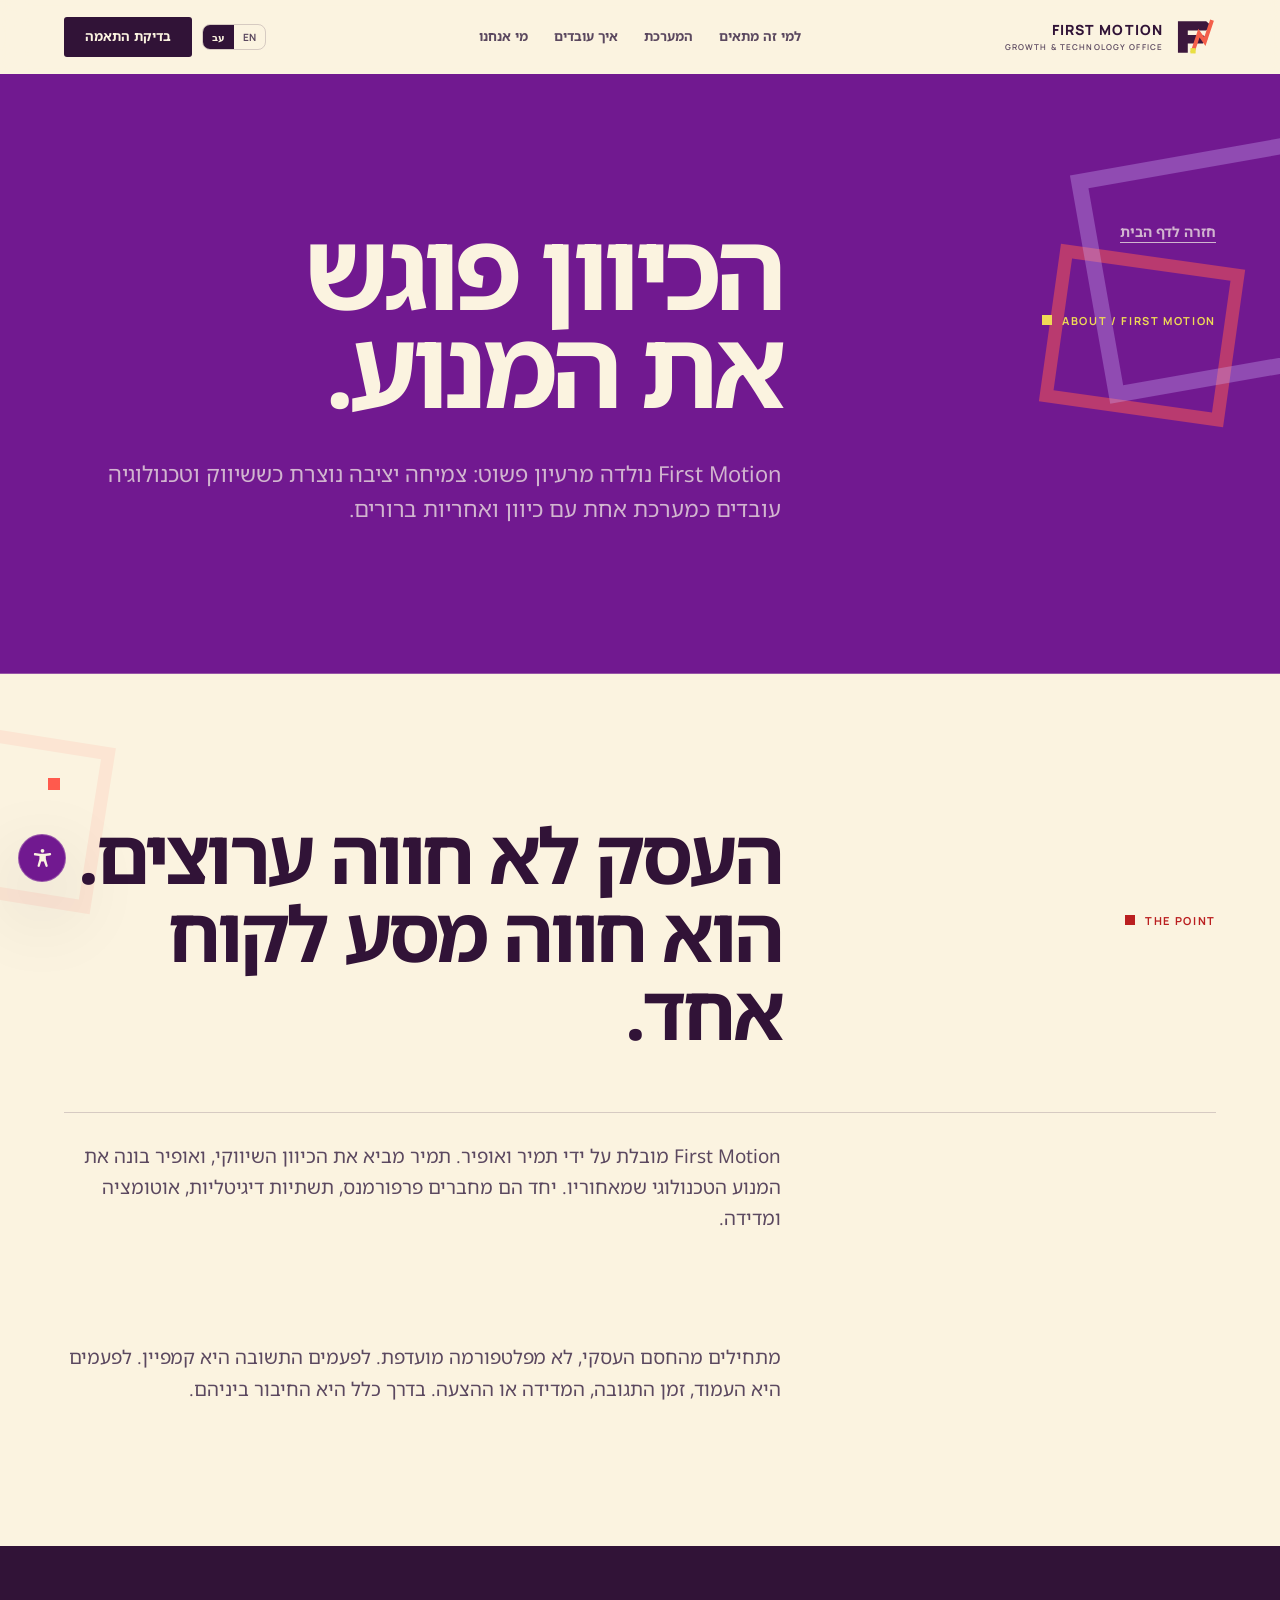
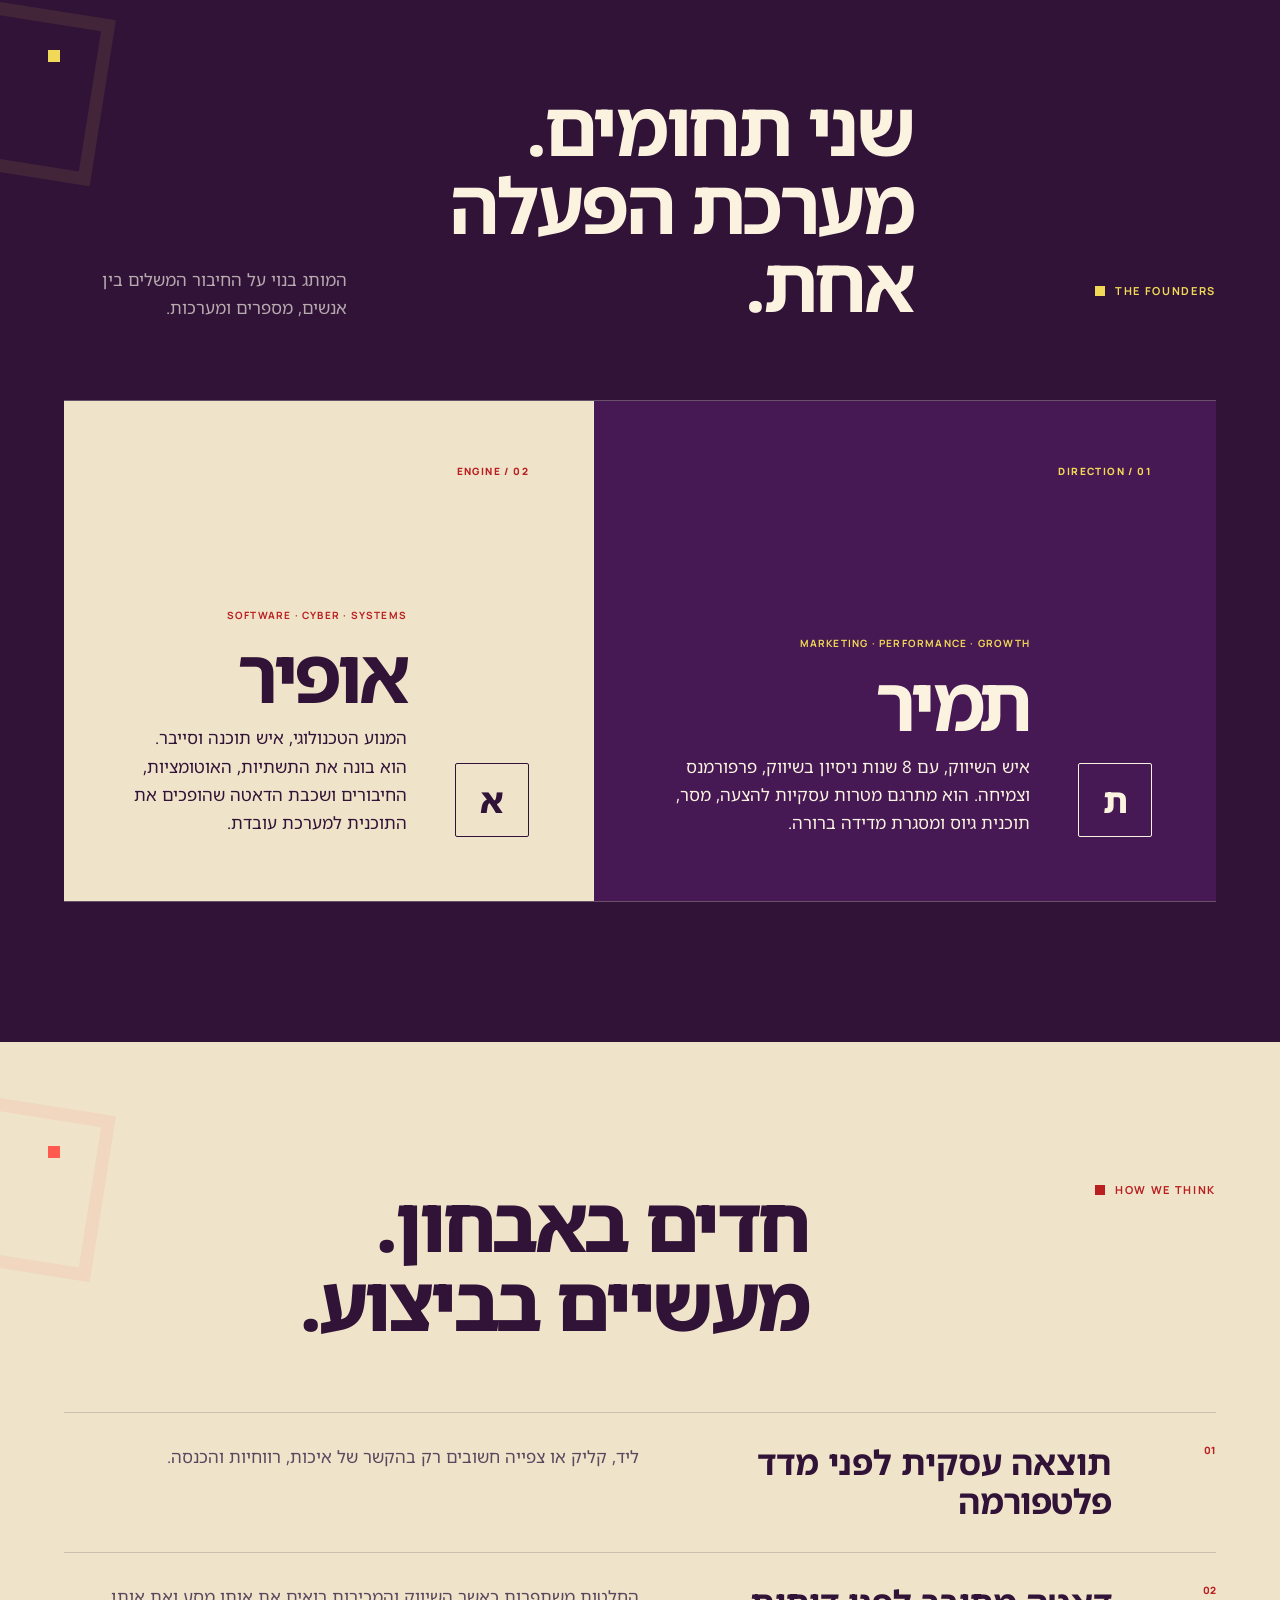
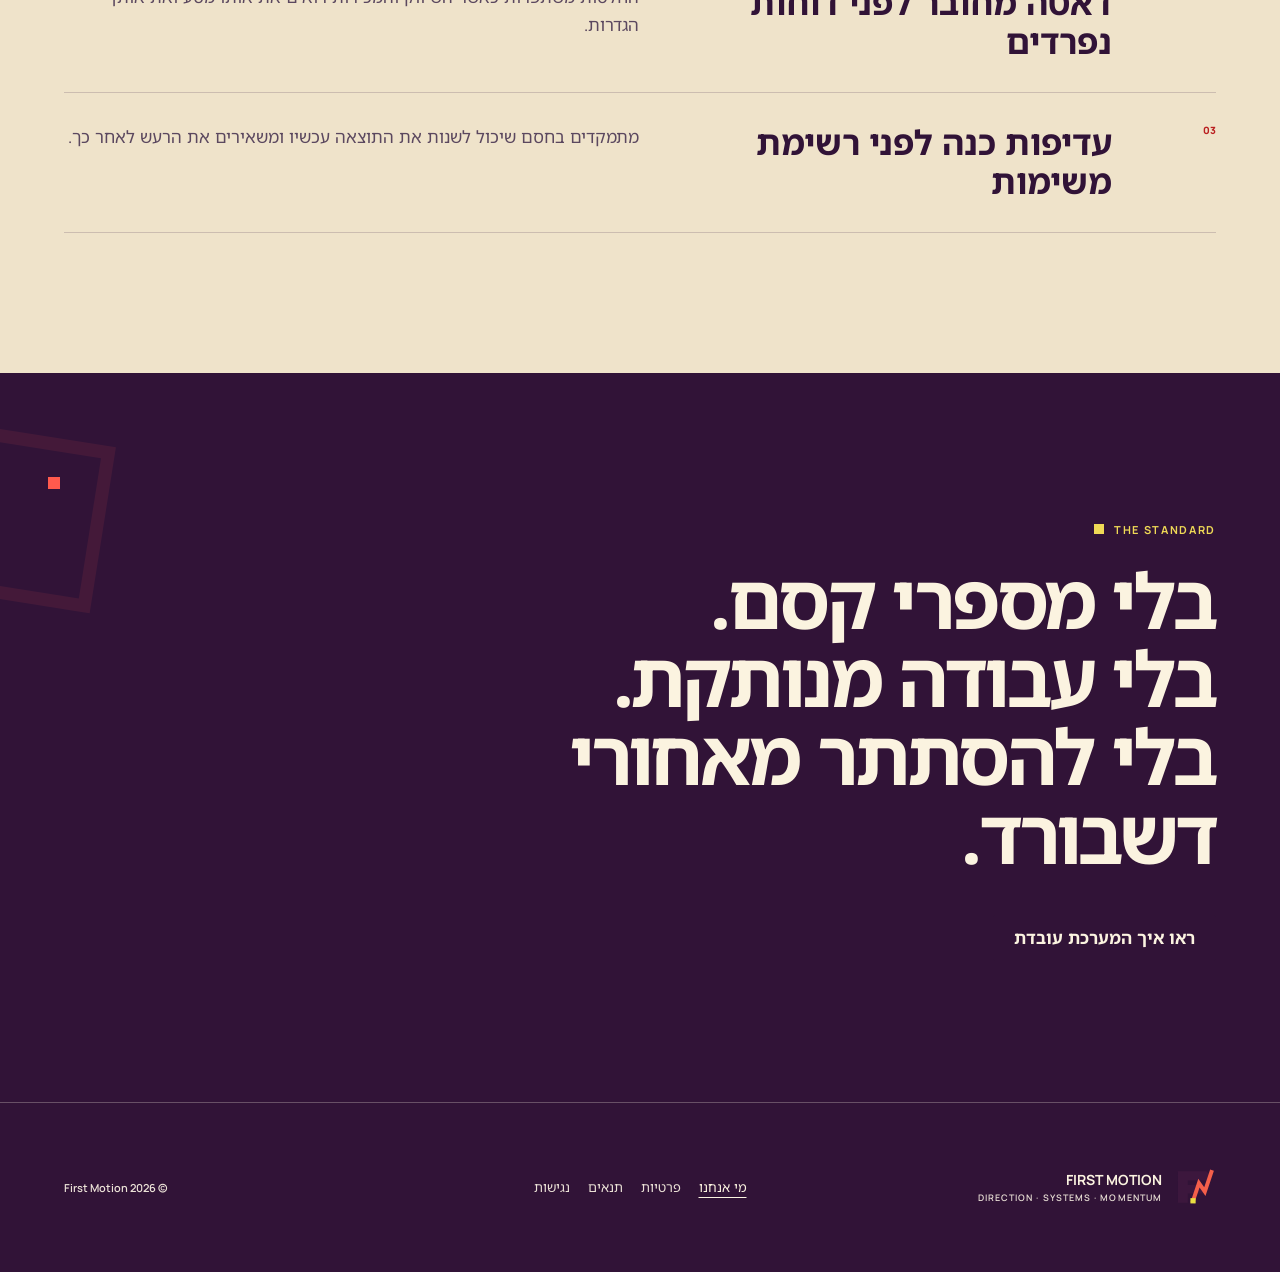
==== pages/about.html @ d6585fcd "feat(fit-check): wire triggers site-wide, rewrite contact section" ====
<!DOCTYPE html>
<html lang="he" dir="rtl">
<head>
  <meta charset="UTF-8"><meta name="viewport" content="width=device-width, initial-scale=1.0">
  <title>מי אנחנו | First Motion</title><meta name="description" content="הכירו את תמיר ואופיר, שני הצדדים של First Motion: כיוון שיווקי ומנוע טכנולוגי במערכת צמיחה אחת."><meta name="theme-color" content="#3157c8">
  <link rel="icon" href="../assets/first-motion-mark.svg" type="image/svg+xml">
  <link rel="preconnect" href="https://fonts.googleapis.com"><link rel="preconnect" href="https://fonts.gstatic.com" crossorigin><link href="https://fonts.googleapis.com/css2?family=Manrope:wght@500;600;700;800&amp;family=Noto+Sans+Hebrew:wght@400;500;600;700;800;900&amp;display=swap" rel="stylesheet"><link rel="stylesheet" href="../styles.css">
</head>
<body>
  <a class="skip-link" href="#main" data-en="Skip to main content">דילוג לתוכן הראשי</a>
  <header class="site-header" id="site-header"><a class="logo" href="../index.html" aria-label="First Motion, דף הבית"><img class="brand-symbol" src="../assets/first-motion-mark.svg" alt="" width="40" height="40"><span class="logo-copy"><strong>FIRST MOTION</strong><small>Growth &amp; technology office</small></span></a><nav class="main-nav" aria-label="ניווט ראשי"><a href="../index.html#fit" data-en="Who it fits">למי זה מתאים</a><a href="../index.html#system" data-en="The system">המערכת</a><a href="../index.html#method" data-en="How we work">איך עובדים</a><a href="../index.html#founders" data-en="Who we are">מי אנחנו</a></nav><div class="header-actions"><div class="lang-toggle" role="group" aria-label="Language"><button class="lang-opt" type="button" data-lang="he" aria-pressed="true">עב</button><button class="lang-opt" type="button" data-lang="en" aria-pressed="false">EN</button></div><a class="header-cta" href="#fit-check" data-en="Check fit">בדיקת התאמה</a><button class="menu-toggle" type="button" aria-label="פתיחת תפריט" aria-expanded="false"><span></span><span></span></button></div></header>

  <main id="main">
    <section class="page-hero page-hero-dark"><div class="page-hero-inner reveal"><a class="page-back" href="../index.html" data-en="Back to home">חזרה לדף הבית</a><p class="section-index light">ABOUT / FIRST MOTION</p><h1 data-en="Direction meets engine.">הכיוון פוגש<br>את המנוע.</h1><p class="page-lead" data-en="First Motion was built on a simple idea: sustainable growth happens when marketing and technology operate as one accountable system.">First Motion נולדה מרעיון פשוט: צמיחה יציבה נוצרת כששיווק וטכנולוגיה עובדים כמערכת אחת עם כיוון ואחריות ברורים.</p></div></section>

    <section class="about-story section">
      <div class="about-story-head reveal"><p class="section-index">THE POINT</p><h2 data-en="The business does not experience channels. It experiences one customer journey.">העסק לא חווה ערוצים.<br>הוא חווה מסע לקוח אחד.</h2></div>
      <div class="about-story-body reveal"><p data-en="First Motion is led by Tamir and Ofir. Tamir brings the marketing direction; Ofir builds the technology engine behind it. Together they connect performance, digital infrastructure, automation and measurement.">First Motion מובלת על ידי תמיר ואופיר. תמיר מביא את הכיוון השיווקי, ואופיר בונה את המנוע הטכנולוגי שמאחוריו. יחד הם מחברים פרפורמנס, תשתיות דיגיטליות, אוטומציה ומדידה.</p><p data-en="We start with the business constraint, not with a favorite platform. Sometimes the answer is a campaign. Sometimes it is the page, response time, tracking or offer. Usually it is the connection between them.">מתחילים מהחסם העסקי, לא מפלטפורמה מועדפת. לפעמים התשובה היא קמפיין. לפעמים היא העמוד, זמן התגובה, המדידה או ההצעה. בדרך כלל היא החיבור ביניהם.</p></div>
    </section>

    <section class="founders section" aria-labelledby="about-founders-title">
      <div class="founders-head reveal"><p class="section-index light">THE FOUNDERS</p><h2 id="about-founders-title" data-en="Two disciplines. One operating system.">שני תחומים.<br>מערכת הפעלה אחת.</h2><p data-en="The brand is built around the complement between people, numbers and systems.">המותג בנוי על החיבור המשלים בין אנשים, מספרים ומערכות.</p></div>
      <div class="founder-pair reveal">
        <article class="founder-card founder-tamir"><span class="founder-code">01 / DIRECTION</span><div class="founder-initial" aria-hidden="true">ת</div><div><p class="founder-role">MARKETING · PERFORMANCE · GROWTH</p><h3 data-en="Tamir">תמיר</h3><p data-en="The marketing lead, with 8 years of experience in marketing, performance and growth. He translates business goals into an offer, message, acquisition plan and a clear measurement framework.">איש השיווק, עם 8 שנות ניסיון בשיווק, פרפורמנס וצמיחה. הוא מתרגם מטרות עסקיות להצעה, מסר, תוכנית גיוס ומסגרת מדידה ברורה.</p></div></article>
        <article class="founder-card founder-ofir"><span class="founder-code">02 / ENGINE</span><div class="founder-initial" aria-hidden="true">א</div><div><p class="founder-role">SOFTWARE · CYBER · SYSTEMS</p><h3 data-en="Ofir">אופיר</h3><p data-en="The technology engine, a software and cyber professional. He builds the infrastructure, automation, integrations and data layer that turn the plan into a working system.">המנוע הטכנולוגי, איש תוכנה וסייבר. הוא בונה את התשתיות, האוטומציות, החיבורים ושכבת הדאטה שהופכים את התוכנית למערכת עובדת.</p></div></article>
      </div>
    </section>

    <section class="about-values section">
      <div class="section-intro reveal"><p class="section-index">HOW WE THINK</p><h2 data-en="Sharp in diagnosis. Practical in execution.">חדים באבחון.<br>מעשיים בביצוע.</h2></div>
      <div class="about-value-list reveal">
        <article><span>01</span><div><h3 data-en="Business outcome before platform metric">תוצאה עסקית לפני מדד פלטפורמה</h3><p data-en="A lead, click or view matters only in the context of quality, margin and revenue.">ליד, קליק או צפייה חשובים רק בהקשר של איכות, רווחיות והכנסה.</p></div></article>
        <article><span>02</span><div><h3 data-en="Connected data before isolated reports">דאטה מחובר לפני דוחות נפרדים</h3><p data-en="Decisions improve when marketing and sales look at the same journey and the same definitions.">החלטות משתפרות כאשר השיווק והמכירות רואים את אותו מסע ואת אותן הגדרות.</p></div></article>
        <article><span>03</span><div><h3 data-en="Honest priority before a long task list">עדיפות כנה לפני רשימת משימות</h3><p data-en="We focus on the constraint that can change the result now and leave the noise for later.">מתמקדים בחסם שיכול לשנות את התוצאה עכשיו ומשאירים את הרעש לאחר כך.</p></div></article>
      </div>
    </section>

    <section class="about-close section"><div class="about-close-inner reveal"><p class="section-index light">THE STANDARD</p><h2 data-en="No magic numbers. No disconnected work. No hiding behind a dashboard.">בלי מספרי קסם.<br>בלי עבודה מנותקת.<br>בלי להסתתר מאחורי דשבורד.</h2><a class="button button-primary" href="../index.html#system" data-en="See the system">ראו איך המערכת עובדת</a></div></section>
  </main>

  <footer class="site-footer"><div class="footer-brand"><img class="brand-symbol" src="../assets/first-motion-mark.svg" alt="" width="40" height="40"><p><strong>FIRST MOTION</strong><small>Direction · Systems · Momentum</small></p></div><nav aria-label="קישורים משפטיים"><a href="about.html" aria-current="page" data-en="About">מי אנחנו</a><a href="privacy.html" data-en="Privacy">פרטיות</a><a href="terms.html" data-en="Terms">תנאים</a><a href="accessibility.html" data-en="Accessibility">נגישות</a></nav><p class="copyright">© <span class="yr">2026</span> First Motion</p></footer>
  <script src="../script.js"></script><script src="../lang.js"></script><script src="../accessibility.js"></script><script src="../fit-check.js"></script>
</body>
</html>
---- styles.css ----
:root {
  --ink: oklch(25% 0.075 320);
  --ink-soft: oklch(43% 0.045 320);
  --paper: oklch(96.5% 0.026 88);
  --paper-2: oklch(92% 0.036 86);
  --paper-3: oklch(86% 0.052 82);
  --violet: oklch(42% 0.185 315);
  --violet-2: oklch(31% 0.11 317);
  --coral: oklch(69% 0.205 28);
  --coral-dark: oklch(51% 0.19 27);
  --mint: oklch(88% 0.15 100);
  --lilac: oklch(79% 0.11 305);
  --white: oklch(98.5% 0.016 88);
  --rule: oklch(25% 0.075 320 / 18%);
  --rule-light: oklch(97% 0.022 85 / 27%);
  --shadow: 0 28px 80px oklch(19% 0.075 320 / 19%);
  --max: 1240px;
  --pad: clamp(22px, 5vw, 72px);
  --font-he: "Noto Sans Hebrew", system-ui, sans-serif;
  --font-en: "Manrope", system-ui, sans-serif;
}

* { box-sizing: border-box; }
html { scroll-behavior: smooth; scroll-padding-top: 90px; }
body {
  margin: 0;
  color: var(--ink);
  background: var(--paper);
  font-family: var(--font-he);
  font-size: 17px;
  line-height: 1.65;
  -webkit-font-smoothing: antialiased;
  text-rendering: optimizeLegibility;
  overflow-x: clip;
}
button, input, textarea { font: inherit; }
a { color: inherit; }
img, svg { display: block; max-width: 100%; }
::selection { background: var(--coral); color: var(--ink); }

.skip-link {
  position: fixed;
  z-index: 1000;
  top: 12px;
  inset-inline-start: 12px;
  padding: 10px 16px;
  background: var(--white);
  border: 2px solid var(--ink);
  border-radius: 8px;
  transform: translateY(-160%);
}
.skip-link:focus { transform: none; }

.site-header {
  position: sticky;
  z-index: 100;
  top: 0;
  min-height: 74px;
  padding: 12px max(var(--pad), calc((100vw - var(--max)) / 2));
  display: grid;
  grid-template-columns: 1fr auto 1fr;
  align-items: center;
  gap: 28px;
  color: var(--ink);
  background: oklch(96.5% 0.026 88 / 94%);
  backdrop-filter: blur(14px);
  border-bottom: 1px solid var(--rule-light);
}
.site-header::after {
  content: "";
  position: absolute;
  inset: auto 0 -1px;
  height: 1px;
  background: var(--coral);
  transform: scaleX(var(--progress, 0));
  transform-origin: left;
}
[dir="rtl"] .site-header::after { transform-origin: right; }
.logo { display: inline-flex; align-items: center; gap: 11px; width: max-content; text-decoration: none; }
.brand-symbol {
  width: 42px;
  height: 42px;
  flex: 0 0 auto;
  transition: transform .35s cubic-bezier(.16,1,.3,1);
}
.logo:hover .brand-symbol, .logo:focus-visible .brand-symbol { transform: translateY(-2px) rotate(-3deg); }
.logo-copy { display: grid; line-height: 1.1; }
.logo-copy strong { font: 800 14px/1.1 var(--font-en); letter-spacing: .08em; }
.logo-copy small { margin-top: 5px; color: var(--ink-soft); font: 600 8px/1 var(--font-en); text-transform: uppercase; letter-spacing: .14em; }
.main-nav { display: flex; gap: 26px; }
.main-nav a { position: relative; color: var(--ink-soft); font-size: 13px; font-weight: 700; text-decoration: none; }
.main-nav a::after { content: ""; position: absolute; inset: auto 0 -8px; height: 1px; background: var(--coral); transform: scaleX(0); transition: transform .22s cubic-bezier(.16,1,.3,1); }
.main-nav a:hover::after, .main-nav a:focus-visible::after { transform: scaleX(1); }
.main-nav a:hover, .main-nav a:focus-visible { color: var(--ink); }
.header-actions { justify-self: end; display: flex; align-items: center; gap: 10px; }
.lang-toggle { display: inline-flex; border: 1px solid var(--rule); border-radius: 8px; overflow: hidden; direction: ltr; }
.lang-opt { border: 0; padding: 7px 9px; color: var(--ink-soft); background: transparent; cursor: pointer; font: 700 10px/1 var(--font-en); }
.lang-opt.active { color: var(--paper); background: var(--ink); }
.header-cta, .button {
  display: inline-flex;
  align-items: center;
  justify-content: center;
  min-height: 46px;
  padding: 0 20px;
  border: 1px solid transparent;
  border-radius: 9px;
  font-weight: 700;
  text-decoration: none;
  transition: transform .2s cubic-bezier(.2,.8,.2,1), background .2s ease, color .2s ease;
}
.header-cta { min-height: 40px; color: var(--paper); background: var(--ink); border-radius: 3px; font-size: 13px; }
.header-cta:hover, .button:hover { transform: translateY(-2px); }
.header-cta:active, .button:active { transform: scale(.98); }
.menu-toggle { display: none; width: 42px; height: 42px; padding: 11px; border: 1px solid var(--rule); border-radius: 8px; background: transparent; }
.menu-toggle span { display: block; height: 1px; margin: 5px 0; background: var(--ink); }
.menu-toggle:active, .lang-opt:active { transform: scale(.97); }

.hero {
  min-height: calc(100svh - 74px);
  position: relative;
  display: flex;
  align-items: flex-start;
  color: var(--ink);
  background: var(--paper);
  overflow: hidden;
}
.hero-copy {
  z-index: 2;
  width: 100%;
  max-width: var(--max);
  margin: 0 auto;
  padding: clamp(90px, 12vw, 164px) var(--pad) 112px;
  position: relative;
}
.hero-copy::before {
  content: "";
  width: clamp(58px, 6vw, 90px);
  height: 10px;
  display: block;
  position: absolute;
  inset-inline-start: var(--pad);
  top: clamp(48px, 7vw, 88px);
  background: var(--coral);
}
.kicker, .section-index, .mini-label {
  margin: 0 0 24px;
  font: 700 11px/1.2 var(--font-en);
  text-transform: uppercase;
  letter-spacing: .15em;
}
.kicker { margin-inline-start: clamp(80px, 8vw, 120px); color: var(--coral-dark); }
.hero h1 {
  max-width: 1000px;
  margin: 0;
  font-size: clamp(68px, 9.8vw, 152px);
  font-weight: 900;
  letter-spacing: -.075em;
  line-height: .82;
}
.hero h1 > span, .hero h1 > em { display: block; }
.hero h1 em { color: var(--violet); font-style: normal; }
.hero-bottom { width: min(920px, 78%); margin-top: 46px; padding-top: 25px; display: grid; grid-template-columns: 1.25fr .75fr; gap: 7vw; border-top: 1px solid var(--rule); }
.hero-lead { max-width: 650px; margin: 0; color: var(--ink-soft); font-size: clamp(18px, 1.8vw, 22px); line-height: 1.55; }
.hero-actions { display: flex; align-items: flex-start; flex-direction: column; gap: 18px; }
.button-primary { color: var(--paper); background: var(--ink); border-radius: 2px; }
.button-primary:hover { color: var(--ink); background: var(--mint); }
.text-link { color: var(--ink); font-weight: 800; text-underline-offset: 5px; }

.hero-stage { position: absolute; z-index: 1; inset: 0; direction: ltr; pointer-events: none; }
.frame { position: absolute; width: clamp(160px, 23vw, 360px); aspect-ratio: 1.18; border: clamp(12px, 1.5vw, 23px) solid; transform-origin: 20% 80%; }
.frame-1 { left: -8%; top: 7%; color: var(--lilac); transform: rotate(-12deg); }
.frame-2 { left: -2%; top: 16%; color: var(--coral); transform: rotate(-4deg); animation-delay: -1.4s; }
.frame-3 { left: 5%; top: 27%; color: var(--mint); transform: rotate(5deg); animation-delay: -2.8s; }
.frame-4 { left: 13%; top: 39%; color: var(--violet); transform: rotate(14deg); animation-delay: -4.2s; }
.frame-origin { position: absolute; left: 27%; top: 64%; width: 22px; aspect-ratio: 1; background: var(--coral); }
.frame-label { position: absolute; left: 5%; bottom: 12%; padding: 9px 11px; color: var(--paper); background: var(--ink); font: 800 10px/1 var(--font-en); letter-spacing: .14em; transform: rotate(90deg); transform-origin: left bottom; }
[dir="ltr"] .frame-1 { left: auto; right: -8%; transform: rotate(12deg); }
[dir="ltr"] .frame-2 { left: auto; right: -4%; transform: rotate(4deg); }
[dir="ltr"] .frame-3 { left: auto; right: 0; transform: rotate(-5deg); }
[dir="ltr"] .frame-4 { left: auto; right: 4%; transform: rotate(-14deg); }
[dir="ltr"] .frame-origin { left: auto; right: 27%; }
[dir="ltr"] .frame-label { left: auto; right: 5%; transform: rotate(-90deg); transform-origin: right bottom; }
[dir="ltr"] .hero h1 { max-width: 820px; font-size: clamp(60px, 6.8vw, 104px); letter-spacing: -.06em; line-height: .88; }
[dir="ltr"] .hero-bottom { width: min(860px, 74%); }
.hero-foot { position: absolute; z-index: 3; inset-inline: var(--pad); bottom: 24px; display: flex; justify-content: space-between; gap: 20px; color: var(--ink-soft); font: 800 9px/1 var(--font-en); letter-spacing: .13em; }

.motion-marquee { display: flex; overflow: hidden; color: var(--ink); background: var(--coral); border-block: 1px solid var(--ink); direction: ltr; }
.motion-marquee div { flex: 0 0 auto; padding: 15px 0; font: 800 clamp(13px, 1.7vw, 22px)/1 var(--font-en); letter-spacing: .05em; animation: marquee 24s linear infinite; }
@keyframes marquee { to { transform: translateX(-100%); } }

.sr-only { position: absolute !important; width: 1px !important; height: 1px !important; padding: 0 !important; margin: -1px !important; overflow: hidden !important; clip: rect(0,0,0,0) !important; white-space: nowrap !important; border: 0 !important; }
.motion-lab {
  min-height: 780px;
  padding: clamp(78px, 9vw, 130px) var(--pad);
  display: grid;
  grid-template-columns: minmax(300px, .72fr) minmax(520px, 1.28fr);
  gap: clamp(54px, 7vw, 110px);
  align-items: center;
  position: relative;
  color: var(--paper);
  background: var(--ink);
  overflow: hidden;
}
.motion-lab::before { content: "FM / PLAY 01"; position: absolute; inset-inline-end: 26px; bottom: 28px; color: oklch(96% 0.026 88 / 42%); font: 800 9px/1 var(--font-en); letter-spacing: .15em; }
.lab-copy { max-width: 590px; }
.lab-copy h2 { margin: 0; font-size: clamp(48px, 6vw, 84px); line-height: .93; letter-spacing: -.055em; }
.lab-copy h2 span, .lab-copy h2 em { display: block; }
.lab-copy h2 em { color: var(--mint); font-style: normal; }
.lab-copy > p:last-child { max-width: 560px; margin: 30px 0 0; color: oklch(96.5% 0.026 88 / 72%); font-size: 18px; }
.lab-panel { min-width: 0; padding: 20px; position: relative; background: var(--paper); color: var(--ink); }
.game-topline { display: flex; justify-content: space-between; gap: 20px; padding: 2px 2px 18px; font: 800 10px/1 var(--font-en); text-transform: uppercase; letter-spacing: .11em; }
.game-score b { color: var(--coral-dark); }
.game-best { color: var(--ink-soft); }
.game-progress { display: grid; grid-template-columns: repeat(4, 1fr); margin: 0; padding: 0; list-style: none; border-block: 1px solid var(--rule); direction: ltr; }
.game-progress li { min-height: 62px; padding: 12px; display: grid; gap: 5px; border-inline-end: 1px solid var(--rule); color: var(--ink-soft); transition: color .2s ease, background .2s ease; }
.game-progress li:last-child { border-inline-end: 0; }
.game-progress span { font: 800 9px/1 var(--font-en); }
.game-progress strong { font-size: 13px; }
.game-progress li.active { color: var(--ink); background: var(--mint); }
.game-progress li.done { color: var(--paper); background: var(--violet); }
.game-arena { --signal-x: 0px; --target-x: 160px; --target-w: 130px; height: 330px; position: relative; background: var(--paper-2); border-bottom: 1px solid var(--rule); overflow: hidden; }
.game-arena-title { position: absolute; inset-inline-end: 18px; top: 22px; color: #846a7d; font: 900 clamp(54px, 6vw, 90px)/.78 var(--font-en); letter-spacing: -.07em; text-align: end; }
.game-rail { position: absolute; left: 38px; right: 38px; top: 62%; height: 3px; background: var(--ink); }
.game-rail::before, .game-rail::after { content: ""; position: absolute; top: -5px; width: 3px; height: 13px; background: var(--ink); }
.game-rail::before { left: 0; }
.game-rail::after { right: 0; }
.game-target { width: var(--target-w); height: 142px; position: absolute; z-index: 2; left: 38px; top: 62%; display: grid; place-items: center; border: 8px solid var(--mint); background: oklch(88% 0.15 100 / 12%); transform: translate3d(var(--target-x), -50%, 0); transition: width .25s cubic-bezier(.16,1,.3,1), transform .25s cubic-bezier(.16,1,.3,1), border-color .15s ease; }
.game-target i { position: absolute; inset: 9px; border: 1px solid oklch(25% 0.075 320 / 25%); }
.game-target small { position: absolute; top: 8px; inset-inline-start: 9px; font: 900 9px/1 var(--font-en); letter-spacing: .14em; }
.game-signal { width: 26px; aspect-ratio: 1; position: absolute; z-index: 4; left: 38px; top: 62%; background: var(--coral); border: 3px solid var(--paper-2); box-shadow: 0 0 0 2px var(--ink); transform: translate3d(var(--signal-x), -50%, 0); }
.game-flash { position: absolute; z-index: 6; inset: 0; background: var(--mint); opacity: 0; pointer-events: none; }
.game-round { position: absolute; inset-inline-start: 16px; top: 15px; color: var(--coral-dark); font: 900 9px/1 var(--font-en); letter-spacing: .13em; }
.game-panel.is-hit .game-flash { animation: gameFlash .32s cubic-bezier(.16,1,.3,1); }
.game-panel.is-hit .game-target { border-color: var(--violet); }
.game-panel.is-miss .game-target { border-color: var(--coral); }
@keyframes gameFlash { 0% { opacity: .6; } 100% { opacity: 0; } }
.game-feedback { min-height: 77px; padding: 18px 2px 10px; display: grid; align-content: start; gap: 3px; }
.game-feedback strong { font-size: 18px; }
.game-feedback span { color: var(--ink-soft); font-size: 13px; }
.game-action { width: 100%; min-height: 58px; padding: 0 18px; display: flex; align-items: center; justify-content: space-between; gap: 18px; border: 0; border-radius: 0; color: var(--paper); background: var(--ink); cursor: pointer; font-weight: 900; transition: color .15s ease, background .15s ease, transform .15s cubic-bezier(.16,1,.3,1); }
.game-action:hover { color: var(--ink); background: var(--mint); }
.game-action:active { transform: scale(.992); }
.game-action:disabled { opacity: .55; cursor: wait; }
.game-action:focus-visible { outline: 3px solid var(--coral); outline-offset: 4px; }
.game-action kbd { padding: 5px 7px; color: inherit; background: transparent; border: 1px solid currentColor; font: 800 8px/1 var(--font-en); letter-spacing: .12em; }
.game-help { margin: 10px 0 0; color: var(--ink-soft); font-size: 11px; }
.game-complete { position: absolute; z-index: 9; inset: 20px; padding: 42px; display: grid; place-content: center; text-align: center; color: var(--ink); background: var(--mint); }
.game-complete[hidden] { display: none; }
.game-complete strong { font-size: clamp(42px, 5vw, 72px); line-height: .95; }
.game-complete p { margin: 22px 0 0; font-size: 18px; }
.game-complete b { font: 900 22px/1 var(--font-en); }
.game-restart { min-width: 180px; min-height: 52px; margin: 28px auto 0; border: 0; border-radius: 0; color: var(--paper); background: var(--ink); cursor: pointer; font-weight: 900; }
.game-restart:hover { color: var(--ink); background: var(--coral); }
.game-restart:focus-visible { outline: 3px solid var(--coral-dark); outline-offset: 4px; }

.section { --frame-accent: var(--coral); position: relative; isolation: isolate; padding: clamp(90px, 11vw, 152px) var(--pad); overflow: hidden; }
.section > * { position: relative; z-index: 2; max-width: var(--max); margin-inline: auto; }
.section::after {
  content: "";
  position: absolute;
  z-index: 0;
  inset-inline-end: -92px;
  top: 58px;
  width: 170px;
  aspect-ratio: 1.2;
  border: 13px solid var(--frame-accent);
  opacity: .09;
  transform: rotate(9deg);
  pointer-events: none;
}
.section::before {
  content: "";
  position: absolute;
  z-index: 1;
  inset-inline-end: 48px;
  top: 104px;
  width: 12px;
  aspect-ratio: 1;
  background: var(--frame-accent);
  pointer-events: none;
}
.system, .faq { --frame-accent: var(--lilac); }
.leak, .method, .founders, .contact { --frame-accent: var(--mint); }
.system::after, .method::after, .faq::after { inset-inline: -92px auto; transform: rotate(-9deg); }
.system::before, .method::before, .faq::before { inset-inline: 48px auto; }
.section-intro { display: grid; grid-template-columns: minmax(220px, .6fr) 1.4fr; gap: 7vw; align-items: start; }
.section-index { display: inline-flex; align-items: center; gap: 10px; width: max-content; color: var(--coral-dark); direction: ltr; }
.section-index::before { content: ""; width: 10px; aspect-ratio: 1; flex: 0 0 auto; background: currentColor; }
.section-index.light { color: var(--mint); }
.section-intro h2, .leak h2, .method h2, .contact h2 {
  margin: 0;
  font-size: clamp(42px, 6vw, 78px);
  line-height: 1.02;
  letter-spacing: -.045em;
  font-weight: 800;
}
.section-intro > p:last-child { grid-column: 2; max-width: 680px; margin: 18px 0 0; color: var(--ink-soft); font-size: 19px; }

.fit { background: var(--paper); }
.fit-list { margin-top: 74px; border-top: 1px solid var(--rule); }
.fit-list article { display: grid; grid-template-columns: 100px 1fr; gap: 28px; padding: 28px 0; border-bottom: 1px solid var(--rule); }
.fit-list article > span { color: var(--coral-dark); font: 800 12px/1.5 var(--font-en); }
.fit-list article > div { display: grid; grid-template-columns: minmax(230px, .7fr) 1.3fr; gap: 7vw; }
.fit-list h3 { margin: 0; font-size: clamp(22px, 3vw, 34px); line-height: 1.15; }
.fit-list p { max-width: 640px; margin: 0; color: var(--ink-soft); }
.fit-list .fit-check { margin-top: 16px; padding: 32px; color: var(--paper); background: var(--ink); border: 0; }
.fit-list .fit-check p { color: oklch(96% 0.012 85 / 66%); }
.fit-list .fit-check > span { width: 32px; height: 32px; display: grid; place-items: center; color: var(--ink); background: var(--mint); border-radius: 2px; }

.leak { max-width: none; color: var(--paper); background: var(--ink); }
.leak > * { max-width: var(--max); }
.leak-copy { display: grid; grid-template-columns: .7fr 1.3fr; gap: 7vw; }
.leak-copy h2 { grid-column: 2; }
.leak-copy > p:last-child { grid-column: 2; max-width: 720px; margin: 24px 0 0; color: oklch(96% 0.015 88 / 66%); font-size: 19px; }
.leak-map { display: grid; grid-template-columns: 1fr auto 1fr auto 1fr auto 1fr auto 1fr; align-items: center; margin-top: 80px; direction: rtl; }
.leak-map > div { min-height: 112px; padding: 20px 14px; display: grid; align-content: center; text-align: center; border: 1px solid var(--rule-light); transition: background .2s ease, color .2s ease, transform .2s cubic-bezier(.16,1,.3,1); }
.leak-map > div:hover { color: var(--ink); background: var(--mint); transform: translateY(-4px); }
.leak-map strong { font-size: 18px; }
.leak-map small { color: oklch(96% 0.015 88 / 68%); font: 600 10px/1.3 var(--font-en); }
.leak-map i { width: 44px; height: 1px; display: block; position: relative; background: var(--mint); }
.leak-map i.leaking { background: var(--coral); }
.leak-map i.leaking::after { content: ""; position: absolute; top: -3px; left: 18px; width: 7px; height: 7px; background: var(--coral); border-radius: 50%; box-shadow: 0 15px 0 oklch(70% 0.19 35 / 50%); }

.system { background: var(--paper); }
.system-layers { margin-top: 78px; border-top: 1px solid var(--rule); }
.system-layers article { display: grid; grid-template-columns: 120px 1fr; padding: 40px 0; border-bottom: 1px solid var(--rule); transition: transform .25s cubic-bezier(.16,1,.3,1), background .2s ease; }
.system-layers article:hover { background: var(--paper-2); transform: translateX(-6px); }
.layer-num { font: 800 clamp(34px, 4vw, 54px)/1 var(--font-en); color: transparent; -webkit-text-stroke: 1px var(--violet-2); }
.system-layers article > div { display: grid; grid-template-columns: .5fr 1fr 1.25fr; gap: 40px; align-items: start; }
.layer-label { margin: 5px 0 0; color: var(--coral-dark); font: 800 10px/1 var(--font-en); letter-spacing: .13em; }
.system-layers h3 { margin: 0; font-size: clamp(23px, 3vw, 34px); line-height: 1.12; }
.system-layers p:not(.layer-label) { margin: 0; color: var(--ink-soft); }
.system-layers ul { display: flex; flex-wrap: wrap; gap: 7px; margin: 18px 0 0; padding: 0; grid-column: 3; list-style: none; }
.system-layers li { padding: 5px 9px; border: 1px solid var(--rule); border-radius: 2px; font: 700 10px/1 var(--font-en); }

.method { max-width: none; color: var(--paper); background: var(--violet-2); }
.method > * { max-width: var(--max); }
.method-head { display: grid; grid-template-columns: .7fr 1.3fr; gap: 7vw; }
.method-head h2 { grid-column: 2; }
.method-steps { padding: 0; margin-top: 78px; list-style: none; border-top: 1px solid var(--rule-light); }
.method-steps li { display: grid; grid-template-columns: 110px 1fr; padding: 28px 0; border-bottom: 1px solid var(--rule-light); }
.method-steps li > span { color: var(--mint); font: 800 12px/1.6 var(--font-en); }
.method-steps li > div { display: grid; grid-template-columns: .5fr 1.5fr; gap: 7vw; }
.method-steps h3 { margin: 0; font-size: 27px; }
.method-steps p { max-width: 650px; margin: 0; color: oklch(96% 0.015 88 / 68%); }
.first-month { margin-top: 54px; padding: clamp(30px, 5vw, 56px); color: var(--ink); background: var(--mint); }
.first-month .mini-label { margin-bottom: 18px; }
.first-month h3 { max-width: 850px; margin: 0; font-size: clamp(28px, 4vw, 48px); line-height: 1.12; }
.first-month > p:last-child { max-width: 690px; margin: 22px 0 0; }

.founders { max-width: none; color: var(--paper); background: var(--ink); overflow: hidden; }
.founders-head { display: grid; grid-template-columns: minmax(210px, .55fr) 1.15fr .65fr; gap: 5vw; align-items: end; }
.founders-head h2 { margin: 0; font-size: clamp(42px, 6vw, 78px); line-height: 1.02; letter-spacing: -.045em; }
.founders-head > p:last-child { margin: 0; color: oklch(96% 0.015 88 / 68%); }
.founder-pair { display: grid; grid-template-columns: 1.08fr .92fr; margin-top: 78px; border-top: 1px solid var(--rule-light); border-bottom: 1px solid var(--rule-light); }
.founder-card { min-height: 500px; padding: clamp(32px, 5vw, 64px); display: grid; grid-template-columns: 90px 1fr; grid-template-rows: auto 1fr; gap: 32px; position: relative; }
.founder-card + .founder-card { border-inline-start: 1px solid var(--rule-light); }
.founder-code { grid-column: 1 / -1; font: 800 10px/1.2 var(--font-en); letter-spacing: .14em; }
.founder-initial { width: 74px; height: 74px; display: grid; place-items: center; align-self: end; border: 1px solid currentColor; border-radius: 2px; font-size: 34px; font-weight: 800; }
.founder-card > div:last-child { align-self: end; }
.founder-role { margin: 0 0 18px; font: 700 10px/1.3 var(--font-en); letter-spacing: .12em; }
.founder-card h3 { margin: 0 0 16px; font-size: clamp(44px, 6vw, 76px); line-height: .9; letter-spacing: -.045em; }
.founder-card > div:last-child > p:last-child { max-width: 560px; margin: 0; }
.founder-tamir { color: var(--paper); background: var(--violet-2); }
.founder-tamir .founder-code, .founder-tamir .founder-role { color: var(--mint); }
.founder-ofir { color: var(--ink); background: var(--paper-2); }
.founder-ofir .founder-code, .founder-ofir .founder-role { color: var(--coral-dark); }
.founders-statement { max-width: 980px; margin: 68px auto 0; text-align: center; color: oklch(96% 0.015 88 / 68%); font-size: clamp(23px, 3.2vw, 38px); line-height: 1.35; }
.founders-statement strong { color: var(--paper); }

.principles { background: var(--paper); }
.principle-grid { display: block; margin-top: 80px; border-top: 1px solid var(--rule); border-bottom: 1px solid var(--rule); }
.principle-grid article { min-height: 0; padding: 30px 0; display: grid; grid-template-columns: 90px minmax(260px, .8fr) 1.2fr; gap: 32px; align-items: start; border-bottom: 1px solid var(--rule); transition: color .2s ease, background .2s ease, padding .25s cubic-bezier(.16,1,.3,1); }
.principle-grid article:hover { color: var(--paper); background: var(--ink); }
.principle-grid article:hover p { color: oklch(96% 0.012 85 / 66%); }
.principle-grid article:hover { padding-inline: 24px; }
.principle-grid article:last-child { border-bottom: 0; }
.principle-grid strong { color: var(--coral-dark); font: 800 11px/1 var(--font-en); }
.principle-grid h3 { margin: 0; font-size: 25px; line-height: 1.2; }
.principle-grid p { margin: 0; color: var(--ink-soft); }

.faq { background: var(--paper-2); }
.faq-list { margin-top: 76px; border-top: 1px solid var(--rule); }
.faq-list details { border-bottom: 1px solid var(--rule); }
.faq-list summary { min-height: 82px; display: flex; justify-content: space-between; align-items: center; gap: 24px; cursor: pointer; list-style: none; font-size: clamp(19px, 2.4vw, 27px); font-weight: 700; }
.faq-list summary::-webkit-details-marker { display: none; }
.faq-list summary i { width: 34px; height: 34px; display: grid; place-items: center; flex: 0 0 auto; border: 1px solid var(--rule); border-radius: 2px; color: var(--coral-dark); font-style: normal; transition: transform .25s cubic-bezier(.16,1,.3,1), background .2s ease; }
.faq-list details[open] summary i { transform: rotate(45deg); }
.faq-list details p { max-width: 760px; margin: -4px 0 28px; color: var(--ink-soft); }

.contact { max-width: none; display: grid; grid-template-columns: 1.25fr .75fr; gap: 8vw; align-items: end; color: var(--paper); background: var(--ink); }
.contact > * { width: 100%; max-width: none; margin: 0; }
.contact-main p:last-child { max-width: 650px; margin: 28px 0 0; color: oklch(96% 0.015 88 / 68%); font-size: 18px; }
.contact-status { min-height: 160px; padding: 28px; display: flex; align-items: center; gap: 18px; border: 1px solid var(--rule-light); background: oklch(96% 0.012 85 / 4%); }
.status-light { width: 13px; height: 13px; flex: 0 0 auto; background: var(--mint); box-shadow: 0 0 0 9px oklch(88% 0.17 112 / 10%); animation: statusPulse 2.4s ease-in-out infinite; }
@keyframes statusPulse { 50% { opacity: .55; transform: scale(.72); } }
.contact-status strong { font-size: 20px; }
.contact-status p { margin: 4px 0 0; color: oklch(97% 0.022 85 / 78%); font-size: 14px; }

.site-footer { min-height: 170px; padding: 34px var(--pad); display: grid; grid-template-columns: 1fr auto 1fr; align-items: center; gap: 30px; color: var(--paper); background: var(--ink); border-top: 1px solid var(--rule-light); }
.footer-brand { display: flex; align-items: center; gap: 12px; }
.footer-brand p { display: grid; margin: 0; }
.footer-brand strong { font: 700 14px/1.2 var(--font-en); }
.footer-brand small { margin-top: 4px; color: oklch(97% 0.022 85 / 90%); font: 600 9px/1 var(--font-en); text-transform: uppercase; letter-spacing: .12em; }
.site-footer nav { display: flex; flex-wrap: wrap; justify-content: center; gap: 18px; }
.site-footer nav a { color: oklch(97% 0.022 85 / 92%); font-size: 13px; text-decoration: none; }
.site-footer nav a:hover { color: var(--paper); }
.site-footer nav a[aria-current="page"] { color: var(--paper); text-decoration: underline; text-underline-offset: 5px; }
.copyright { justify-self: end; color: oklch(97% 0.022 85 / 92%); font: 600 11px/1 var(--font-en); }

.reveal { opacity: 0; transform: translateY(28px); transition: opacity .8s cubic-bezier(.16,1,.3,1), transform .8s cubic-bezier(.16,1,.3,1); }
.reveal.in { opacity: 1; transform: none; }

/* Unified internal pages */
.page-hero {
  min-height: 600px;
  padding: clamp(70px, 9vw, 120px) var(--pad);
  display: flex;
  align-items: center;
  position: relative;
  isolation: isolate;
  background: var(--paper-2);
  border-bottom: 1px solid var(--rule);
  overflow: hidden;
}
.page-hero::after { content: ""; position: absolute; z-index: -1; inset-inline-start: -80px; top: 76px; width: 240px; aspect-ratio: 1.2; border: 16px solid var(--lilac); opacity: .34; transform: rotate(-10deg); }
.page-hero::before { content: ""; position: absolute; z-index: -1; inset-inline-start: 45px; top: 182px; width: 160px; aspect-ratio: 1.2; border: 13px solid var(--coral); opacity: .5; transform: rotate(8deg); }
.page-hero-inner { position: relative; z-index: 1; width: 100%; max-width: var(--max); margin: 0 auto; display: grid; grid-template-columns: .65fr 1.35fr; gap: 18px 7vw; }
.page-back { width: max-content; align-self: start; color: var(--ink-soft); font-size: 14px; font-weight: 700; text-underline-offset: 5px; }
.page-hero .section-index { grid-column: 1; margin-top: 52px; }
.page-hero h1 { grid-column: 2; grid-row: 1 / span 3; align-self: center; max-width: 900px; margin: 0; font-size: clamp(62px, 8.5vw, 116px); line-height: .9; letter-spacing: -.055em; }
.page-lead { grid-column: 2; max-width: 720px; margin: 22px 0 0; color: var(--ink-soft); font-size: clamp(18px, 2vw, 22px); line-height: 1.6; }
.page-meta { grid-column: 1; margin: 0; align-self: end; color: var(--ink-soft); font: 700 10px/1.2 var(--font-en); text-transform: uppercase; letter-spacing: .12em; }
.page-hero-coral { background: var(--paper-2); box-shadow: inset 0 5px 0 var(--coral); }
.page-hero-coral .section-index { color: var(--coral-dark); }
.page-hero-coral .page-back { color: var(--ink-soft); }
.page-hero-mint { background: var(--paper-2); box-shadow: inset 0 5px 0 var(--mint); }
.page-hero-mint .section-index { color: oklch(42% 0.12 112); }
.page-hero-mint .page-back { color: var(--ink-soft); }
.page-hero-dark { color: var(--paper); background: var(--violet); border-color: var(--rule-light); }
.page-hero-dark .page-back, .page-hero-dark .page-lead { color: oklch(96% 0.015 88 / 72%); }
.page-hero-dark .section-index { color: var(--mint); }

.legal-shell { max-width: var(--max); margin: 0 auto; padding: clamp(74px, 9vw, 120px) var(--pad); display: grid; grid-template-columns: minmax(180px, .42fr) minmax(0, 1.58fr); gap: 7vw; align-items: start; }
.legal-aside { position: sticky; top: 110px; padding-top: 8px; }
.legal-aside > p { margin: 0 0 20px; color: var(--coral-dark); font: 800 10px/1.2 var(--font-en); text-transform: uppercase; letter-spacing: .13em; }
.legal-aside nav { display: grid; border-top: 1px solid var(--rule); }
.legal-aside a { padding: 11px 0; color: var(--ink-soft); border-bottom: 1px solid var(--rule); font-size: 13px; text-decoration: none; }
.legal-aside a:hover { color: var(--ink); }
.legal-content { border-top: 1px solid var(--rule); }
.legal-section { scroll-margin-top: 105px; display: grid; grid-template-columns: 58px 1fr; gap: 22px; padding: 34px 0 40px; border-bottom: 1px solid var(--rule); }
.legal-section > span { color: var(--coral-dark); font: 800 10px/1.5 var(--font-en); }
.legal-section h2 { margin: 0 0 16px; font-size: clamp(25px, 3vw, 36px); line-height: 1.15; }
.legal-section p { max-width: 72ch; margin: 0; color: var(--ink-soft); }
.legal-section ul { max-width: 72ch; margin: 0; padding-inline-start: 22px; color: var(--ink-soft); }
.legal-section li + li { margin-top: 10px; }
.legal-note { margin-top: 38px; padding: 28px; display: flex; align-items: center; gap: 18px; color: var(--paper); background: var(--violet); }
.legal-note p { display: grid; margin: 0; }
.legal-note strong { font-size: 19px; }
.legal-note small { margin-top: 4px; color: oklch(96% 0.015 88 / 68%); font-size: 13px; }

.about-story { background: var(--paper); }
.about-story-head { display: grid; grid-template-columns: .65fr 1.35fr; gap: 7vw; }
.about-story-head h2, .about-values h2, .about-close h2 { margin: 0; font-size: clamp(42px, 6vw, 78px); line-height: 1.02; letter-spacing: -.045em; }
.about-story-body { display: grid; grid-template-columns: .65fr 1.35fr; gap: 7vw; margin-top: 62px; padding-top: 28px; border-top: 1px solid var(--rule); }
.about-story-body p { grid-column: 2; max-width: 720px; margin: 0; color: var(--ink-soft); font-size: 19px; }
.about-story-body p + p { margin-top: 18px; }
.about-values { background: var(--paper-2); }
.about-value-list { margin-top: 72px; border-top: 1px solid var(--rule); }
.about-value-list article { display: grid; grid-template-columns: 80px 1fr; gap: 24px; padding: 30px 0; border-bottom: 1px solid var(--rule); }
.about-value-list article > span { color: var(--coral-dark); font: 800 10px/1.5 var(--font-en); }
.about-value-list article > div { display: grid; grid-template-columns: .8fr 1.2fr; gap: 7vw; }
.about-value-list h3 { margin: 0; font-size: clamp(22px, 3vw, 34px); line-height: 1.16; }
.about-value-list p { max-width: 600px; margin: 0; color: var(--ink-soft); }
.about-close { max-width: none; color: var(--paper); background: var(--ink); }
.about-close-inner { max-width: var(--max); margin: 0 auto; }
.about-close h2 { max-width: 900px; margin-bottom: 42px; }


/* Secondary legal and about pages */
.doc { max-width: 1040px; min-height: 100vh; margin: 0 auto; padding: 40px var(--pad); background: var(--paper); }
.masthead { display: flex; justify-content: space-between; align-items: center; gap: 24px; padding-bottom: 22px; border-bottom: 1px solid var(--rule); }
.brand { display: flex; align-items: center; gap: 12px; }
.brand-name { font: 700 17px/1 var(--font-en); }
.brand-sub { margin-top: 5px; color: var(--ink-soft); font: 600 9px/1 var(--font-en); text-transform: uppercase; letter-spacing: .12em; }
.masthead-actions { display: flex; align-items: center; gap: 10px; }
.masthead-cta { padding: 9px 15px; color: var(--paper); background: var(--violet); border-radius: 8px; text-decoration: none; font-size: 14px; }
.subpage { padding-inline: 0; }
.subpage .back { display: inline-block; margin-bottom: 30px; color: var(--coral-dark); }
.eyebrow { color: var(--coral-dark); font: 800 11px/1.2 var(--font-en); letter-spacing: .13em; text-transform: uppercase; }
.subpage-eyebrow { margin-bottom: 22px; }
.subpage h1 { max-width: 800px; margin: 0; font-size: clamp(48px, 8vw, 86px); line-height: 1; letter-spacing: -.04em; }
.subpage .lede { max-width: 720px; font-size: 23px; color: var(--ink-soft); }
.subpage h3 { margin: 54px 0 12px; font-size: 29px; }
.subpage p, .subpage li { max-width: 760px; }
.footer-nav { display: flex; flex-wrap: wrap; gap: 20px; padding: 24px 0; border-top: 1px solid var(--rule); }
.footer-nav a { font-size: 13px; color: var(--ink-soft); }
.doc-footer { display: flex; justify-content: space-between; gap: 20px; padding: 20px 0; color: var(--ink-soft); font: 600 10px/1.4 var(--font-en); }
.wa-float { display: none !important; }

/* Accessibility helper */
.a11y-toggle { position: fixed; z-index: 150; inset-inline-end: 18px; bottom: 18px; width: 48px; height: 48px; display: grid; place-items: center; border: 1px solid var(--rule-light); border-radius: 50%; color: var(--paper); background: var(--violet); box-shadow: var(--shadow); cursor: pointer; }
.a11y-toggle svg { width: 23px; }
.a11y-panel { position: fixed; z-index: 160; inset-inline-end: 18px; bottom: 76px; width: min(360px, calc(100vw - 36px)); padding: 22px; color: var(--ink); background: var(--white); border: 1px solid var(--rule); border-radius: 14px; box-shadow: var(--shadow); opacity: 0; visibility: hidden; transform: translateY(12px); transition: .2s ease; }
.a11y-panel.open { opacity: 1; visibility: visible; transform: none; }
.a11y-panel h2 { display: flex; justify-content: space-between; margin: 0 0 8px; font-size: 24px; }
.a11y-close { border: 0; background: transparent; font-size: 28px; cursor: pointer; }
.a11y-sub { margin: 0 0 16px; color: var(--ink-soft); font-size: 13px; }
.a11y-group { display: grid; grid-template-columns: 1fr 1fr; gap: 8px; margin-bottom: 8px; }
.a11y-btn { min-height: 46px; padding: 8px; display: flex; align-items: center; gap: 7px; border: 1px solid var(--rule); border-radius: 7px; color: var(--ink); background: var(--paper); cursor: pointer; font-size: 12px; }
.a11y-btn svg { width: 18px; flex: 0 0 auto; }
.a11y-btn.active { color: var(--paper); background: var(--violet); }
.a11y-btn.full { grid-column: 1 / -1; }
.a11y-reset, .a11y-statement-link { width: 100%; display: block; margin-top: 9px; padding: 9px; text-align: center; border: 0; color: var(--ink-soft); background: transparent; font-size: 12px; cursor: pointer; }
.a11y-statement-link { text-decoration: underline; }
.a11y-contrast { filter: contrast(1.3); }
.a11y-grayscale { filter: grayscale(1); }
.a11y-links a { text-decoration: underline !important; outline: 2px solid currentColor; outline-offset: 2px; }
.a11y-readable body { font-family: Arial, sans-serif; }
.a11y-no-motion *, .a11y-no-motion *::before, .a11y-no-motion *::after { scroll-behavior: auto !important; animation: none !important; transition: none !important; }

@media (max-width: 980px) {
  .site-header { grid-template-columns: 1fr auto; }
  .main-nav { display: none; position: absolute; top: 74px; inset-inline: 0; padding: 20px var(--pad) 26px; flex-direction: column; gap: 16px; color: var(--ink); background: var(--paper); border-bottom: 1px solid var(--rule); }
  .site-header.menu-open .main-nav { display: flex; }
  .menu-toggle { display: block; }
  .header-cta { display: none; }
  .hero-copy { min-height: auto; padding-inline-end: var(--pad); }
  .hero-bottom { width: min(760px, 86%); }
  .frame { opacity: .7; }
  .motion-lab { grid-template-columns: 1fr; }
  .lab-copy { max-width: 760px; }
  .lab-panel { width: 100%; max-width: 760px; }
  .section-intro, .leak-copy, .method-head { grid-template-columns: 1fr; gap: 18px; }
  .section-intro h2, .section-intro > p:last-child, .leak-copy h2, .leak-copy > p:last-child, .method-head h2 { grid-column: 1; }
  .fit-list article > div { grid-template-columns: 1fr; gap: 8px; }
  .system-layers article > div { grid-template-columns: 1fr 1fr; }
  .system-layers article > div > p:not(.layer-label), .system-layers ul { grid-column: 2; }
  .contact { grid-template-columns: 1fr; }
  .site-footer { grid-template-columns: 1fr; text-align: center; }
  .footer-brand, .site-footer nav { justify-content: center; }
  .copyright { justify-self: center; }
  .page-hero-inner { grid-template-columns: 1fr; }
  .page-hero h1, .page-hero .section-index, .page-lead, .page-meta { grid-column: 1; grid-row: auto; }
  .page-hero .section-index { margin-top: 28px; }
  .legal-shell { grid-template-columns: 1fr; }
  .legal-aside { position: static; }
  .legal-aside nav { grid-template-columns: repeat(2, 1fr); column-gap: 24px; }
  .about-story-head, .about-story-body { grid-template-columns: 1fr; }
  .about-story-body p { grid-column: 1; }
  .founders-head { grid-template-columns: 1fr; align-items: start; }
  .founders-head > p:last-child { max-width: 650px; }
  .founder-pair { grid-template-columns: 1fr; }
  .founder-card + .founder-card { border-inline-start: 0; border-top: 1px solid var(--rule-light); }
}

@media (max-width: 700px) {
  body { font-size: 16px; }
  .reveal { opacity: 1; transform: none; transition: none; }
  .site-header { width: 100%; min-height: 66px; padding-inline: 16px; gap: 10px; }
  .logo { gap: 7px; }
  .brand-symbol { width: 36px; height: 36px; }
  .logo-copy { display: grid; }
  .logo-copy strong { font-size: 10px; letter-spacing: .045em; white-space: nowrap; }
  .logo-copy small { display: none; }
  .header-actions { gap: 6px; }
  .lang-opt { padding: 6px 7px; }
  .menu-toggle { width: 40px; height: 40px; }
  .main-nav { top: 66px; }
  .hero { min-height: calc(100svh - 66px); align-items: flex-start; }
  .hero-copy { min-height: auto; padding-top: 178px; padding-bottom: 112px; }
  .hero-copy::before { top: 140px; width: 42px; height: 7px; }
  .kicker { margin-bottom: 18px; font-size: 10px; line-height: 1.4; }
  .kicker { margin-inline-start: 62px; }
  .hero h1 { width: 100%; max-width: 100%; font-size: clamp(43px, 11.7vw, 48px); line-height: .9; letter-spacing: -.04em; }
  .hero-bottom { width: 100%; margin-top: 30px; padding-top: 20px; grid-template-columns: 1fr; gap: 22px; }
  .hero-lead { margin: 0; max-width: 31ch; font-size: 16px; line-height: 1.58; }
  .hero-actions { align-items: stretch; flex-direction: column; }
  .hero-actions { gap: 14px; margin-top: 0; }
  .button { min-height: 48px; }
  .text-link { width: max-content; }
  .hero-stage { opacity: .82; }
  .frame { width: 108px; border-width: 8px; }
  .frame-1 { left: -38px; top: 3%; }
  .frame-2 { left: -18px; top: 6%; }
  .frame-3 { left: 2px; top: 9%; }
  .frame-4 { left: 22px; top: 12%; }
  .frame-origin { left: 38px; top: 23%; width: 12px; }
  .frame-label { display: none; }
  [dir="ltr"] .frame-1 { left: auto; right: -38px; }
  [dir="ltr"] .frame-2 { left: auto; right: -18px; }
  [dir="ltr"] .frame-3 { left: auto; right: 2px; }
  [dir="ltr"] .frame-4 { left: auto; right: 22px; }
  [dir="ltr"] .frame-origin { left: auto; right: 38px; }
  [dir="ltr"] .hero h1 { max-width: 100%; font-size: clamp(38px, 10.6vw, 43px); line-height: .92; letter-spacing: -.045em; }
  [dir="ltr"] .hero-bottom { width: 100%; }
  .hero-foot { bottom: 19px; flex-wrap: wrap; row-gap: 8px; font-size: 7px; }
  .hero-foot span:nth-child(2) { order: 3; flex-basis: 100%; }
  .motion-marquee div { padding-block: 12px; }
  .motion-lab { min-height: 0; padding: 68px var(--pad) 78px; gap: 42px; }
  .motion-lab::before { display: none; }
  .lab-copy h2 { max-width: 10ch; font-size: 44px; line-height: .96; }
  [dir="ltr"] .lab-copy h2 { max-width: 12ch; font-size: 42px; }
  .lab-copy > p:last-child { margin-top: 22px; font-size: 16px; }
  .lab-panel { padding: 12px; }
  .game-topline { padding-bottom: 12px; }
  .game-progress li { min-height: 52px; padding: 9px 6px; }
  .game-progress strong { font-size: 10px; }
  .game-arena { height: 280px; }
  .game-arena-title { font-size: 54px; }
  .game-rail, .game-target, .game-signal { left: 22px; }
  .game-rail { right: 22px; }
  .game-target { height: 126px; border-width: 7px; }
  .game-feedback { min-height: 84px; }
  .game-feedback strong { font-size: 16px; }
  .game-action { min-height: 56px; }
  .game-complete { inset: 12px; padding: 24px; }
  .game-complete strong { font-size: 42px; }
  .section { padding-block: 64px; }
  .section::after { inset-inline-end: -62px; top: 30px; width: 104px; border-width: 9px; opacity: .08; }
  .section::before { inset-inline-end: 24px; top: 62px; width: 9px; }
  .system::after, .method::after, .faq::after { inset-inline: -62px auto; }
  .system::before, .method::before, .faq::before { inset-inline: 24px auto; }
  .section-index { margin-bottom: 12px; }
  .section-intro { gap: 10px; }
  .section-intro h2, .leak h2, .method h2, .contact h2 { max-width: 11ch; font-size: clamp(35px, 10.8vw, 46px); line-height: 1.04; letter-spacing: -.035em; }
  .section-intro > p:last-child, .leak-copy > p:last-child, .contact-main p:last-child { margin-top: 14px; font-size: 16px; line-height: 1.65; }
  .fit-list { margin-top: 44px; }
  .fit-list article { grid-template-columns: 44px 1fr; gap: 12px; }
  .fit-list article { padding: 22px 0; }
  .fit-list h3 { font-size: 23px; }
  .fit-list .fit-check { padding: 20px; }
  .leak-map { margin-top: 48px; }
  .leak-map { grid-template-columns: 1fr; gap: 0; }
  .leak-map i { width: 1px; height: 28px; justify-self: center; }
  .leak-map i.leaking::after { top: 10px; left: -3px; box-shadow: 14px 0 0 oklch(70% 0.19 35 / 50%); }
  .leak-map > div { min-height: 84px; }
  .system-layers { margin-top: 48px; }
  .system-layers article { grid-template-columns: 44px 1fr; gap: 10px; padding: 26px 0; }
  .layer-num { font-size: 38px; }
  .system-layers article > div { grid-template-columns: 1fr; gap: 9px; }
  .system-layers article > div > p:not(.layer-label), .system-layers ul { grid-column: 1; }
  .system-layers ul { margin-top: 7px; }
  .method-steps { margin-top: 48px; }
  .method-steps li { grid-template-columns: 36px 1fr; gap: 10px; padding: 22px 0; }
  .method-steps li > div { grid-template-columns: 1fr; gap: 5px; }
  .method-steps h3 { font-size: 23px; }
  .first-month { margin-top: 38px; padding: 24px 20px; }
  .first-month h3 { font-size: 28px; }
  .founders-head { gap: 12px; }
  .founders-head h2 { max-width: 12ch; font-size: 38px; line-height: 1.04; }
  .founder-pair { margin-top: 46px; }
  .founder-card { min-height: 390px; padding: 24px 20px; grid-template-columns: 52px 1fr; gap: 22px 12px; }
  .founder-initial { width: 48px; height: 48px; font-size: 22px; }
  .founder-card h3 { font-size: 48px; }
  .founder-card > div:last-child > p:last-child { font-size: 15.5px; line-height: 1.65; }
  .founders-statement { margin-top: 46px; font-size: 23px; }
  .principle-grid { margin-top: 48px; }
  .principle-grid { grid-template-columns: 1fr; }
  .principle-grid article { min-height: auto; padding: 26px 0; grid-template-columns: 34px 1fr; gap: 9px; border-inline-end: 0; border-bottom: 1px solid var(--rule); }
  .principle-grid article:hover { color: var(--ink); background: transparent; }
  .principle-grid article:hover p { color: var(--ink-soft); }
  .principle-grid article:hover { padding-inline: 0; }
  .principle-grid article:last-child { border-bottom: 0; }
  .principle-grid h3 { margin: 0; }
  .principle-grid p { grid-column: 2; }
  .faq-list { margin-top: 44px; }
  .faq-list summary { min-height: 70px; font-size: 19px; line-height: 1.35; }
  .contact { gap: 36px; }
  .contact-status { min-height: 130px; padding: 22px; }
  .site-footer { min-height: 0; padding-block: 30px; gap: 24px; }
  .page-hero { min-height: 0; padding-block: 58px 64px; }
  .page-hero::after { inset-inline-start: -72px; top: 52px; width: 150px; border-width: 11px; }
  .page-hero::before { inset-inline-start: 8px; top: 112px; width: 104px; border-width: 9px; }
  .page-back { font-size: 13px; }
  .page-hero .section-index { margin-top: 28px; margin-bottom: 6px; }
  .page-hero h1 { max-width: 10ch; font-size: clamp(48px, 15vw, 64px); line-height: .92; letter-spacing: -.045em; }
  .page-lead { margin-top: 14px; font-size: 17px; line-height: 1.6; }
  .page-meta { margin-top: 18px; }
  .legal-shell { padding-block: 52px 70px; gap: 42px; }
  .legal-aside nav { grid-template-columns: 1fr 1fr; }
  .legal-section { grid-template-columns: 34px 1fr; gap: 10px; padding: 26px 0 30px; }
  .legal-section h2 { font-size: 24px; }
  .legal-section p, .legal-section li { font-size: 15.5px; }
  .legal-note { padding: 22px; }
  .about-story-head { gap: 10px; }
  .about-story-head h2, .about-values h2, .about-close h2 { font-size: 38px; line-height: 1.04; }
  .about-story-body { gap: 0; margin-top: 38px; }
  .about-story-body p { font-size: 16px; }
  .about-value-list { margin-top: 46px; }
  .about-value-list article { grid-template-columns: 34px 1fr; gap: 10px; padding: 24px 0; }
  .about-value-list article > div { grid-template-columns: 1fr; gap: 8px; }
  .about-value-list h3 { font-size: 23px; }
  .doc-footer { flex-direction: column; }
}

@media (max-width: 360px) {
  :root { --pad: 18px; }
  .site-header { gap: 8px; padding-inline: 18px; }
  .header-actions { gap: 7px; }
  .brand-symbol { width: 34px; height: 34px; }
  .hero h1 { font-size: 41px; }
  .hero-lead { font-size: 16px; }
  .section-intro h2, .leak h2, .method h2, .contact h2 { font-size: 35px; }
}

@media (prefers-reduced-motion: reduce) {
  html { scroll-behavior: auto; }
  *, *::before, *::after { animation-duration: .01ms !important; animation-iteration-count: 1 !important; transition-duration: .01ms !important; }
  .reveal { opacity: 1; transform: none; }
}

@media print {
  .site-header, .a11y-toggle, .a11y-panel { display: none !important; }
  .hero, .leak, .method, .contact, .site-footer { color: var(--ink); background: var(--paper); }
  .section { break-inside: avoid; }
  .reveal { opacity: 1; transform: none; }
}

/* Compatibility check modal */
.fitc-overlay {
  position: fixed; inset: 0; z-index: 200;
  place-items: center; padding: 20px;
  background: oklch(19% 0.075 320 / 55%);
  opacity: 0; pointer-events: none; transition: opacity .2s ease;
}
.fitc-overlay:not([hidden]) { display: grid; }
.fitc-overlay.open { opacity: 1; pointer-events: auto; }
.fitc-modal {
  width: min(560px, 100%); max-height: 90vh; overflow-y: auto;
  background: var(--paper); color: var(--ink);
  border: 2px solid var(--ink); border-radius: 14px;
  box-shadow: var(--shadow); padding: clamp(22px, 4vw, 36px);
  transform: translateY(8px); transition: transform .2s ease;
}
.fitc-overlay.open .fitc-modal { transform: none; }
.fitc-head { display: flex; align-items: center; justify-content: space-between; gap: 12px; margin-bottom: 8px; }
.fitc-head h2 { font-size: clamp(20px, 3.5vw, 26px); margin: 0; }
.fitc-close {
  border: 0; background: transparent; color: var(--ink);
  font-size: 26px; line-height: 1; cursor: pointer; padding: 4px 8px; border-radius: 8px;
}
.fitc-close:hover { background: var(--paper-2); }
.fitc-progress { font-family: var(--font-en); font-size: 12px; letter-spacing: .08em; color: var(--ink-soft); margin: 0 0 18px; }
.fitc-q { font-size: clamp(18px, 3vw, 22px); font-weight: 800; margin: 0 0 16px; }
.fitc-opts { display: grid; gap: 10px; margin: 0 0 22px; }
.fitc-opt {
  display: flex; align-items: center; gap: 12px;
  border: 2px solid var(--rule); border-radius: 10px; padding: 14px 16px;
  cursor: pointer; background: var(--white); transition: border-color .15s ease, background .15s ease;
}
.fitc-opt:hover { border-color: var(--ink); }
.fitc-opt input { accent-color: var(--violet); width: 18px; height: 18px; flex: none; }
.fitc-opt.sel { border-color: var(--violet); background: var(--paper-2); }
.fitc-nav { display: flex; gap: 12px; justify-content: space-between; }
.fitc-nav .button-primary[disabled] { opacity: .4; cursor: not-allowed; }
.fitc-result h3 { font-size: clamp(20px, 3.4vw, 26px); margin: 0 0 10px; }
.fitc-result p { margin: 0 0 14px; }
.fitc-start { font-weight: 700; color: var(--violet-2); }
.fitc-field { display: block; margin: 0 0 12px; }
.fitc-field span { display: block; font-size: 13px; color: var(--ink-soft); margin-bottom: 4px; }
.fitc-field input {
  width: 100%; padding: 12px 14px; border: 2px solid var(--rule);
  border-radius: 10px; background: var(--white); color: var(--ink);
}
.fitc-field input:focus-visible { outline: 2px solid var(--violet); outline-offset: 1px; }
.fitc-err { color: var(--coral-dark); font-size: 13px; margin: 0 0 12px; min-height: 1em; }
.fitc-cta { width: 100%; justify-content: center; }
.fitc-cta[disabled] { opacity: .5; cursor: not-allowed; }
.fitc-secondary {
  display: inline-block; margin-top: 6px; background: transparent;
  border: 0; color: var(--violet-2); text-decoration: underline; cursor: pointer; font: inherit;
}
@media (prefers-reduced-motion: reduce) {
  .fitc-overlay, .fitc-modal { transition: none; }
}
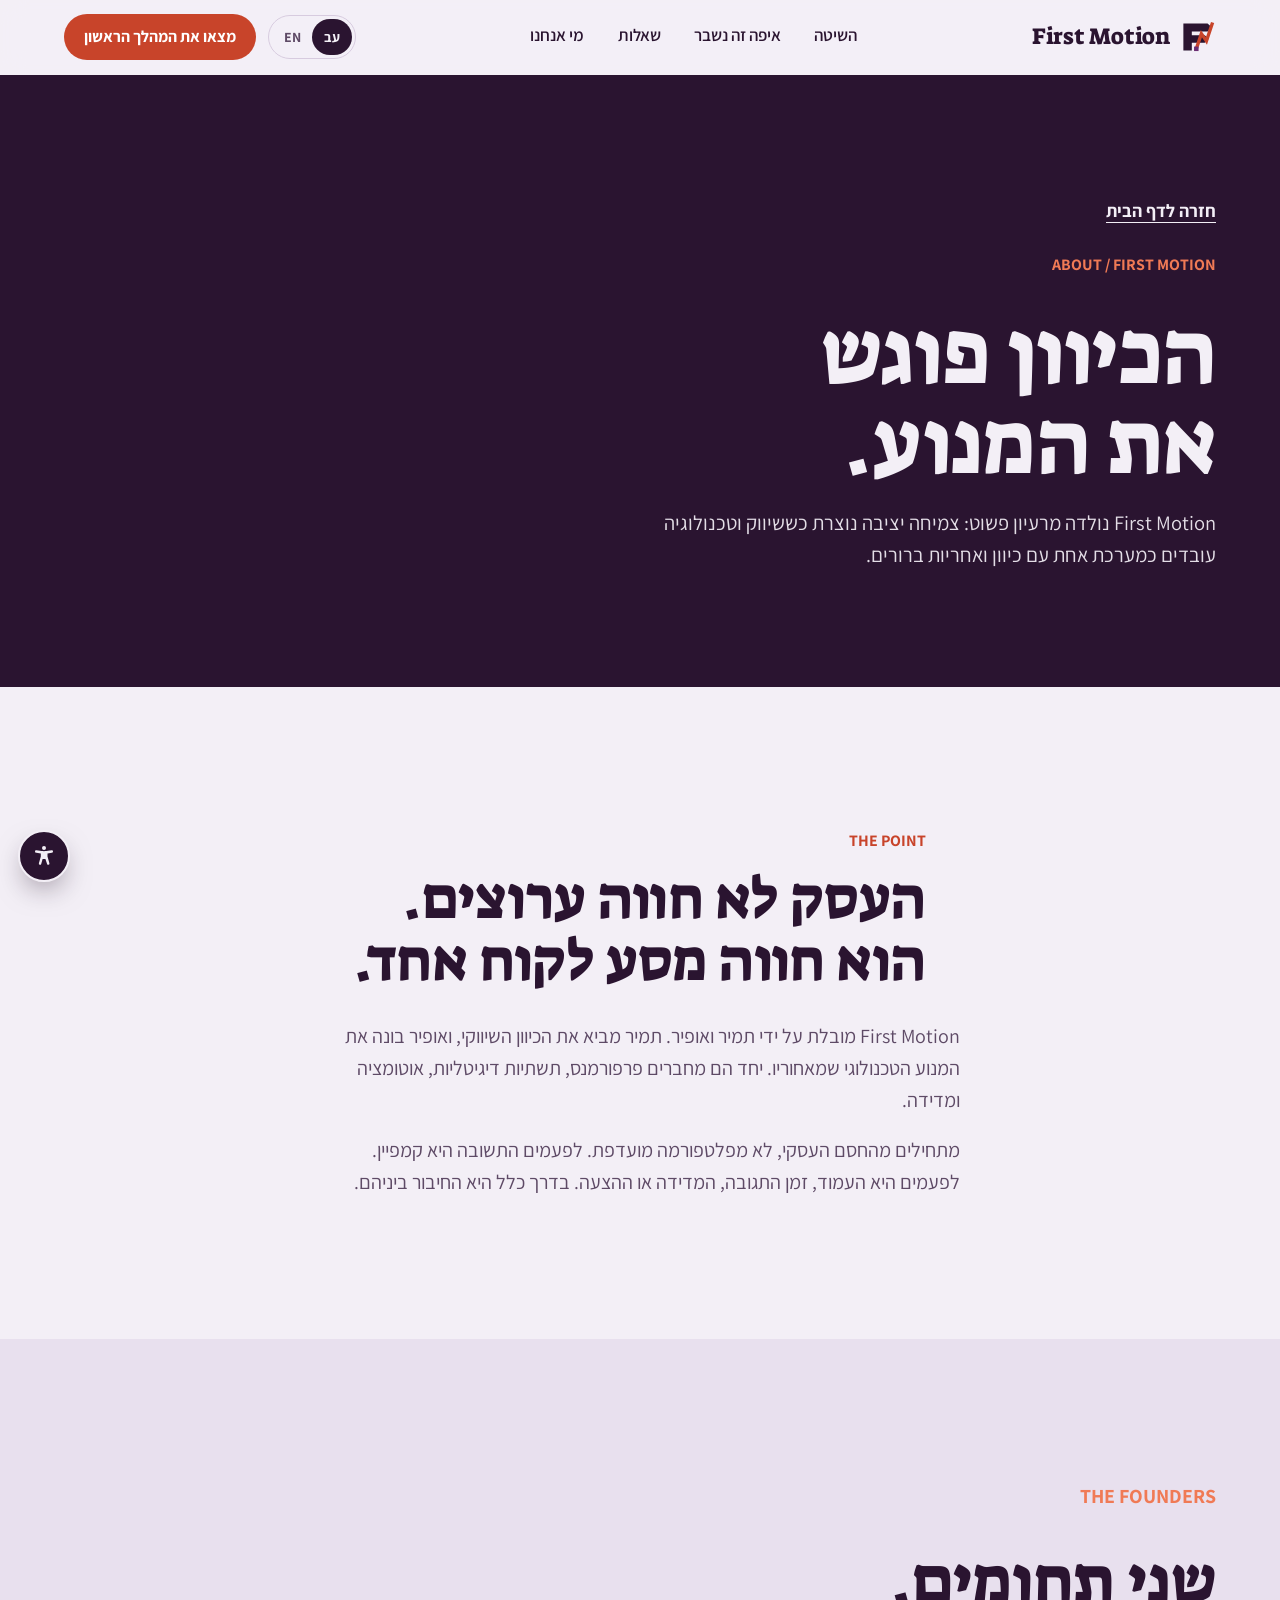
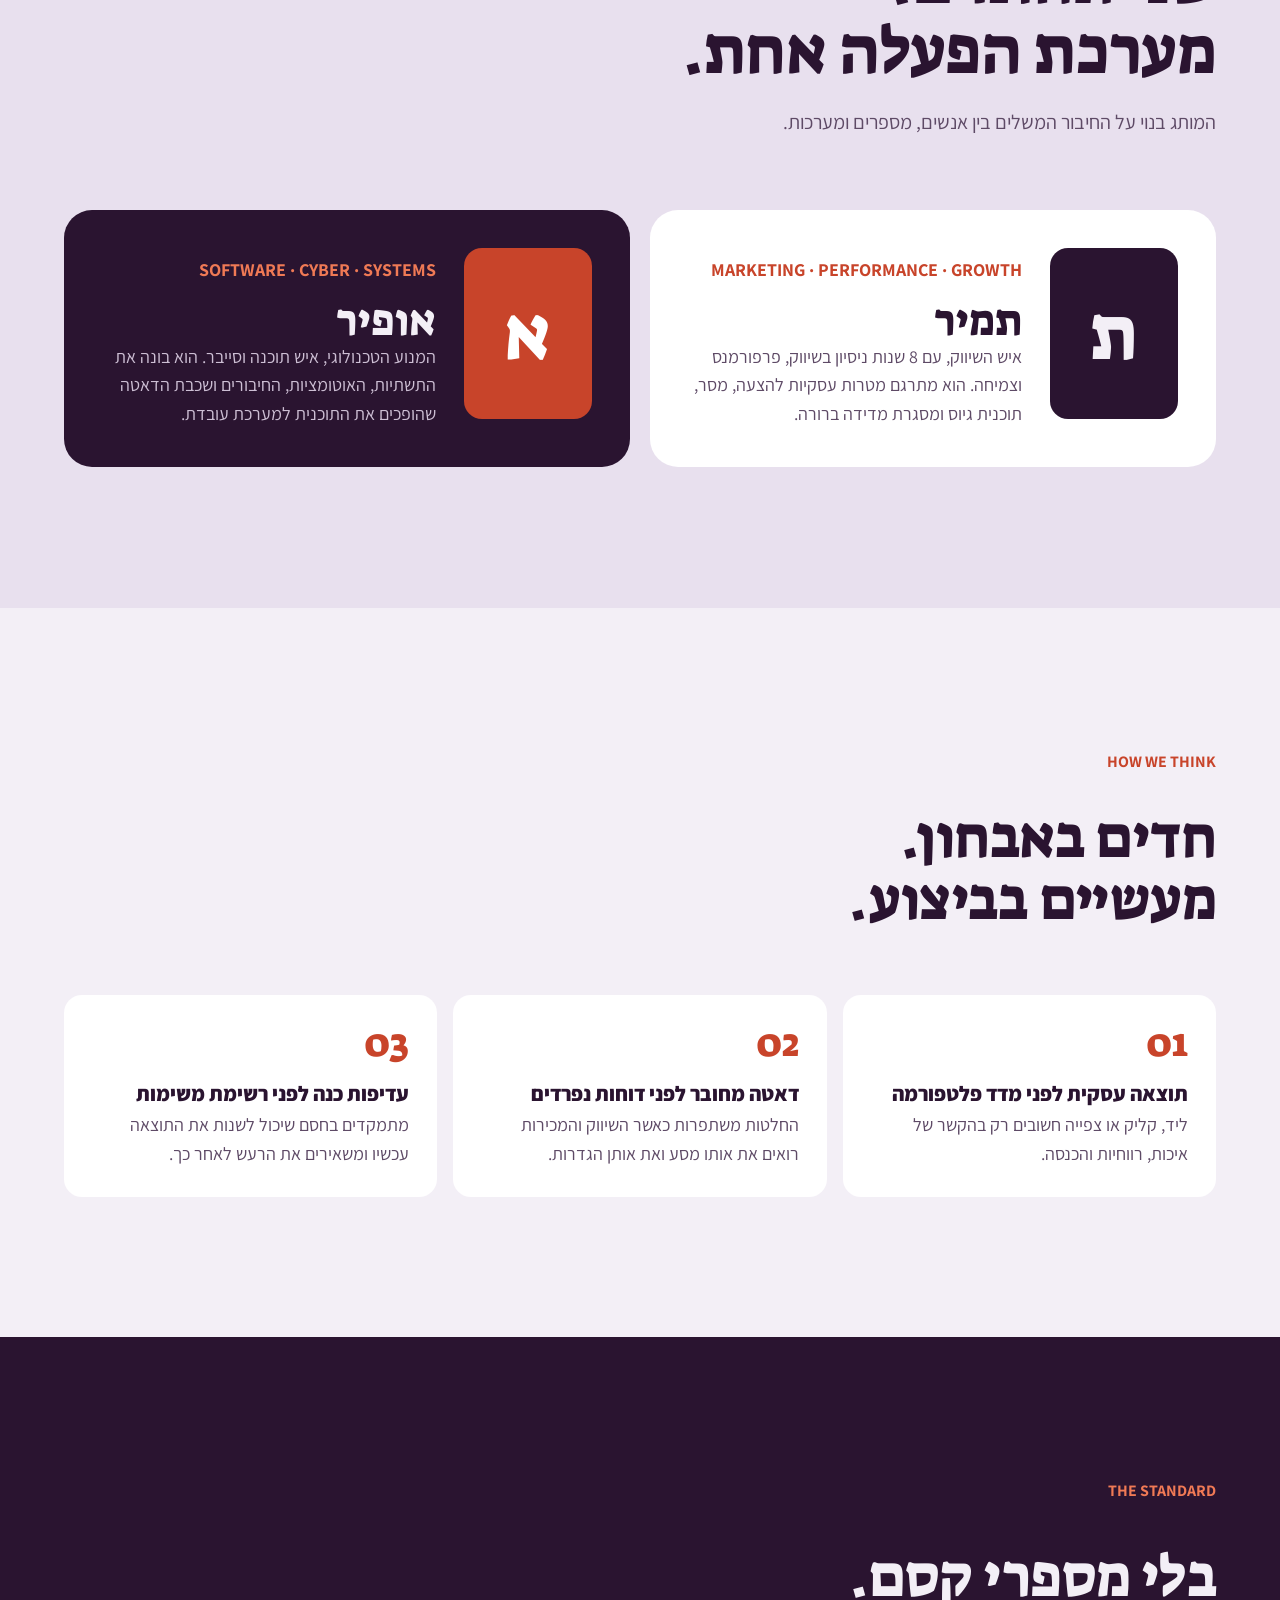
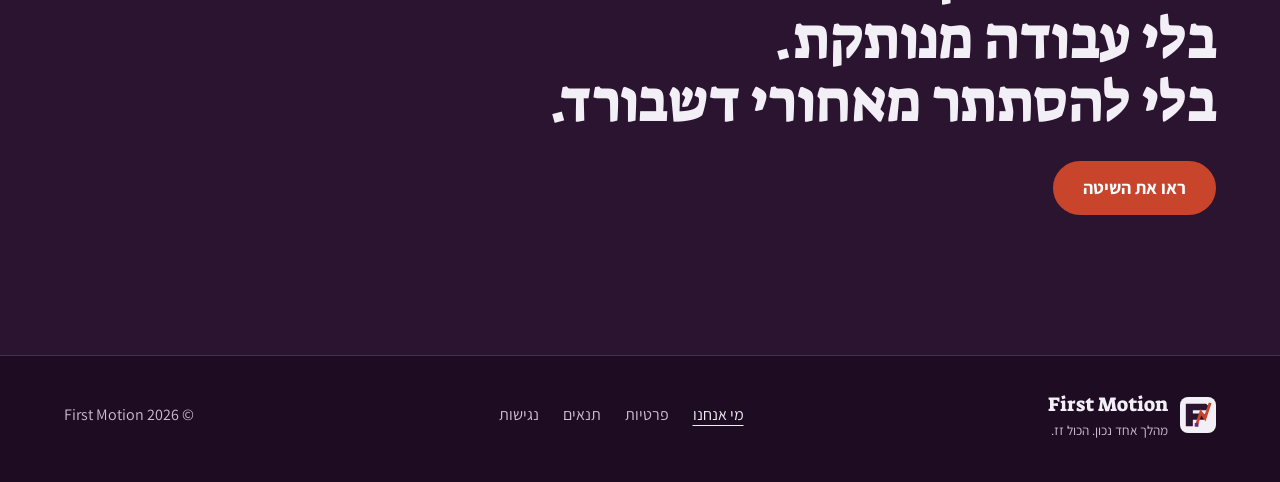
==== commit 3c6fbb3f: "Redesign: "Momentum" direction with domino-chain hero - New positioning: cost per sale, not cost per" ====
--- a/pages/about.html
+++ b/pages/about.html
@@ -2,13 +2,15 @@
 <html lang="he" dir="rtl">
 <head>
   <meta charset="UTF-8"><meta name="viewport" content="width=device-width, initial-scale=1.0">
-  <title>מי אנחנו | First Motion</title><meta name="description" content="הכירו את תמיר ואופיר, שני הצדדים של First Motion: כיוון שיווקי ומנוע טכנולוגי במערכת צמיחה אחת."><meta name="theme-color" content="#3157c8">
+  <title>מי אנחנו | First Motion</title><meta name="description" content="הכירו את תמיר ואופיר, שני הצדדים של First Motion: כיוון שיווקי ומנוע טכנולוגי במערכת צמיחה אחת."><meta name="theme-color" content="#2A1430">
+  <link rel="canonical" href="https://firstmotion.co/pages/about.html"><meta property="og:type" content="website"><meta property="og:locale" content="he_IL"><meta property="og:site_name" content="First Motion"><meta property="og:url" content="https://firstmotion.co/pages/about.html"><meta property="og:title" content="מי אנחנו | First Motion"><meta property="og:description" content="הכירו את תמיר ואופיר, שני הצדדים של First Motion: כיוון שיווקי ומנוע טכנולוגי במערכת צמיחה אחת."><meta property="og:image" content="https://firstmotion.co/assets/og-card.png"><meta property="og:image:width" content="1200"><meta property="og:image:height" content="630"><meta property="og:image:alt" content="First Motion — מהלך אחד נכון. הכול זז."><meta name="twitter:card" content="summary_large_image">
   <link rel="icon" href="../assets/first-motion-mark.svg" type="image/svg+xml">
-  <link rel="preconnect" href="https://fonts.googleapis.com"><link rel="preconnect" href="https://fonts.gstatic.com" crossorigin><link href="https://fonts.googleapis.com/css2?family=Manrope:wght@500;600;700;800&amp;family=Noto+Sans+Hebrew:wght@400;500;600;700;800;900&amp;display=swap" rel="stylesheet"><link rel="stylesheet" href="../styles.css">
+  <link rel="preconnect" href="https://fonts.googleapis.com"><link rel="preconnect" href="https://fonts.gstatic.com" crossorigin><link href="https://fonts.googleapis.com/css2?family=Assistant:wght@400;500;600;700;800&amp;family=Suez+One&amp;display=swap" rel="stylesheet"><link rel="stylesheet" href="../styles.css">
+  <script async src="https://vortex-prd.vercel.app/t.js?k=wk_h3h2Pd0D1dhSOxzuHJ8gNUEgU5rAaEdU0L9AQxFx"></script>
 </head>
 <body>
   <a class="skip-link" href="#main" data-en="Skip to main content">דילוג לתוכן הראשי</a>
-  <header class="site-header" id="site-header"><a class="logo" href="../index.html" aria-label="First Motion, דף הבית"><img class="brand-symbol" src="../assets/first-motion-mark.svg" alt="" width="40" height="40"><span class="logo-copy"><strong>FIRST MOTION</strong><small>Growth &amp; technology office</small></span></a><nav class="main-nav" aria-label="ניווט ראשי"><a href="../index.html#fit" data-en="Who it fits">למי זה מתאים</a><a href="../index.html#system" data-en="The system">המערכת</a><a href="../index.html#method" data-en="How we work">איך עובדים</a><a href="../index.html#founders" data-en="Who we are">מי אנחנו</a></nav><div class="header-actions"><div class="lang-toggle" role="group" aria-label="Language"><button class="lang-opt" type="button" data-lang="he" aria-pressed="true">עב</button><button class="lang-opt" type="button" data-lang="en" aria-pressed="false">EN</button></div><a class="header-cta" href="#fit-check" data-en="Check fit">בדיקת התאמה</a><button class="menu-toggle" type="button" aria-label="פתיחת תפריט" aria-expanded="false"><span></span><span></span></button></div></header>
+  <header class="site-header" id="site-header"><a class="logo" href="../index.html" aria-label="First Motion, דף הבית"><img class="brand-symbol" src="../assets/first-motion-mark.svg" alt="" width="40" height="40"><span class="logo-copy"><strong>First Motion</strong></span></a><nav class="main-nav" aria-label="ניווט ראשי"><a href="../index.html#chain" data-en="The method">השיטה</a><a href="../index.html#gap" data-en="Where it breaks">איפה זה נשבר</a><a href="../index.html#faq" data-en="Questions">שאלות</a><a href="../index.html#founders" data-en="Who we are">מי אנחנו</a></nav><div class="header-actions"><div class="lang-toggle" role="group" aria-label="Language"><button class="lang-opt" type="button" data-lang="he" aria-pressed="true">עב</button><button class="lang-opt" type="button" data-lang="en" aria-pressed="false">EN</button></div><a class="header-cta" href="#fit-check" data-en="Find your first move">מצאו את המהלך הראשון</a><button class="menu-toggle" type="button" aria-label="פתיחת תפריט" aria-expanded="false"><span></span><span></span></button></div></header>
 
   <main id="main">
     <section class="page-hero page-hero-dark"><div class="page-hero-inner reveal"><a class="page-back" href="../index.html" data-en="Back to home">חזרה לדף הבית</a><p class="section-index light">ABOUT / FIRST MOTION</p><h1 data-en="Direction meets engine.">הכיוון פוגש<br>את המנוע.</h1><p class="page-lead" data-en="First Motion was built on a simple idea: sustainable growth happens when marketing and technology operate as one accountable system.">First Motion נולדה מרעיון פשוט: צמיחה יציבה נוצרת כששיווק וטכנולוגיה עובדים כמערכת אחת עם כיוון ואחריות ברורים.</p></div></section>
@@ -35,10 +37,10 @@
       </div>
     </section>
 
-    <section class="about-close section"><div class="about-close-inner reveal"><p class="section-index light">THE STANDARD</p><h2 data-en="No magic numbers. No disconnected work. No hiding behind a dashboard.">בלי מספרי קסם.<br>בלי עבודה מנותקת.<br>בלי להסתתר מאחורי דשבורד.</h2><a class="button button-primary" href="../index.html#system" data-en="See the system">ראו איך המערכת עובדת</a></div></section>
+    <section class="about-close section"><div class="about-close-inner reveal"><p class="section-index light">THE STANDARD</p><h2 data-en="No magic numbers. No disconnected work. No hiding behind a dashboard.">בלי מספרי קסם.<br>בלי עבודה מנותקת.<br>בלי להסתתר מאחורי דשבורד.</h2><a class="button button-primary" href="../index.html#chain" data-en="See the method">ראו את השיטה</a></div></section>
   </main>
 
-  <footer class="site-footer"><div class="footer-brand"><img class="brand-symbol" src="../assets/first-motion-mark.svg" alt="" width="40" height="40"><p><strong>FIRST MOTION</strong><small>Direction · Systems · Momentum</small></p></div><nav aria-label="קישורים משפטיים"><a href="about.html" aria-current="page" data-en="About">מי אנחנו</a><a href="privacy.html" data-en="Privacy">פרטיות</a><a href="terms.html" data-en="Terms">תנאים</a><a href="accessibility.html" data-en="Accessibility">נגישות</a></nav><p class="copyright">© <span class="yr">2026</span> First Motion</p></footer>
+  <footer class="site-footer"><div class="footer-brand"><img class="brand-symbol" src="../assets/first-motion-mark.svg" alt="" width="40" height="40"><p><strong>First Motion</strong><small data-en="One right move. Everything moves.">מהלך אחד נכון. הכול זז.</small></p></div><nav aria-label="קישורים משפטיים"><a href="about.html" aria-current="page" data-en="About">מי אנחנו</a><a href="privacy.html" data-en="Privacy">פרטיות</a><a href="terms.html" data-en="Terms">תנאים</a><a href="accessibility.html" data-en="Accessibility">נגישות</a></nav><p class="copyright">© <span class="yr">2026</span> First Motion</p></footer>
   <script src="../script.js"></script><script src="../lang.js"></script><script src="../accessibility.js"></script><script src="../fit-check.js"></script>
 </body>
 </html>
--- a/styles.css
+++ b/styles.css
@@ -1,776 +1,491 @@
+/* ============================================================
+   First Motion — "Momentum" design system
+   Aubergine + coral on a lilac-grey ground. Suez One for display,
+   Assistant for text. One orchestrated motion moment: the hero
+   domino chain. Everything else stays calm.
+   ============================================================ */
+
 :root {
-  --ink: oklch(25% 0.075 320);
-  --ink-soft: oklch(43% 0.045 320);
-  --paper: oklch(96.5% 0.026 88);
-  --paper-2: oklch(92% 0.036 86);
-  --paper-3: oklch(86% 0.052 82);
-  --violet: oklch(42% 0.185 315);
-  --violet-2: oklch(31% 0.11 317);
-  --coral: oklch(69% 0.205 28);
-  --coral-dark: oklch(51% 0.19 27);
-  --mint: oklch(88% 0.15 100);
-  --lilac: oklch(79% 0.11 305);
-  --white: oklch(98.5% 0.016 88);
-  --rule: oklch(25% 0.075 320 / 18%);
-  --rule-light: oklch(97% 0.022 85 / 27%);
-  --shadow: 0 28px 80px oklch(19% 0.075 320 / 19%);
+  --ink: #2A1430;          /* aubergine — text, dark sections */
+  --ink-deep: #1D0C22;     /* deepest surface */
+  --plum: #6B2D73;         /* secondary accent */
+  --paper: #F3EFF6;        /* page ground */
+  --paper-2: #E8E0EE;      /* sunken ground */
+  --card: #FFFFFF;
+  --muted: #5E4A66;        /* secondary text on paper (7.2:1) */
+  --muted-dark: #CDBFD4;   /* secondary text on ink (9.6:1) */
+  --rule: #D7CBDF;
+  --rule-dark: #4A2F52;
+  --coral: #C8442A;        /* buttons with white text (4.9:1) */
+  --coral-hover: #A93720;
+  --coral-glow: #F07A55;   /* coral on dark surfaces (6.1:1 on ink) */
+  --tile: #2A1430;
+
+  --font-display: "Suez One", "Assistant", serif;
+  --font-body: "Assistant", system-ui, -apple-system, "Segoe UI", sans-serif;
+
   --max: 1240px;
-  --pad: clamp(22px, 5vw, 72px);
-  --font-he: "Noto Sans Hebrew", system-ui, sans-serif;
-  --font-en: "Manrope", system-ui, sans-serif;
-}
-
-* { box-sizing: border-box; }
-html { scroll-behavior: smooth; scroll-padding-top: 90px; }
+  --pad: clamp(20px, 5vw, 64px);
+  --radius-s: 10px;
+  --radius-m: 18px;
+  --radius-l: 28px;
+  --section-y: clamp(88px, 11vw, 148px);
+  --ease-fall: cubic-bezier(.55, .05, .85, .3);
+  --ease-out: cubic-bezier(.16, 1, .3, 1);
+}
+
+*, *::before, *::after { box-sizing: border-box; }
+html { scroll-behavior: smooth; -webkit-text-size-adjust: 100%; }
 body {
   margin: 0;
+  font-family: var(--font-body);
+  font-size: 18px;
+  line-height: 1.6;
   color: var(--ink);
   background: var(--paper);
-  font-family: var(--font-he);
-  font-size: 17px;
-  line-height: 1.65;
   -webkit-font-smoothing: antialiased;
   text-rendering: optimizeLegibility;
-  overflow-x: clip;
-}
-button, input, textarea { font: inherit; }
+}
+img, svg, video { max-width: 100%; display: block; }
 a { color: inherit; }
-img, svg { display: block; max-width: 100%; }
-::selection { background: var(--coral); color: var(--ink); }
+h1, h2, h3 { margin: 0; font-weight: 400; }
+h1, h2 { font-family: var(--font-display); letter-spacing: -0.01em; }
+h3 { font-family: var(--font-body); font-weight: 800; }
+p { margin: 0; }
+ul, ol { margin: 0; padding: 0; list-style: none; }
+::selection { background: var(--coral); color: #fff; }
+
+:focus-visible { outline: 3px solid var(--coral); outline-offset: 3px; border-radius: 4px; }
 
 .skip-link {
-  position: fixed;
-  z-index: 1000;
-  top: 12px;
-  inset-inline-start: 12px;
-  padding: 10px 16px;
-  background: var(--white);
-  border: 2px solid var(--ink);
-  border-radius: 8px;
-  transform: translateY(-160%);
+  position: fixed; z-index: 300; inset-inline-start: 16px; top: 12px;
+  padding: 12px 18px; color: #fff; background: var(--ink); border-radius: var(--radius-s);
+  font-weight: 700; text-decoration: none; transform: translateY(-160%); transition: transform .2s;
 }
 .skip-link:focus { transform: none; }
 
+/* ---------- Buttons & links ---------- */
+.button {
+  display: inline-flex; align-items: center; justify-content: center; gap: 10px;
+  min-height: 52px; padding: 14px 28px; border: 2px solid var(--ink); border-radius: 999px;
+  font: 700 18px/1.2 var(--font-body); color: var(--ink); background: transparent;
+  text-decoration: none; cursor: pointer; transition: background-color .2s, color .2s, border-color .2s, transform .2s;
+}
+.button:hover { background: var(--ink); color: var(--paper); }
+.button-primary { color: #fff; background: var(--coral); border-color: var(--coral); }
+.button-primary:hover { background: var(--coral-hover); border-color: var(--coral-hover); color: #fff; }
+.button-light { color: var(--ink); background: var(--paper); border-color: var(--paper); }
+.button-light:hover { background: #fff; border-color: #fff; color: var(--ink); }
+.button-large { min-height: 60px; padding: 16px 36px; font-size: 20px; }
+.button[disabled] { opacity: .45; cursor: not-allowed; }
+
+.text-link {
+  display: inline-flex; align-items: center; min-height: 52px; padding: 0 6px;
+  font-weight: 700; text-decoration: underline; text-decoration-thickness: 2px; text-underline-offset: 7px;
+}
+.text-link:hover { color: var(--coral); }
+
+/* ---------- Header ---------- */
 .site-header {
-  position: sticky;
-  z-index: 100;
-  top: 0;
-  min-height: 74px;
-  padding: 12px max(var(--pad), calc((100vw - var(--max)) / 2));
-  display: grid;
-  grid-template-columns: 1fr auto 1fr;
-  align-items: center;
-  gap: 28px;
-  color: var(--ink);
-  background: oklch(96.5% 0.026 88 / 94%);
-  backdrop-filter: blur(14px);
-  border-bottom: 1px solid var(--rule-light);
-}
-.site-header::after {
-  content: "";
-  position: absolute;
-  inset: auto 0 -1px;
-  height: 1px;
-  background: var(--coral);
-  transform: scaleX(var(--progress, 0));
-  transform-origin: left;
-}
-[dir="rtl"] .site-header::after { transform-origin: right; }
-.logo { display: inline-flex; align-items: center; gap: 11px; width: max-content; text-decoration: none; }
-.brand-symbol {
-  width: 42px;
-  height: 42px;
-  flex: 0 0 auto;
-  transition: transform .35s cubic-bezier(.16,1,.3,1);
-}
-.logo:hover .brand-symbol, .logo:focus-visible .brand-symbol { transform: translateY(-2px) rotate(-3deg); }
-.logo-copy { display: grid; line-height: 1.1; }
-.logo-copy strong { font: 800 14px/1.1 var(--font-en); letter-spacing: .08em; }
-.logo-copy small { margin-top: 5px; color: var(--ink-soft); font: 600 8px/1 var(--font-en); text-transform: uppercase; letter-spacing: .14em; }
-.main-nav { display: flex; gap: 26px; }
-.main-nav a { position: relative; color: var(--ink-soft); font-size: 13px; font-weight: 700; text-decoration: none; }
-.main-nav a::after { content: ""; position: absolute; inset: auto 0 -8px; height: 1px; background: var(--coral); transform: scaleX(0); transition: transform .22s cubic-bezier(.16,1,.3,1); }
-.main-nav a:hover::after, .main-nav a:focus-visible::after { transform: scaleX(1); }
-.main-nav a:hover, .main-nav a:focus-visible { color: var(--ink); }
-.header-actions { justify-self: end; display: flex; align-items: center; gap: 10px; }
-.lang-toggle { display: inline-flex; border: 1px solid var(--rule); border-radius: 8px; overflow: hidden; direction: ltr; }
-.lang-opt { border: 0; padding: 7px 9px; color: var(--ink-soft); background: transparent; cursor: pointer; font: 700 10px/1 var(--font-en); }
-.lang-opt.active { color: var(--paper); background: var(--ink); }
-.header-cta, .button {
-  display: inline-flex;
-  align-items: center;
-  justify-content: center;
-  min-height: 46px;
-  padding: 0 20px;
-  border: 1px solid transparent;
-  border-radius: 9px;
-  font-weight: 700;
-  text-decoration: none;
-  transition: transform .2s cubic-bezier(.2,.8,.2,1), background .2s ease, color .2s ease;
-}
-.header-cta { min-height: 40px; color: var(--paper); background: var(--ink); border-radius: 3px; font-size: 13px; }
-.header-cta:hover, .button:hover { transform: translateY(-2px); }
-.header-cta:active, .button:active { transform: scale(.98); }
-.menu-toggle { display: none; width: 42px; height: 42px; padding: 11px; border: 1px solid var(--rule); border-radius: 8px; background: transparent; }
-.menu-toggle span { display: block; height: 1px; margin: 5px 0; background: var(--ink); }
-.menu-toggle:active, .lang-opt:active { transform: scale(.97); }
-
-.hero {
-  min-height: calc(100svh - 74px);
-  position: relative;
-  display: flex;
-  align-items: flex-start;
-  color: var(--ink);
-  background: var(--paper);
-  overflow: hidden;
-}
-.hero-copy {
-  z-index: 2;
-  width: 100%;
-  max-width: var(--max);
-  margin: 0 auto;
-  padding: clamp(90px, 12vw, 164px) var(--pad) 112px;
-  position: relative;
-}
-.hero-copy::before {
-  content: "";
-  width: clamp(58px, 6vw, 90px);
-  height: 10px;
-  display: block;
-  position: absolute;
-  inset-inline-start: var(--pad);
-  top: clamp(48px, 7vw, 88px);
-  background: var(--coral);
-}
-.kicker, .section-index, .mini-label {
-  margin: 0 0 24px;
-  font: 700 11px/1.2 var(--font-en);
-  text-transform: uppercase;
-  letter-spacing: .15em;
-}
-.kicker { margin-inline-start: clamp(80px, 8vw, 120px); color: var(--coral-dark); }
-.hero h1 {
-  max-width: 1000px;
-  margin: 0;
-  font-size: clamp(68px, 9.8vw, 152px);
-  font-weight: 900;
-  letter-spacing: -.075em;
-  line-height: .82;
-}
-.hero h1 > span, .hero h1 > em { display: block; }
-.hero h1 em { color: var(--violet); font-style: normal; }
-.hero-bottom { width: min(920px, 78%); margin-top: 46px; padding-top: 25px; display: grid; grid-template-columns: 1.25fr .75fr; gap: 7vw; border-top: 1px solid var(--rule); }
-.hero-lead { max-width: 650px; margin: 0; color: var(--ink-soft); font-size: clamp(18px, 1.8vw, 22px); line-height: 1.55; }
-.hero-actions { display: flex; align-items: flex-start; flex-direction: column; gap: 18px; }
-.button-primary { color: var(--paper); background: var(--ink); border-radius: 2px; }
-.button-primary:hover { color: var(--ink); background: var(--mint); }
-.text-link { color: var(--ink); font-weight: 800; text-underline-offset: 5px; }
-
-.hero-stage { position: absolute; z-index: 1; inset: 0; direction: ltr; pointer-events: none; }
-.frame { position: absolute; width: clamp(160px, 23vw, 360px); aspect-ratio: 1.18; border: clamp(12px, 1.5vw, 23px) solid; transform-origin: 20% 80%; }
-.frame-1 { left: -8%; top: 7%; color: var(--lilac); transform: rotate(-12deg); }
-.frame-2 { left: -2%; top: 16%; color: var(--coral); transform: rotate(-4deg); animation-delay: -1.4s; }
-.frame-3 { left: 5%; top: 27%; color: var(--mint); transform: rotate(5deg); animation-delay: -2.8s; }
-.frame-4 { left: 13%; top: 39%; color: var(--violet); transform: rotate(14deg); animation-delay: -4.2s; }
-.frame-origin { position: absolute; left: 27%; top: 64%; width: 22px; aspect-ratio: 1; background: var(--coral); }
-.frame-label { position: absolute; left: 5%; bottom: 12%; padding: 9px 11px; color: var(--paper); background: var(--ink); font: 800 10px/1 var(--font-en); letter-spacing: .14em; transform: rotate(90deg); transform-origin: left bottom; }
-[dir="ltr"] .frame-1 { left: auto; right: -8%; transform: rotate(12deg); }
-[dir="ltr"] .frame-2 { left: auto; right: -4%; transform: rotate(4deg); }
-[dir="ltr"] .frame-3 { left: auto; right: 0; transform: rotate(-5deg); }
-[dir="ltr"] .frame-4 { left: auto; right: 4%; transform: rotate(-14deg); }
-[dir="ltr"] .frame-origin { left: auto; right: 27%; }
-[dir="ltr"] .frame-label { left: auto; right: 5%; transform: rotate(-90deg); transform-origin: right bottom; }
-[dir="ltr"] .hero h1 { max-width: 820px; font-size: clamp(60px, 6.8vw, 104px); letter-spacing: -.06em; line-height: .88; }
-[dir="ltr"] .hero-bottom { width: min(860px, 74%); }
-.hero-foot { position: absolute; z-index: 3; inset-inline: var(--pad); bottom: 24px; display: flex; justify-content: space-between; gap: 20px; color: var(--ink-soft); font: 800 9px/1 var(--font-en); letter-spacing: .13em; }
-
-.motion-marquee { display: flex; overflow: hidden; color: var(--ink); background: var(--coral); border-block: 1px solid var(--ink); direction: ltr; }
-.motion-marquee div { flex: 0 0 auto; padding: 15px 0; font: 800 clamp(13px, 1.7vw, 22px)/1 var(--font-en); letter-spacing: .05em; animation: marquee 24s linear infinite; }
-@keyframes marquee { to { transform: translateX(-100%); } }
-
-.sr-only { position: absolute !important; width: 1px !important; height: 1px !important; padding: 0 !important; margin: -1px !important; overflow: hidden !important; clip: rect(0,0,0,0) !important; white-space: nowrap !important; border: 0 !important; }
-.motion-lab {
-  min-height: 780px;
-  padding: clamp(78px, 9vw, 130px) var(--pad);
-  display: grid;
-  grid-template-columns: minmax(300px, .72fr) minmax(520px, 1.28fr);
-  gap: clamp(54px, 7vw, 110px);
-  align-items: center;
-  position: relative;
-  color: var(--paper);
-  background: var(--ink);
-  overflow: hidden;
-}
-.motion-lab::before { content: "FM / PLAY 01"; position: absolute; inset-inline-end: 26px; bottom: 28px; color: oklch(96% 0.026 88 / 42%); font: 800 9px/1 var(--font-en); letter-spacing: .15em; }
-.lab-copy { max-width: 590px; }
-.lab-copy h2 { margin: 0; font-size: clamp(48px, 6vw, 84px); line-height: .93; letter-spacing: -.055em; }
-.lab-copy h2 span, .lab-copy h2 em { display: block; }
-.lab-copy h2 em { color: var(--mint); font-style: normal; }
-.lab-copy > p:last-child { max-width: 560px; margin: 30px 0 0; color: oklch(96.5% 0.026 88 / 72%); font-size: 18px; }
-.lab-panel { min-width: 0; padding: 20px; position: relative; background: var(--paper); color: var(--ink); }
-.game-topline { display: flex; justify-content: space-between; gap: 20px; padding: 2px 2px 18px; font: 800 10px/1 var(--font-en); text-transform: uppercase; letter-spacing: .11em; }
-.game-score b { color: var(--coral-dark); }
-.game-best { color: var(--ink-soft); }
-.game-progress { display: grid; grid-template-columns: repeat(4, 1fr); margin: 0; padding: 0; list-style: none; border-block: 1px solid var(--rule); direction: ltr; }
-.game-progress li { min-height: 62px; padding: 12px; display: grid; gap: 5px; border-inline-end: 1px solid var(--rule); color: var(--ink-soft); transition: color .2s ease, background .2s ease; }
-.game-progress li:last-child { border-inline-end: 0; }
-.game-progress span { font: 800 9px/1 var(--font-en); }
-.game-progress strong { font-size: 13px; }
-.game-progress li.active { color: var(--ink); background: var(--mint); }
-.game-progress li.done { color: var(--paper); background: var(--violet); }
-.game-arena { --signal-x: 0px; --target-x: 160px; --target-w: 130px; height: 330px; position: relative; background: var(--paper-2); border-bottom: 1px solid var(--rule); overflow: hidden; }
-.game-arena-title { position: absolute; inset-inline-end: 18px; top: 22px; color: #846a7d; font: 900 clamp(54px, 6vw, 90px)/.78 var(--font-en); letter-spacing: -.07em; text-align: end; }
-.game-rail { position: absolute; left: 38px; right: 38px; top: 62%; height: 3px; background: var(--ink); }
-.game-rail::before, .game-rail::after { content: ""; position: absolute; top: -5px; width: 3px; height: 13px; background: var(--ink); }
-.game-rail::before { left: 0; }
-.game-rail::after { right: 0; }
-.game-target { width: var(--target-w); height: 142px; position: absolute; z-index: 2; left: 38px; top: 62%; display: grid; place-items: center; border: 8px solid var(--mint); background: oklch(88% 0.15 100 / 12%); transform: translate3d(var(--target-x), -50%, 0); transition: width .25s cubic-bezier(.16,1,.3,1), transform .25s cubic-bezier(.16,1,.3,1), border-color .15s ease; }
-.game-target i { position: absolute; inset: 9px; border: 1px solid oklch(25% 0.075 320 / 25%); }
-.game-target small { position: absolute; top: 8px; inset-inline-start: 9px; font: 900 9px/1 var(--font-en); letter-spacing: .14em; }
-.game-signal { width: 26px; aspect-ratio: 1; position: absolute; z-index: 4; left: 38px; top: 62%; background: var(--coral); border: 3px solid var(--paper-2); box-shadow: 0 0 0 2px var(--ink); transform: translate3d(var(--signal-x), -50%, 0); }
-.game-flash { position: absolute; z-index: 6; inset: 0; background: var(--mint); opacity: 0; pointer-events: none; }
-.game-round { position: absolute; inset-inline-start: 16px; top: 15px; color: var(--coral-dark); font: 900 9px/1 var(--font-en); letter-spacing: .13em; }
-.game-panel.is-hit .game-flash { animation: gameFlash .32s cubic-bezier(.16,1,.3,1); }
-.game-panel.is-hit .game-target { border-color: var(--violet); }
-.game-panel.is-miss .game-target { border-color: var(--coral); }
-@keyframes gameFlash { 0% { opacity: .6; } 100% { opacity: 0; } }
-.game-feedback { min-height: 77px; padding: 18px 2px 10px; display: grid; align-content: start; gap: 3px; }
-.game-feedback strong { font-size: 18px; }
-.game-feedback span { color: var(--ink-soft); font-size: 13px; }
-.game-action { width: 100%; min-height: 58px; padding: 0 18px; display: flex; align-items: center; justify-content: space-between; gap: 18px; border: 0; border-radius: 0; color: var(--paper); background: var(--ink); cursor: pointer; font-weight: 900; transition: color .15s ease, background .15s ease, transform .15s cubic-bezier(.16,1,.3,1); }
-.game-action:hover { color: var(--ink); background: var(--mint); }
-.game-action:active { transform: scale(.992); }
-.game-action:disabled { opacity: .55; cursor: wait; }
-.game-action:focus-visible { outline: 3px solid var(--coral); outline-offset: 4px; }
-.game-action kbd { padding: 5px 7px; color: inherit; background: transparent; border: 1px solid currentColor; font: 800 8px/1 var(--font-en); letter-spacing: .12em; }
-.game-help { margin: 10px 0 0; color: var(--ink-soft); font-size: 11px; }
-.game-complete { position: absolute; z-index: 9; inset: 20px; padding: 42px; display: grid; place-content: center; text-align: center; color: var(--ink); background: var(--mint); }
-.game-complete[hidden] { display: none; }
-.game-complete strong { font-size: clamp(42px, 5vw, 72px); line-height: .95; }
-.game-complete p { margin: 22px 0 0; font-size: 18px; }
-.game-complete b { font: 900 22px/1 var(--font-en); }
-.game-restart { min-width: 180px; min-height: 52px; margin: 28px auto 0; border: 0; border-radius: 0; color: var(--paper); background: var(--ink); cursor: pointer; font-weight: 900; }
-.game-restart:hover { color: var(--ink); background: var(--coral); }
-.game-restart:focus-visible { outline: 3px solid var(--coral-dark); outline-offset: 4px; }
-
-.section { --frame-accent: var(--coral); position: relative; isolation: isolate; padding: clamp(90px, 11vw, 152px) var(--pad); overflow: hidden; }
-.section > * { position: relative; z-index: 2; max-width: var(--max); margin-inline: auto; }
-.section::after {
-  content: "";
-  position: absolute;
-  z-index: 0;
-  inset-inline-end: -92px;
-  top: 58px;
-  width: 170px;
-  aspect-ratio: 1.2;
-  border: 13px solid var(--frame-accent);
-  opacity: .09;
-  transform: rotate(9deg);
-  pointer-events: none;
-}
-.section::before {
-  content: "";
-  position: absolute;
-  z-index: 1;
-  inset-inline-end: 48px;
-  top: 104px;
-  width: 12px;
-  aspect-ratio: 1;
-  background: var(--frame-accent);
-  pointer-events: none;
-}
-.system, .faq { --frame-accent: var(--lilac); }
-.leak, .method, .founders, .contact { --frame-accent: var(--mint); }
-.system::after, .method::after, .faq::after { inset-inline: -92px auto; transform: rotate(-9deg); }
-.system::before, .method::before, .faq::before { inset-inline: 48px auto; }
-.section-intro { display: grid; grid-template-columns: minmax(220px, .6fr) 1.4fr; gap: 7vw; align-items: start; }
-.section-index { display: inline-flex; align-items: center; gap: 10px; width: max-content; color: var(--coral-dark); direction: ltr; }
-.section-index::before { content: ""; width: 10px; aspect-ratio: 1; flex: 0 0 auto; background: currentColor; }
-.section-index.light { color: var(--mint); }
-.section-intro h2, .leak h2, .method h2, .contact h2 {
-  margin: 0;
-  font-size: clamp(42px, 6vw, 78px);
-  line-height: 1.02;
-  letter-spacing: -.045em;
-  font-weight: 800;
-}
-.section-intro > p:last-child { grid-column: 2; max-width: 680px; margin: 18px 0 0; color: var(--ink-soft); font-size: 19px; }
-
-.fit { background: var(--paper); }
-.fit-list { margin-top: 74px; border-top: 1px solid var(--rule); }
-.fit-list article { display: grid; grid-template-columns: 100px 1fr; gap: 28px; padding: 28px 0; border-bottom: 1px solid var(--rule); }
-.fit-list article > span { color: var(--coral-dark); font: 800 12px/1.5 var(--font-en); }
-.fit-list article > div { display: grid; grid-template-columns: minmax(230px, .7fr) 1.3fr; gap: 7vw; }
-.fit-list h3 { margin: 0; font-size: clamp(22px, 3vw, 34px); line-height: 1.15; }
-.fit-list p { max-width: 640px; margin: 0; color: var(--ink-soft); }
-.fit-list .fit-check { margin-top: 16px; padding: 32px; color: var(--paper); background: var(--ink); border: 0; }
-.fit-list .fit-check p { color: oklch(96% 0.012 85 / 66%); }
-.fit-list .fit-check > span { width: 32px; height: 32px; display: grid; place-items: center; color: var(--ink); background: var(--mint); border-radius: 2px; }
-
-.leak { max-width: none; color: var(--paper); background: var(--ink); }
-.leak > * { max-width: var(--max); }
-.leak-copy { display: grid; grid-template-columns: .7fr 1.3fr; gap: 7vw; }
-.leak-copy h2 { grid-column: 2; }
-.leak-copy > p:last-child { grid-column: 2; max-width: 720px; margin: 24px 0 0; color: oklch(96% 0.015 88 / 66%); font-size: 19px; }
-.leak-map { display: grid; grid-template-columns: 1fr auto 1fr auto 1fr auto 1fr auto 1fr; align-items: center; margin-top: 80px; direction: rtl; }
-.leak-map > div { min-height: 112px; padding: 20px 14px; display: grid; align-content: center; text-align: center; border: 1px solid var(--rule-light); transition: background .2s ease, color .2s ease, transform .2s cubic-bezier(.16,1,.3,1); }
-.leak-map > div:hover { color: var(--ink); background: var(--mint); transform: translateY(-4px); }
-.leak-map strong { font-size: 18px; }
-.leak-map small { color: oklch(96% 0.015 88 / 68%); font: 600 10px/1.3 var(--font-en); }
-.leak-map i { width: 44px; height: 1px; display: block; position: relative; background: var(--mint); }
-.leak-map i.leaking { background: var(--coral); }
-.leak-map i.leaking::after { content: ""; position: absolute; top: -3px; left: 18px; width: 7px; height: 7px; background: var(--coral); border-radius: 50%; box-shadow: 0 15px 0 oklch(70% 0.19 35 / 50%); }
-
-.system { background: var(--paper); }
-.system-layers { margin-top: 78px; border-top: 1px solid var(--rule); }
-.system-layers article { display: grid; grid-template-columns: 120px 1fr; padding: 40px 0; border-bottom: 1px solid var(--rule); transition: transform .25s cubic-bezier(.16,1,.3,1), background .2s ease; }
-.system-layers article:hover { background: var(--paper-2); transform: translateX(-6px); }
-.layer-num { font: 800 clamp(34px, 4vw, 54px)/1 var(--font-en); color: transparent; -webkit-text-stroke: 1px var(--violet-2); }
-.system-layers article > div { display: grid; grid-template-columns: .5fr 1fr 1.25fr; gap: 40px; align-items: start; }
-.layer-label { margin: 5px 0 0; color: var(--coral-dark); font: 800 10px/1 var(--font-en); letter-spacing: .13em; }
-.system-layers h3 { margin: 0; font-size: clamp(23px, 3vw, 34px); line-height: 1.12; }
-.system-layers p:not(.layer-label) { margin: 0; color: var(--ink-soft); }
-.system-layers ul { display: flex; flex-wrap: wrap; gap: 7px; margin: 18px 0 0; padding: 0; grid-column: 3; list-style: none; }
-.system-layers li { padding: 5px 9px; border: 1px solid var(--rule); border-radius: 2px; font: 700 10px/1 var(--font-en); }
-
-.method { max-width: none; color: var(--paper); background: var(--violet-2); }
-.method > * { max-width: var(--max); }
-.method-head { display: grid; grid-template-columns: .7fr 1.3fr; gap: 7vw; }
-.method-head h2 { grid-column: 2; }
-.method-steps { padding: 0; margin-top: 78px; list-style: none; border-top: 1px solid var(--rule-light); }
-.method-steps li { display: grid; grid-template-columns: 110px 1fr; padding: 28px 0; border-bottom: 1px solid var(--rule-light); }
-.method-steps li > span { color: var(--mint); font: 800 12px/1.6 var(--font-en); }
-.method-steps li > div { display: grid; grid-template-columns: .5fr 1.5fr; gap: 7vw; }
-.method-steps h3 { margin: 0; font-size: 27px; }
-.method-steps p { max-width: 650px; margin: 0; color: oklch(96% 0.015 88 / 68%); }
-.first-month { margin-top: 54px; padding: clamp(30px, 5vw, 56px); color: var(--ink); background: var(--mint); }
-.first-month .mini-label { margin-bottom: 18px; }
-.first-month h3 { max-width: 850px; margin: 0; font-size: clamp(28px, 4vw, 48px); line-height: 1.12; }
-.first-month > p:last-child { max-width: 690px; margin: 22px 0 0; }
-
-.founders { max-width: none; color: var(--paper); background: var(--ink); overflow: hidden; }
-.founders-head { display: grid; grid-template-columns: minmax(210px, .55fr) 1.15fr .65fr; gap: 5vw; align-items: end; }
-.founders-head h2 { margin: 0; font-size: clamp(42px, 6vw, 78px); line-height: 1.02; letter-spacing: -.045em; }
-.founders-head > p:last-child { margin: 0; color: oklch(96% 0.015 88 / 68%); }
-.founder-pair { display: grid; grid-template-columns: 1.08fr .92fr; margin-top: 78px; border-top: 1px solid var(--rule-light); border-bottom: 1px solid var(--rule-light); }
-.founder-card { min-height: 500px; padding: clamp(32px, 5vw, 64px); display: grid; grid-template-columns: 90px 1fr; grid-template-rows: auto 1fr; gap: 32px; position: relative; }
-.founder-card + .founder-card { border-inline-start: 1px solid var(--rule-light); }
-.founder-code { grid-column: 1 / -1; font: 800 10px/1.2 var(--font-en); letter-spacing: .14em; }
-.founder-initial { width: 74px; height: 74px; display: grid; place-items: center; align-self: end; border: 1px solid currentColor; border-radius: 2px; font-size: 34px; font-weight: 800; }
-.founder-card > div:last-child { align-self: end; }
-.founder-role { margin: 0 0 18px; font: 700 10px/1.3 var(--font-en); letter-spacing: .12em; }
-.founder-card h3 { margin: 0 0 16px; font-size: clamp(44px, 6vw, 76px); line-height: .9; letter-spacing: -.045em; }
-.founder-card > div:last-child > p:last-child { max-width: 560px; margin: 0; }
-.founder-tamir { color: var(--paper); background: var(--violet-2); }
-.founder-tamir .founder-code, .founder-tamir .founder-role { color: var(--mint); }
-.founder-ofir { color: var(--ink); background: var(--paper-2); }
-.founder-ofir .founder-code, .founder-ofir .founder-role { color: var(--coral-dark); }
-.founders-statement { max-width: 980px; margin: 68px auto 0; text-align: center; color: oklch(96% 0.015 88 / 68%); font-size: clamp(23px, 3.2vw, 38px); line-height: 1.35; }
-.founders-statement strong { color: var(--paper); }
-
-.principles { background: var(--paper); }
-.principle-grid { display: block; margin-top: 80px; border-top: 1px solid var(--rule); border-bottom: 1px solid var(--rule); }
-.principle-grid article { min-height: 0; padding: 30px 0; display: grid; grid-template-columns: 90px minmax(260px, .8fr) 1.2fr; gap: 32px; align-items: start; border-bottom: 1px solid var(--rule); transition: color .2s ease, background .2s ease, padding .25s cubic-bezier(.16,1,.3,1); }
-.principle-grid article:hover { color: var(--paper); background: var(--ink); }
-.principle-grid article:hover p { color: oklch(96% 0.012 85 / 66%); }
-.principle-grid article:hover { padding-inline: 24px; }
-.principle-grid article:last-child { border-bottom: 0; }
-.principle-grid strong { color: var(--coral-dark); font: 800 11px/1 var(--font-en); }
-.principle-grid h3 { margin: 0; font-size: 25px; line-height: 1.2; }
-.principle-grid p { margin: 0; color: var(--ink-soft); }
-
-.faq { background: var(--paper-2); }
-.faq-list { margin-top: 76px; border-top: 1px solid var(--rule); }
+  position: sticky; top: 0; z-index: 100;
+  display: flex; align-items: center; justify-content: space-between; gap: 24px;
+  padding: 14px var(--pad);
+  background: color-mix(in srgb, var(--paper) 88%, transparent);
+  backdrop-filter: saturate(1.4) blur(12px); -webkit-backdrop-filter: saturate(1.4) blur(12px);
+  border-bottom: 1px solid transparent; transition: border-color .2s;
+}
+.site-header.scrolled { border-bottom-color: var(--rule); }
+.logo { display: inline-flex; align-items: center; gap: 10px; text-decoration: none; }
+.brand-symbol { width: 36px; height: 36px; }
+.logo-copy strong { font-family: var(--font-display); font-weight: 400; font-size: 23px; letter-spacing: -0.01em; }
+.logo-copy small { display: none; }
+.main-nav { display: flex; gap: clamp(18px, 2.6vw, 36px); }
+.main-nav a { font-weight: 600; font-size: 17px; text-decoration: none; padding: 8px 0; border-bottom: 2px solid transparent; }
+.main-nav a:hover { border-bottom-color: var(--coral); }
+.header-actions { display: flex; align-items: center; gap: 12px; }
+.lang-toggle { display: inline-flex; border: 1.5px solid var(--rule); border-radius: 999px; padding: 3px; }
+.lang-opt {
+  min-width: 40px; min-height: 36px; border: 0; border-radius: 999px; background: transparent;
+  font: 700 14px var(--font-body); color: var(--muted); cursor: pointer;
+}
+.lang-opt.active, .lang-opt[aria-pressed="true"] { background: var(--ink); color: var(--paper); }
+.header-cta {
+  display: inline-flex; align-items: center; min-height: 44px; padding: 10px 20px; border-radius: 999px;
+  font-weight: 700; font-size: 16px; color: #fff; background: var(--coral); text-decoration: none; white-space: nowrap;
+}
+.header-cta:hover { background: var(--coral-hover); }
+.menu-toggle { display: none; width: 44px; height: 44px; border: 0; border-radius: 50%; background: var(--ink); cursor: pointer; position: relative; }
+.menu-toggle span { position: absolute; left: 13px; right: 13px; height: 2px; background: var(--paper); transition: transform .2s; }
+.menu-toggle span:first-child { top: 17px; }
+.menu-toggle span:last-child { top: 25px; }
+.menu-open .menu-toggle span:first-child { transform: translateY(4px) rotate(45deg); }
+.menu-open .menu-toggle span:last-child { transform: translateY(-4px) rotate(-45deg); }
+
+/* ---------- Layout ---------- */
+.section { padding: var(--section-y) var(--pad); }
+.section > * { max-width: var(--max); margin-inline: auto; }
+.section-head { display: grid; gap: 20px; margin-bottom: clamp(44px, 6vw, 72px); }
+.section-head h2 { font-size: clamp(36px, 5.2vw, 68px); line-height: 1.05; max-width: 20ch; }
+.section-head p { font-size: clamp(18px, 1.6vw, 21px); color: var(--muted); max-width: 58ch; }
+
+/* ---------- Hero ---------- */
+.hero { padding: clamp(48px, 7vw, 96px) var(--pad) 0; overflow: hidden; }
+.hero-copy { max-width: var(--max); margin: 0 auto; display: grid; grid-template-columns: minmax(0, 1.45fr) minmax(0, 1fr); gap: clamp(32px, 5vw, 80px); align-items: end; }
+.hero h1 { font-size: clamp(54px, 8vw, 124px); line-height: .96; }
+.hero h1 span { white-space: nowrap; }
+.hero h1 span { display: block; }
+.hero-line-2 { color: var(--coral); }
+.hero-side { display: grid; gap: 28px; padding-bottom: 12px; }
+.hero-lead { font-size: clamp(19px, 1.7vw, 22px); line-height: 1.6; color: var(--muted); max-width: 46ch; }
+.hero-actions { display: flex; flex-wrap: wrap; gap: 8px 18px; align-items: center; }
+
+/* Domino stage — the one orchestrated motion moment */
+.domino-stage {
+  --h: clamp(140px, 19vw, 260px);
+  --w: calc(var(--h) * .42);
+  --gap: calc(var(--h) * .44);
+  --lean: -26deg;
+  --origin: bottom left;
+  max-width: var(--max); margin: clamp(48px, 7vw, 88px) auto 0; padding: 0;
+}
+[dir="ltr"] .domino-stage { --lean: 26deg; --origin: bottom right; }
+.domino-row {
+  display: flex; justify-content: flex-start; align-items: flex-end; gap: var(--gap);
+  height: calc(var(--h) + 24px); padding-inline-start: 4px;
+  border-bottom: 3px solid var(--ink);
+}
+.domino {
+  position: relative; flex: none; width: var(--w); height: var(--h);
+  display: flex; justify-content: center; padding-top: calc(var(--h) * .09);
+  border-radius: calc(var(--w) * .16);
+  background: var(--tile); color: var(--paper);
+  box-shadow: inset 0 0 0 1px rgba(255,255,255,.06), 0 18px 30px -18px rgba(29,12,34,.55);
+  transform-origin: var(--origin);
+  transition: transform .42s var(--ease-fall), background-color .3s, box-shadow .4s;
+  transition-delay: calc(var(--i) * 150ms);
+}
+.domino::after {
+  content: ""; position: absolute; left: 22%; right: 22%; top: 50%; height: 2px; border-radius: 2px;
+  background: rgba(243,239,246,.22);
+}
+.domino b { font-family: var(--font-display); font-weight: 400; font-size: clamp(14px, 1.9vw, 26px); line-height: 1.1; white-space: nowrap; }
+.domino:first-child { background: var(--coral); color: #fff; }
+.domino:first-child::after { background: rgba(255,255,255,.35); }
+.domino-stage[data-state="fallen"] .domino:not(.domino-last) { transform: rotate(var(--lean)); }
+.domino-stage[data-state="fallen"] .domino-last {
+  background: var(--coral); color: #fff;
+  box-shadow: 0 0 0 6px rgba(200,68,42,.16), 0 0 60px 10px rgba(240,122,85,.35);
+  animation: domino-hit .5s var(--ease-out) both; animation-delay: calc(4 * 150ms + 260ms);
+}
+@keyframes domino-hit {
+  0% { transform: none; }
+  35% { transform: rotate(calc(var(--lean) / 7)); }
+  100% { transform: none; }
+}
+.domino-stage[data-state="resetting"] .domino { transition-delay: calc((4 - var(--i)) * 60ms); transition-duration: .35s; transition-timing-function: var(--ease-out); }
+.domino-caption {
+  display: flex; flex-wrap: wrap; align-items: center; justify-content: space-between; gap: 12px 24px;
+  padding: 18px 0 clamp(40px, 6vw, 72px); font-size: 17px; color: var(--muted);
+}
+.domino-replay {
+  min-height: 44px; padding: 8px 20px; border: 1.5px solid var(--ink); border-radius: 999px;
+  font: 700 16px var(--font-body); color: var(--ink); background: transparent; cursor: pointer;
+}
+.domino-replay:hover { background: var(--ink); color: var(--paper); }
+
+/* ---------- Pledges strip ---------- */
+.pledges { background: var(--ink); color: var(--paper); padding: clamp(32px, 4vw, 48px) var(--pad); }
+.pledges ul { max-width: var(--max); margin: 0 auto; display: grid; grid-template-columns: repeat(3, minmax(0, 1fr)); gap: 24px 48px; }
+.pledges li { display: grid; gap: 4px; padding-inline-start: 18px; border-inline-start: 3px solid var(--coral-glow); }
+.pledges strong { font-family: var(--font-display); font-weight: 400; font-size: clamp(21px, 2vw, 26px); line-height: 1.2; }
+.pledges span { color: var(--muted-dark); font-size: 17px; }
+
+/* ---------- Gap map ---------- */
+.gap-map { display: grid; gap: 18px; background: var(--card); border-radius: var(--radius-l); padding: clamp(24px, 4vw, 48px); }
+.gap-track { display: grid; grid-template-columns: repeat(3, minmax(0, 1fr)) 72px repeat(2, minmax(0, 1fr)); gap: 10px; align-items: stretch; }
+.gap-tile {
+  display: grid; place-items: center; min-height: 92px; padding: 10px; border-radius: var(--radius-m);
+  background: var(--paper); font-family: var(--font-display); font-size: clamp(18px, 2vw, 26px);
+}
+.gap-break { position: relative; display: grid; place-items: center; }
+.gap-break i { width: 100%; height: 0; border-top: 3px dashed var(--coral); }
+.gap-break::before, .gap-break::after { content: ""; position: absolute; width: 3px; height: 34px; background: var(--coral); border-radius: 2px; }
+.gap-break::before { inset-inline-start: 0; transform: rotate(18deg); }
+.gap-break::after { inset-inline-end: 0; transform: rotate(18deg); }
+.gap-owners { display: grid; grid-template-columns: 3fr 72px 2fr; gap: 10px; text-align: center; font-weight: 700; font-size: 16px; }
+.gap-owners .owner { padding: 10px 6px; border-top: 2px solid var(--muted); color: var(--muted); }
+.gap-owners .owner-none { border-top-color: var(--coral); color: var(--coral); font-size: 14px; padding-inline: 0; }
+.owner-us {
+  margin-top: 8px; padding: 16px; border-radius: var(--radius-m); text-align: center;
+  font-family: var(--font-display); font-size: clamp(20px, 2.2vw, 28px); color: #fff; background: var(--ink);
+}
+
+/* ---------- Chain list ---------- */
+.chain { background: var(--card); }
+@media (min-width: 1081px) {
+  .chain {
+    display: grid; grid-template-columns: minmax(0, .85fr) minmax(0, 1.15fr); column-gap: clamp(48px, 6vw, 96px);
+    padding-inline: max(var(--pad), calc((100% - var(--max)) / 2));
+  }
+  .chain > * { max-width: none; margin-inline: 0; }
+  .chain .section-head { position: sticky; top: 120px; align-self: start; }
+  .chain .section-head h2 { font-size: clamp(44px, 5vw, 72px); }
+}
+.chain-list { counter-reset: chain; display: grid; }
+.chain-item {
+  display: grid; grid-template-columns: clamp(76px, 9vw, 112px) minmax(0, 1fr); gap: clamp(20px, 4vw, 56px);
+  padding: clamp(28px, 4vw, 44px) 0; border-top: 1px solid var(--rule); align-items: start;
+}
+.chain-item:last-child { border-bottom: 1px solid var(--rule); }
+.chain-tile {
+  display: flex; justify-content: center; padding-top: 14px; aspect-ratio: 1 / 2.1;
+  border-radius: 14px; background: var(--tile); color: var(--paper);
+}
+.chain-tile b { font-family: var(--font-display); font-weight: 400; font-size: clamp(14px, 1.5vw, 19px); }
+.chain-tile-hot { background: var(--plum); }
+.chain-tile-end { background: var(--coral); color: #fff; }
+.chain-body { display: grid; gap: 14px; max-width: 64ch; }
+.chain-body h3 { font-family: var(--font-display); font-weight: 400; font-size: clamp(26px, 3vw, 38px); line-height: 1.15; }
+.chain-body p { color: var(--muted); font-size: 18px; }
+.chips { display: flex; flex-wrap: wrap; gap: 8px; margin-top: 4px; }
+.chips li { padding: 6px 14px; border-radius: 999px; background: var(--paper); font-size: 15px; font-weight: 600; }
+
+/* ---------- First move ---------- */
+.first-move { background: var(--ink); color: var(--paper); }
+.first-move > * { max-width: var(--max); width: 100%; }
+.first-move-intro { display: grid; gap: 22px; justify-items: start; margin-bottom: clamp(44px, 6vw, 72px); }
+.first-move-intro h2 { font-size: clamp(38px, 5.6vw, 76px); line-height: 1.02; max-width: 16ch; }
+.first-move-intro h2::after { content: ""; display: block; width: 72px; height: 6px; margin-top: 22px; border-radius: 3px; background: var(--coral-glow); }
+.first-move-intro p { max-width: 54ch; color: var(--muted-dark); font-size: clamp(18px, 1.6vw, 21px); }
+.steps { display: grid; grid-template-columns: repeat(4, minmax(0, 1fr)); gap: 0; border-top: 1px solid var(--rule-dark); }
+.steps li { display: grid; gap: 18px; align-content: start; padding: 28px 24px 8px 0; border-inline-end: 1px solid var(--rule-dark); padding-inline: 0 24px; }
+.steps li:last-child { border-inline-end: 0; }
+.steps li + li { padding-inline-start: 24px; }
+.step-num { font-family: var(--font-display); font-size: 56px; line-height: 1; color: var(--coral-glow); }
+.steps h3 { font-size: 22px; margin-bottom: 6px; }
+.steps p { color: var(--muted-dark); font-size: 17px; }
+
+/* ---------- Fit ---------- */
+.fit-grid { display: grid; grid-template-columns: repeat(4, minmax(0, 1fr)); gap: 16px; }
+.fit-grid article { display: grid; gap: 10px; align-content: start; padding: 28px 24px; border-radius: var(--radius-m); background: var(--card); }
+.fit-grid h3 { font-size: 21px; }
+.fit-grid p { color: var(--muted); font-size: 17px; }
+.fit-grid .fit-condition { background: var(--coral); color: #fff; }
+.fit-grid .fit-condition p { color: #fff; }
+
+/* ---------- Founders (shared with about page) ---------- */
+.founders { background: var(--paper-2); }
+.founders-head { display: grid; gap: 20px; margin-bottom: clamp(44px, 6vw, 72px); }
+.founders-head h2 { font-size: clamp(36px, 5.2vw, 68px); line-height: 1.05; }
+.founders-head p { color: var(--muted); max-width: 58ch; font-size: 20px; }
+.founder-pair { display: grid; grid-template-columns: repeat(2, minmax(0, 1fr)); gap: 20px; }
+.founder-card { display: grid; grid-template-columns: auto minmax(0, 1fr); gap: 28px; align-items: start; padding: clamp(24px, 3vw, 40px); border-radius: var(--radius-l); background: var(--card); }
+.founder-card h3 { font-family: var(--font-display); font-weight: 400; font-size: clamp(32px, 3.4vw, 44px); line-height: 1; }
+.founder-card p { color: var(--muted); }
+.founder-role { margin: 8px 0 14px; font-weight: 700; color: var(--coral) !important; }
+.founder-initial {
+  display: grid; place-items: center; width: clamp(96px, 10vw, 132px); aspect-ratio: 3 / 4; border-radius: var(--radius-m);
+  font-family: var(--font-display); font-size: clamp(52px, 6vw, 76px); color: var(--paper); background: var(--ink);
+}
+.founder-ofir { background: var(--ink); color: var(--paper); }
+.founder-ofir p { color: var(--muted-dark); }
+.founder-ofir .founder-role { color: var(--coral-glow) !important; }
+.founder-ofir .founder-initial { background: var(--coral); color: #fff; }
+.founder-code { display: none; }
+
+/* ---------- FAQ ---------- */
+.faq-list { display: grid; border-top: 2px solid var(--ink); }
 .faq-list details { border-bottom: 1px solid var(--rule); }
-.faq-list summary { min-height: 82px; display: flex; justify-content: space-between; align-items: center; gap: 24px; cursor: pointer; list-style: none; font-size: clamp(19px, 2.4vw, 27px); font-weight: 700; }
+.faq-list summary {
+  display: flex; align-items: center; justify-content: space-between; gap: 24px; min-height: 76px; padding: 18px 0;
+  font-weight: 800; font-size: clamp(19px, 1.8vw, 23px); cursor: pointer; list-style: none;
+}
 .faq-list summary::-webkit-details-marker { display: none; }
-.faq-list summary i { width: 34px; height: 34px; display: grid; place-items: center; flex: 0 0 auto; border: 1px solid var(--rule); border-radius: 2px; color: var(--coral-dark); font-style: normal; transition: transform .25s cubic-bezier(.16,1,.3,1), background .2s ease; }
-.faq-list details[open] summary i { transform: rotate(45deg); }
-.faq-list details p { max-width: 760px; margin: -4px 0 28px; color: var(--ink-soft); }
-
-.contact { max-width: none; display: grid; grid-template-columns: 1.25fr .75fr; gap: 8vw; align-items: end; color: var(--paper); background: var(--ink); }
-.contact > * { width: 100%; max-width: none; margin: 0; }
-.contact-main p:last-child { max-width: 650px; margin: 28px 0 0; color: oklch(96% 0.015 88 / 68%); font-size: 18px; }
-.contact-status { min-height: 160px; padding: 28px; display: flex; align-items: center; gap: 18px; border: 1px solid var(--rule-light); background: oklch(96% 0.012 85 / 4%); }
-.status-light { width: 13px; height: 13px; flex: 0 0 auto; background: var(--mint); box-shadow: 0 0 0 9px oklch(88% 0.17 112 / 10%); animation: statusPulse 2.4s ease-in-out infinite; }
-@keyframes statusPulse { 50% { opacity: .55; transform: scale(.72); } }
-.contact-status strong { font-size: 20px; }
-.contact-status p { margin: 4px 0 0; color: oklch(97% 0.022 85 / 78%); font-size: 14px; }
-
-.site-footer { min-height: 170px; padding: 34px var(--pad); display: grid; grid-template-columns: 1fr auto 1fr; align-items: center; gap: 30px; color: var(--paper); background: var(--ink); border-top: 1px solid var(--rule-light); }
+.faq-list summary i { position: relative; flex: none; width: 36px; height: 36px; border-radius: 50%; background: var(--ink); }
+.faq-list summary i::before, .faq-list summary i::after { content: ""; position: absolute; left: 11px; right: 11px; top: 17px; height: 2px; background: var(--paper); transition: transform .25s var(--ease-out); }
+.faq-list summary i::after { transform: rotate(90deg); }
+.faq-list details[open] summary i { background: var(--coral); }
+.faq-list details[open] summary i::after { transform: rotate(0deg); }
+.faq-list details p { max-width: 70ch; padding: 0 0 26px; color: var(--muted); }
+
+/* ---------- Contact ---------- */
+.contact { background: var(--ink-deep); color: var(--paper); padding: var(--section-y) var(--pad); text-align: center; overflow: hidden; }
+.contact-inner { max-width: 760px; margin: 0 auto; display: grid; justify-items: center; gap: 26px; }
+.contact-domino {
+  width: 54px; height: 112px; border-radius: 10px; background: var(--coral);
+  transform: rotate(-14deg); transform-origin: bottom left; box-shadow: 0 0 60px 6px rgba(240,122,85,.28);
+}
+[dir="ltr"] .contact-domino { transform: rotate(14deg); transform-origin: bottom right; }
+.contact h2 { font-size: clamp(42px, 6.4vw, 92px); line-height: 1; }
+.contact p { color: var(--muted-dark); font-size: 20px; max-width: 46ch; }
+.contact-methods { display: flex; flex-wrap: wrap; justify-content: center; align-items: center; gap: 4px 18px; margin-top: 6px; font-size: 17px; }
+.contact-label { color: var(--muted-dark); }
+.contact-method { display: inline-flex; align-items: center; min-height: 44px; padding: 0 4px; font-weight: 700; color: var(--paper); text-decoration: underline; text-underline-offset: 6px; }
+.contact-method:hover { color: var(--coral-glow); }
+.contact-method[aria-disabled="true"] { opacity: .5; pointer-events: none; text-decoration: none; }
+
+/* ---------- Footer ---------- */
+.site-footer {
+  display: flex; flex-wrap: wrap; align-items: center; justify-content: space-between; gap: 20px 32px;
+  padding: 32px var(--pad) 40px; background: var(--ink-deep); color: var(--muted-dark); border-top: 1px solid var(--rule-dark); font-size: 16px;
+}
 .footer-brand { display: flex; align-items: center; gap: 12px; }
-.footer-brand p { display: grid; margin: 0; }
-.footer-brand strong { font: 700 14px/1.2 var(--font-en); }
-.footer-brand small { margin-top: 4px; color: oklch(97% 0.022 85 / 90%); font: 600 9px/1 var(--font-en); text-transform: uppercase; letter-spacing: .12em; }
-.site-footer nav { display: flex; flex-wrap: wrap; justify-content: center; gap: 18px; }
-.site-footer nav a { color: oklch(97% 0.022 85 / 92%); font-size: 13px; text-decoration: none; }
-.site-footer nav a:hover { color: var(--paper); }
-.site-footer nav a[aria-current="page"] { color: var(--paper); text-decoration: underline; text-underline-offset: 5px; }
-.copyright { justify-self: end; color: oklch(97% 0.022 85 / 92%); font: 600 11px/1 var(--font-en); }
-
-.reveal { opacity: 0; transform: translateY(28px); transition: opacity .8s cubic-bezier(.16,1,.3,1), transform .8s cubic-bezier(.16,1,.3,1); }
-.reveal.in { opacity: 1; transform: none; }
-
-/* Unified internal pages */
-.page-hero {
-  min-height: 600px;
-  padding: clamp(70px, 9vw, 120px) var(--pad);
-  display: flex;
-  align-items: center;
-  position: relative;
-  isolation: isolate;
-  background: var(--paper-2);
-  border-bottom: 1px solid var(--rule);
-  overflow: hidden;
-}
-.page-hero::after { content: ""; position: absolute; z-index: -1; inset-inline-start: -80px; top: 76px; width: 240px; aspect-ratio: 1.2; border: 16px solid var(--lilac); opacity: .34; transform: rotate(-10deg); }
-.page-hero::before { content: ""; position: absolute; z-index: -1; inset-inline-start: 45px; top: 182px; width: 160px; aspect-ratio: 1.2; border: 13px solid var(--coral); opacity: .5; transform: rotate(8deg); }
-.page-hero-inner { position: relative; z-index: 1; width: 100%; max-width: var(--max); margin: 0 auto; display: grid; grid-template-columns: .65fr 1.35fr; gap: 18px 7vw; }
-.page-back { width: max-content; align-self: start; color: var(--ink-soft); font-size: 14px; font-weight: 700; text-underline-offset: 5px; }
-.page-hero .section-index { grid-column: 1; margin-top: 52px; }
-.page-hero h1 { grid-column: 2; grid-row: 1 / span 3; align-self: center; max-width: 900px; margin: 0; font-size: clamp(62px, 8.5vw, 116px); line-height: .9; letter-spacing: -.055em; }
-.page-lead { grid-column: 2; max-width: 720px; margin: 22px 0 0; color: var(--ink-soft); font-size: clamp(18px, 2vw, 22px); line-height: 1.6; }
-.page-meta { grid-column: 1; margin: 0; align-self: end; color: var(--ink-soft); font: 700 10px/1.2 var(--font-en); text-transform: uppercase; letter-spacing: .12em; }
-.page-hero-coral { background: var(--paper-2); box-shadow: inset 0 5px 0 var(--coral); }
-.page-hero-coral .section-index { color: var(--coral-dark); }
-.page-hero-coral .page-back { color: var(--ink-soft); }
-.page-hero-mint { background: var(--paper-2); box-shadow: inset 0 5px 0 var(--mint); }
-.page-hero-mint .section-index { color: oklch(42% 0.12 112); }
-.page-hero-mint .page-back { color: var(--ink-soft); }
-.page-hero-dark { color: var(--paper); background: var(--violet); border-color: var(--rule-light); }
-.page-hero-dark .page-back, .page-hero-dark .page-lead { color: oklch(96% 0.015 88 / 72%); }
-.page-hero-dark .section-index { color: var(--mint); }
-
-.legal-shell { max-width: var(--max); margin: 0 auto; padding: clamp(74px, 9vw, 120px) var(--pad); display: grid; grid-template-columns: minmax(180px, .42fr) minmax(0, 1.58fr); gap: 7vw; align-items: start; }
-.legal-aside { position: sticky; top: 110px; padding-top: 8px; }
-.legal-aside > p { margin: 0 0 20px; color: var(--coral-dark); font: 800 10px/1.2 var(--font-en); text-transform: uppercase; letter-spacing: .13em; }
-.legal-aside nav { display: grid; border-top: 1px solid var(--rule); }
-.legal-aside a { padding: 11px 0; color: var(--ink-soft); border-bottom: 1px solid var(--rule); font-size: 13px; text-decoration: none; }
-.legal-aside a:hover { color: var(--ink); }
-.legal-content { border-top: 1px solid var(--rule); }
-.legal-section { scroll-margin-top: 105px; display: grid; grid-template-columns: 58px 1fr; gap: 22px; padding: 34px 0 40px; border-bottom: 1px solid var(--rule); }
-.legal-section > span { color: var(--coral-dark); font: 800 10px/1.5 var(--font-en); }
-.legal-section h2 { margin: 0 0 16px; font-size: clamp(25px, 3vw, 36px); line-height: 1.15; }
-.legal-section p { max-width: 72ch; margin: 0; color: var(--ink-soft); }
-.legal-section ul { max-width: 72ch; margin: 0; padding-inline-start: 22px; color: var(--ink-soft); }
-.legal-section li + li { margin-top: 10px; }
-.legal-note { margin-top: 38px; padding: 28px; display: flex; align-items: center; gap: 18px; color: var(--paper); background: var(--violet); }
-.legal-note p { display: grid; margin: 0; }
-.legal-note strong { font-size: 19px; }
-.legal-note small { margin-top: 4px; color: oklch(96% 0.015 88 / 68%); font-size: 13px; }
-
-.about-story { background: var(--paper); }
-.about-story-head { display: grid; grid-template-columns: .65fr 1.35fr; gap: 7vw; }
-.about-story-head h2, .about-values h2, .about-close h2 { margin: 0; font-size: clamp(42px, 6vw, 78px); line-height: 1.02; letter-spacing: -.045em; }
-.about-story-body { display: grid; grid-template-columns: .65fr 1.35fr; gap: 7vw; margin-top: 62px; padding-top: 28px; border-top: 1px solid var(--rule); }
-.about-story-body p { grid-column: 2; max-width: 720px; margin: 0; color: var(--ink-soft); font-size: 19px; }
-.about-story-body p + p { margin-top: 18px; }
-.about-values { background: var(--paper-2); }
-.about-value-list { margin-top: 72px; border-top: 1px solid var(--rule); }
-.about-value-list article { display: grid; grid-template-columns: 80px 1fr; gap: 24px; padding: 30px 0; border-bottom: 1px solid var(--rule); }
-.about-value-list article > span { color: var(--coral-dark); font: 800 10px/1.5 var(--font-en); }
-.about-value-list article > div { display: grid; grid-template-columns: .8fr 1.2fr; gap: 7vw; }
-.about-value-list h3 { margin: 0; font-size: clamp(22px, 3vw, 34px); line-height: 1.16; }
-.about-value-list p { max-width: 600px; margin: 0; color: var(--ink-soft); }
-.about-close { max-width: none; color: var(--paper); background: var(--ink); }
-.about-close-inner { max-width: var(--max); margin: 0 auto; }
-.about-close h2 { max-width: 900px; margin-bottom: 42px; }
-
-
-/* Secondary legal and about pages */
-.doc { max-width: 1040px; min-height: 100vh; margin: 0 auto; padding: 40px var(--pad); background: var(--paper); }
-.masthead { display: flex; justify-content: space-between; align-items: center; gap: 24px; padding-bottom: 22px; border-bottom: 1px solid var(--rule); }
-.brand { display: flex; align-items: center; gap: 12px; }
-.brand-name { font: 700 17px/1 var(--font-en); }
-.brand-sub { margin-top: 5px; color: var(--ink-soft); font: 600 9px/1 var(--font-en); text-transform: uppercase; letter-spacing: .12em; }
-.masthead-actions { display: flex; align-items: center; gap: 10px; }
-.masthead-cta { padding: 9px 15px; color: var(--paper); background: var(--violet); border-radius: 8px; text-decoration: none; font-size: 14px; }
-.subpage { padding-inline: 0; }
-.subpage .back { display: inline-block; margin-bottom: 30px; color: var(--coral-dark); }
-.eyebrow { color: var(--coral-dark); font: 800 11px/1.2 var(--font-en); letter-spacing: .13em; text-transform: uppercase; }
-.subpage-eyebrow { margin-bottom: 22px; }
-.subpage h1 { max-width: 800px; margin: 0; font-size: clamp(48px, 8vw, 86px); line-height: 1; letter-spacing: -.04em; }
-.subpage .lede { max-width: 720px; font-size: 23px; color: var(--ink-soft); }
-.subpage h3 { margin: 54px 0 12px; font-size: 29px; }
-.subpage p, .subpage li { max-width: 760px; }
-.footer-nav { display: flex; flex-wrap: wrap; gap: 20px; padding: 24px 0; border-top: 1px solid var(--rule); }
-.footer-nav a { font-size: 13px; color: var(--ink-soft); }
-.doc-footer { display: flex; justify-content: space-between; gap: 20px; padding: 20px 0; color: var(--ink-soft); font: 600 10px/1.4 var(--font-en); }
-.wa-float { display: none !important; }
-
-/* Accessibility helper */
-.a11y-toggle { position: fixed; z-index: 150; inset-inline-end: 18px; bottom: 18px; width: 48px; height: 48px; display: grid; place-items: center; border: 1px solid var(--rule-light); border-radius: 50%; color: var(--paper); background: var(--violet); box-shadow: var(--shadow); cursor: pointer; }
-.a11y-toggle svg { width: 23px; }
-.a11y-panel { position: fixed; z-index: 160; inset-inline-end: 18px; bottom: 76px; width: min(360px, calc(100vw - 36px)); padding: 22px; color: var(--ink); background: var(--white); border: 1px solid var(--rule); border-radius: 14px; box-shadow: var(--shadow); opacity: 0; visibility: hidden; transform: translateY(12px); transition: .2s ease; }
+.footer-brand .brand-symbol { background: var(--paper); border-radius: 8px; padding: 3px; }
+.footer-brand p { display: grid; }
+.footer-brand strong { font-family: var(--font-display); font-weight: 400; font-size: 20px; color: var(--paper); }
+.site-footer nav { display: flex; flex-wrap: wrap; gap: 6px 24px; }
+.site-footer nav a { display: inline-flex; align-items: center; min-height: 44px; text-decoration: none; }
+.site-footer nav a:hover, .site-footer nav a[aria-current="page"] { color: var(--paper); text-decoration: underline; text-underline-offset: 5px; }
+
+/* ---------- Sub-pages ---------- */
+.section-index { font-weight: 700; font-size: 16px; color: var(--coral); margin-bottom: 14px; }
+.section-index.light { color: var(--coral-glow); }
+.section-intro { display: grid; gap: 18px; margin-bottom: clamp(40px, 5vw, 64px); }
+.section-intro h2 { font-size: clamp(34px, 4.6vw, 60px); line-height: 1.06; }
+.reveal { opacity: 1; }
+.page-hero { padding: clamp(64px, 9vw, 120px) var(--pad); background: var(--ink); color: var(--paper); }
+.page-hero-coral { background: var(--coral); color: #fff; }
+.page-hero-mint { background: var(--paper-2); color: var(--ink); }
+.page-hero-inner { max-width: var(--max); margin: 0 auto; display: grid; gap: 18px; justify-items: start; }
+.page-hero h1 { font-size: clamp(44px, 7vw, 96px); line-height: 1; }
+.page-lead { max-width: 58ch; font-size: clamp(18px, 1.6vw, 21px); opacity: .92; }
+.page-back { display: inline-flex; align-items: center; min-height: 44px; font-weight: 700; text-underline-offset: 5px; }
+.page-meta { font-size: 15px; opacity: .85; }
+.page-hero-coral .section-index, .page-hero-coral .section-index.light { color: #fff; }
+.page-hero-mint .section-index.light { color: var(--coral); }
+.about-story { display: grid; }
+.about-story-head h2, .about-values h2, .about-close h2 { font-size: clamp(34px, 4.6vw, 60px); line-height: 1.06; }
+.about-story-body { display: grid; gap: 18px; margin-top: 28px; color: var(--muted); max-width: 64ch; font-size: 20px; }
+.about-value-list { display: grid; grid-template-columns: repeat(3, minmax(0, 1fr)); gap: 16px; }
+.about-value-list article { display: grid; gap: 14px; align-content: start; padding: 28px; border-radius: var(--radius-m); background: var(--card); }
+.about-value-list span { font-family: var(--font-display); font-size: 40px; color: var(--coral); line-height: 1; }
+.about-value-list p { color: var(--muted); }
+.about-close { background: var(--ink); color: var(--paper); }
+.about-close-inner { display: grid; gap: 28px; justify-items: start; }
+.legal-shell { max-width: var(--max); margin: 0 auto; padding: var(--section-y) var(--pad); display: grid; grid-template-columns: 240px minmax(0, 1fr); gap: clamp(32px, 6vw, 96px); }
+.legal-aside { position: sticky; top: 96px; align-self: start; display: grid; gap: 12px; }
+.legal-aside p { font-weight: 800; }
+.legal-aside nav { display: grid; gap: 2px; }
+.legal-aside a { display: flex; align-items: center; min-height: 40px; color: var(--muted); text-decoration: none; }
+.legal-aside a:hover { color: var(--coral); }
+.legal-content { display: grid; gap: 8px; }
+.legal-section { display: grid; grid-template-columns: 56px minmax(0, 1fr); gap: 16px; padding: 28px 0; border-top: 1px solid var(--rule); scroll-margin-top: 96px; }
+.legal-section > span { font-family: var(--font-display); font-size: 26px; color: var(--coral); line-height: 1.2; }
+.legal-section h2 { font-size: clamp(24px, 2.4vw, 32px); margin-bottom: 12px; }
+.legal-section p, .legal-section li { color: var(--muted); }
+.legal-section ul { list-style: disc; padding-inline-start: 22px; display: grid; gap: 8px; }
+.legal-section a { color: var(--ink); font-weight: 700; }
+.legal-note { display: flex; gap: 14px; align-items: flex-start; margin-top: 24px; padding: 22px; border-radius: var(--radius-m); background: var(--card); }
+.legal-note p { display: grid; gap: 4px; }
+.status-light { flex: none; width: 12px; height: 12px; margin-top: 8px; border-radius: 50%; background: var(--coral); }
+
+/* ---------- Accessibility widget ---------- */
+.a11y-toggle { position: fixed; z-index: 150; inset-inline-end: 18px; bottom: 18px; width: 52px; height: 52px; display: grid; place-items: center; border: 2px solid var(--paper); border-radius: 50%; color: var(--paper); background: var(--ink); box-shadow: 0 12px 30px -10px rgba(29,12,34,.6); cursor: pointer; }
+.a11y-toggle svg { width: 24px; }
+.a11y-panel { position: fixed; z-index: 160; inset-inline-end: 18px; bottom: 82px; width: min(360px, calc(100vw - 36px)); padding: 22px; color: var(--ink); background: var(--card); border: 1px solid var(--rule); border-radius: var(--radius-m); box-shadow: 0 30px 60px -20px rgba(29,12,34,.45); opacity: 0; visibility: hidden; transform: translateY(12px); transition: .2s ease; }
 .a11y-panel.open { opacity: 1; visibility: visible; transform: none; }
-.a11y-panel h2 { display: flex; justify-content: space-between; margin: 0 0 8px; font-size: 24px; }
-.a11y-close { border: 0; background: transparent; font-size: 28px; cursor: pointer; }
-.a11y-sub { margin: 0 0 16px; color: var(--ink-soft); font-size: 13px; }
+.a11y-panel h2 { display: flex; justify-content: space-between; align-items: center; margin: 0 0 8px; font-family: var(--font-display); font-size: 24px; }
+.a11y-close { min-width: 44px; min-height: 44px; border: 0; background: transparent; font-size: 28px; cursor: pointer; color: var(--ink); }
+.a11y-sub { margin: 0 0 16px; color: var(--muted); font-size: 14px; }
 .a11y-group { display: grid; grid-template-columns: 1fr 1fr; gap: 8px; margin-bottom: 8px; }
-.a11y-btn { min-height: 46px; padding: 8px; display: flex; align-items: center; gap: 7px; border: 1px solid var(--rule); border-radius: 7px; color: var(--ink); background: var(--paper); cursor: pointer; font-size: 12px; }
+.a11y-btn { min-height: 46px; padding: 8px; display: flex; align-items: center; gap: 7px; border: 1px solid var(--rule); border-radius: var(--radius-s); color: var(--ink); background: var(--paper); cursor: pointer; font: 600 14px var(--font-body); }
 .a11y-btn svg { width: 18px; flex: 0 0 auto; }
-.a11y-btn.active { color: var(--paper); background: var(--violet); }
+.a11y-btn.active { color: var(--paper); background: var(--ink); }
 .a11y-btn.full { grid-column: 1 / -1; }
-.a11y-reset, .a11y-statement-link { width: 100%; display: block; margin-top: 9px; padding: 9px; text-align: center; border: 0; color: var(--ink-soft); background: transparent; font-size: 12px; cursor: pointer; }
+.a11y-reset, .a11y-statement-link { width: 100%; display: block; margin-top: 9px; padding: 9px; text-align: center; border: 0; color: var(--muted); background: transparent; font: 600 14px var(--font-body); cursor: pointer; }
 .a11y-statement-link { text-decoration: underline; }
 .a11y-contrast { filter: contrast(1.3); }
 .a11y-grayscale { filter: grayscale(1); }
 .a11y-links a { text-decoration: underline !important; outline: 2px solid currentColor; outline-offset: 2px; }
-.a11y-readable body { font-family: Arial, sans-serif; }
+.a11y-readable body, .a11y-readable h1, .a11y-readable h2, .a11y-readable h3, .a11y-readable .domino b { font-family: Arial, sans-serif !important; }
 .a11y-no-motion *, .a11y-no-motion *::before, .a11y-no-motion *::after { scroll-behavior: auto !important; animation: none !important; transition: none !important; }
 
-@media (max-width: 980px) {
-  .site-header { grid-template-columns: 1fr auto; }
-  .main-nav { display: none; position: absolute; top: 74px; inset-inline: 0; padding: 20px var(--pad) 26px; flex-direction: column; gap: 16px; color: var(--ink); background: var(--paper); border-bottom: 1px solid var(--rule); }
-  .site-header.menu-open .main-nav { display: flex; }
-  .menu-toggle { display: block; }
-  .header-cta { display: none; }
-  .hero-copy { min-height: auto; padding-inline-end: var(--pad); }
-  .hero-bottom { width: min(760px, 86%); }
-  .frame { opacity: .7; }
-  .motion-lab { grid-template-columns: 1fr; }
-  .lab-copy { max-width: 760px; }
-  .lab-panel { width: 100%; max-width: 760px; }
-  .section-intro, .leak-copy, .method-head { grid-template-columns: 1fr; gap: 18px; }
-  .section-intro h2, .section-intro > p:last-child, .leak-copy h2, .leak-copy > p:last-child, .method-head h2 { grid-column: 1; }
-  .fit-list article > div { grid-template-columns: 1fr; gap: 8px; }
-  .system-layers article > div { grid-template-columns: 1fr 1fr; }
-  .system-layers article > div > p:not(.layer-label), .system-layers ul { grid-column: 2; }
-  .contact { grid-template-columns: 1fr; }
-  .site-footer { grid-template-columns: 1fr; text-align: center; }
-  .footer-brand, .site-footer nav { justify-content: center; }
-  .copyright { justify-self: center; }
-  .page-hero-inner { grid-template-columns: 1fr; }
-  .page-hero h1, .page-hero .section-index, .page-lead, .page-meta { grid-column: 1; grid-row: auto; }
-  .page-hero .section-index { margin-top: 28px; }
+/* ---------- Fit-check modal ---------- */
+.fitc-overlay { position: fixed; inset: 0; z-index: 200; display: none; place-items: center; padding: 16px; background: rgba(29,12,34,.62); opacity: 0; pointer-events: none; transition: opacity .2s ease; }
+.fitc-overlay:not([hidden]) { display: grid; }
+.fitc-overlay.open { opacity: 1; pointer-events: auto; }
+.fitc-modal { width: min(560px, 100%); max-height: calc(100vh - 32px); overflow-y: auto; padding: clamp(22px, 4vw, 34px); color: var(--ink); background: var(--card); border-radius: var(--radius-l); box-shadow: 0 40px 80px -24px rgba(29,12,34,.6); transform: translateY(16px) scale(.98); transition: transform .25s var(--ease-out); }
+.fitc-overlay.open .fitc-modal { transform: none; }
+.fitc-head { display: flex; align-items: center; justify-content: space-between; gap: 12px; margin-bottom: 10px; }
+.fitc-head h2 { font-size: clamp(24px, 3.5vw, 30px); margin: 0; }
+.fitc-close { position: relative; flex: none; width: 44px; height: 44px; border: 0; border-radius: 50%; background: var(--paper); cursor: pointer; }
+.fitc-close::before, .fitc-close::after { content: ""; position: absolute; left: 13px; right: 13px; top: 21px; height: 2px; background: var(--ink); transform: rotate(45deg); }
+.fitc-close::after { transform: rotate(-45deg); }
+.fitc-close:hover { background: var(--paper-2); }
+.fitc-progress { font-size: 15px; font-weight: 700; color: var(--coral); margin: 0 0 14px; }
+.fitc-q { font-size: clamp(20px, 3vw, 24px); font-weight: 800; margin: 0 0 16px; line-height: 1.35; }
+.fitc-opts { display: grid; gap: 10px; margin: 0 0 22px; }
+.fitc-opt { display: flex; align-items: center; gap: 12px; min-height: 54px; padding: 12px 16px; border: 1.5px solid var(--rule); border-radius: var(--radius-m); cursor: pointer; font-weight: 600; transition: border-color .15s, background-color .15s; }
+.fitc-opt:hover { border-color: var(--ink); }
+.fitc-opt input { accent-color: var(--coral); width: 20px; height: 20px; flex: none; }
+.fitc-opt.sel { border-color: var(--coral); background: #FBEFEB; }
+.fitc-nav { display: flex; gap: 12px; justify-content: space-between; }
+.fitc-nav .button-primary[disabled] { opacity: .4; cursor: not-allowed; }
+.fitc-result h3 { font-family: var(--font-display); font-weight: 400; font-size: clamp(26px, 3.4vw, 32px); margin: 0 0 10px; }
+.fitc-result p { margin: 0 0 14px; color: var(--muted); }
+.fitc-result .fitc-start { font-weight: 700; color: var(--ink); padding: 14px 16px; border-radius: var(--radius-s); background: var(--paper); border-inline-start: 4px solid var(--coral); }
+.fitc-field { display: block; margin: 0 0 12px; }
+.fitc-field span { display: block; font-size: 15px; font-weight: 700; margin-bottom: 6px; }
+.fitc-field input { width: 100%; min-height: 50px; padding: 10px 14px; border: 1.5px solid var(--rule); border-radius: var(--radius-s); font: 500 17px var(--font-body); color: var(--ink); background: #fff; }
+.fitc-field input:focus-visible { outline: 3px solid var(--coral); outline-offset: 1px; border-color: var(--ink); }
+.fitc-err { color: var(--coral-hover) !important; font-weight: 700; font-size: 15px; margin: 0 0 12px; min-height: 1em; }
+.fitc-cta { width: 100%; }
+.fitc-cta[disabled] { opacity: .5; cursor: not-allowed; }
+
+/* ---------- Responsive ---------- */
+@media (max-width: 1080px) {
+  .fit-grid { grid-template-columns: repeat(2, minmax(0, 1fr)); }
+  .steps { grid-template-columns: repeat(2, minmax(0, 1fr)); }
+  .steps li:nth-child(2) { border-inline-end: 0; }
+  .steps li:nth-child(3) { padding-inline-start: 0; }
+  .steps li:nth-child(n+3) { border-top: 1px solid var(--rule-dark); }
+}
+@media (max-width: 920px) {
+  .menu-toggle { display: inline-block; }
+  .main-nav {
+    position: absolute; top: 100%; inset-inline: 0; display: none; flex-direction: column; gap: 0;
+    padding: 8px var(--pad) 20px; background: var(--paper); border-bottom: 1px solid var(--rule);
+  }
+  .menu-open .main-nav { display: flex; }
+  .main-nav a { min-height: 52px; display: flex; align-items: center; font-size: 20px; border-bottom: 1px solid var(--rule); }
+  .hero-copy { grid-template-columns: 1fr; }
+  .pledges ul { grid-template-columns: 1fr; }
+  .founder-pair, .about-value-list { grid-template-columns: 1fr; }
   .legal-shell { grid-template-columns: 1fr; }
   .legal-aside { position: static; }
-  .legal-aside nav { grid-template-columns: repeat(2, 1fr); column-gap: 24px; }
-  .about-story-head, .about-story-body { grid-template-columns: 1fr; }
-  .about-story-body p { grid-column: 1; }
-  .founders-head { grid-template-columns: 1fr; align-items: start; }
-  .founders-head > p:last-child { max-width: 650px; }
-  .founder-pair { grid-template-columns: 1fr; }
-  .founder-card + .founder-card { border-inline-start: 0; border-top: 1px solid var(--rule-light); }
-}
-
-@media (max-width: 700px) {
-  body { font-size: 16px; }
-  .reveal { opacity: 1; transform: none; transition: none; }
-  .site-header { width: 100%; min-height: 66px; padding-inline: 16px; gap: 10px; }
-  .logo { gap: 7px; }
-  .brand-symbol { width: 36px; height: 36px; }
-  .logo-copy { display: grid; }
-  .logo-copy strong { font-size: 10px; letter-spacing: .045em; white-space: nowrap; }
-  .logo-copy small { display: none; }
-  .header-actions { gap: 6px; }
-  .lang-opt { padding: 6px 7px; }
-  .menu-toggle { width: 40px; height: 40px; }
-  .main-nav { top: 66px; }
-  .hero { min-height: calc(100svh - 66px); align-items: flex-start; }
-  .hero-copy { min-height: auto; padding-top: 178px; padding-bottom: 112px; }
-  .hero-copy::before { top: 140px; width: 42px; height: 7px; }
-  .kicker { margin-bottom: 18px; font-size: 10px; line-height: 1.4; }
-  .kicker { margin-inline-start: 62px; }
-  .hero h1 { width: 100%; max-width: 100%; font-size: clamp(43px, 11.7vw, 48px); line-height: .9; letter-spacing: -.04em; }
-  .hero-bottom { width: 100%; margin-top: 30px; padding-top: 20px; grid-template-columns: 1fr; gap: 22px; }
-  .hero-lead { margin: 0; max-width: 31ch; font-size: 16px; line-height: 1.58; }
-  .hero-actions { align-items: stretch; flex-direction: column; }
-  .hero-actions { gap: 14px; margin-top: 0; }
-  .button { min-height: 48px; }
-  .text-link { width: max-content; }
-  .hero-stage { opacity: .82; }
-  .frame { width: 108px; border-width: 8px; }
-  .frame-1 { left: -38px; top: 3%; }
-  .frame-2 { left: -18px; top: 6%; }
-  .frame-3 { left: 2px; top: 9%; }
-  .frame-4 { left: 22px; top: 12%; }
-  .frame-origin { left: 38px; top: 23%; width: 12px; }
-  .frame-label { display: none; }
-  [dir="ltr"] .frame-1 { left: auto; right: -38px; }
-  [dir="ltr"] .frame-2 { left: auto; right: -18px; }
-  [dir="ltr"] .frame-3 { left: auto; right: 2px; }
-  [dir="ltr"] .frame-4 { left: auto; right: 22px; }
-  [dir="ltr"] .frame-origin { left: auto; right: 38px; }
-  [dir="ltr"] .hero h1 { max-width: 100%; font-size: clamp(38px, 10.6vw, 43px); line-height: .92; letter-spacing: -.045em; }
-  [dir="ltr"] .hero-bottom { width: 100%; }
-  .hero-foot { bottom: 19px; flex-wrap: wrap; row-gap: 8px; font-size: 7px; }
-  .hero-foot span:nth-child(2) { order: 3; flex-basis: 100%; }
-  .motion-marquee div { padding-block: 12px; }
-  .motion-lab { min-height: 0; padding: 68px var(--pad) 78px; gap: 42px; }
-  .motion-lab::before { display: none; }
-  .lab-copy h2 { max-width: 10ch; font-size: 44px; line-height: .96; }
-  [dir="ltr"] .lab-copy h2 { max-width: 12ch; font-size: 42px; }
-  .lab-copy > p:last-child { margin-top: 22px; font-size: 16px; }
-  .lab-panel { padding: 12px; }
-  .game-topline { padding-bottom: 12px; }
-  .game-progress li { min-height: 52px; padding: 9px 6px; }
-  .game-progress strong { font-size: 10px; }
-  .game-arena { height: 280px; }
-  .game-arena-title { font-size: 54px; }
-  .game-rail, .game-target, .game-signal { left: 22px; }
-  .game-rail { right: 22px; }
-  .game-target { height: 126px; border-width: 7px; }
-  .game-feedback { min-height: 84px; }
-  .game-feedback strong { font-size: 16px; }
-  .game-action { min-height: 56px; }
-  .game-complete { inset: 12px; padding: 24px; }
-  .game-complete strong { font-size: 42px; }
-  .section { padding-block: 64px; }
-  .section::after { inset-inline-end: -62px; top: 30px; width: 104px; border-width: 9px; opacity: .08; }
-  .section::before { inset-inline-end: 24px; top: 62px; width: 9px; }
-  .system::after, .method::after, .faq::after { inset-inline: -62px auto; }
-  .system::before, .method::before, .faq::before { inset-inline: 24px auto; }
-  .section-index { margin-bottom: 12px; }
-  .section-intro { gap: 10px; }
-  .section-intro h2, .leak h2, .method h2, .contact h2 { max-width: 11ch; font-size: clamp(35px, 10.8vw, 46px); line-height: 1.04; letter-spacing: -.035em; }
-  .section-intro > p:last-child, .leak-copy > p:last-child, .contact-main p:last-child { margin-top: 14px; font-size: 16px; line-height: 1.65; }
-  .fit-list { margin-top: 44px; }
-  .fit-list article { grid-template-columns: 44px 1fr; gap: 12px; }
-  .fit-list article { padding: 22px 0; }
-  .fit-list h3 { font-size: 23px; }
-  .fit-list .fit-check { padding: 20px; }
-  .leak-map { margin-top: 48px; }
-  .leak-map { grid-template-columns: 1fr; gap: 0; }
-  .leak-map i { width: 1px; height: 28px; justify-self: center; }
-  .leak-map i.leaking::after { top: 10px; left: -3px; box-shadow: 14px 0 0 oklch(70% 0.19 35 / 50%); }
-  .leak-map > div { min-height: 84px; }
-  .system-layers { margin-top: 48px; }
-  .system-layers article { grid-template-columns: 44px 1fr; gap: 10px; padding: 26px 0; }
-  .layer-num { font-size: 38px; }
-  .system-layers article > div { grid-template-columns: 1fr; gap: 9px; }
-  .system-layers article > div > p:not(.layer-label), .system-layers ul { grid-column: 1; }
-  .system-layers ul { margin-top: 7px; }
-  .method-steps { margin-top: 48px; }
-  .method-steps li { grid-template-columns: 36px 1fr; gap: 10px; padding: 22px 0; }
-  .method-steps li > div { grid-template-columns: 1fr; gap: 5px; }
-  .method-steps h3 { font-size: 23px; }
-  .first-month { margin-top: 38px; padding: 24px 20px; }
-  .first-month h3 { font-size: 28px; }
-  .founders-head { gap: 12px; }
-  .founders-head h2 { max-width: 12ch; font-size: 38px; line-height: 1.04; }
-  .founder-pair { margin-top: 46px; }
-  .founder-card { min-height: 390px; padding: 24px 20px; grid-template-columns: 52px 1fr; gap: 22px 12px; }
-  .founder-initial { width: 48px; height: 48px; font-size: 22px; }
-  .founder-card h3 { font-size: 48px; }
-  .founder-card > div:last-child > p:last-child { font-size: 15.5px; line-height: 1.65; }
-  .founders-statement { margin-top: 46px; font-size: 23px; }
-  .principle-grid { margin-top: 48px; }
-  .principle-grid { grid-template-columns: 1fr; }
-  .principle-grid article { min-height: auto; padding: 26px 0; grid-template-columns: 34px 1fr; gap: 9px; border-inline-end: 0; border-bottom: 1px solid var(--rule); }
-  .principle-grid article:hover { color: var(--ink); background: transparent; }
-  .principle-grid article:hover p { color: var(--ink-soft); }
-  .principle-grid article:hover { padding-inline: 0; }
-  .principle-grid article:last-child { border-bottom: 0; }
-  .principle-grid h3 { margin: 0; }
-  .principle-grid p { grid-column: 2; }
-  .faq-list { margin-top: 44px; }
-  .faq-list summary { min-height: 70px; font-size: 19px; line-height: 1.35; }
-  .contact { gap: 36px; }
-  .contact-status { min-height: 130px; padding: 22px; }
-  .site-footer { min-height: 0; padding-block: 30px; gap: 24px; }
-  .page-hero { min-height: 0; padding-block: 58px 64px; }
-  .page-hero::after { inset-inline-start: -72px; top: 52px; width: 150px; border-width: 11px; }
-  .page-hero::before { inset-inline-start: 8px; top: 112px; width: 104px; border-width: 9px; }
-  .page-back { font-size: 13px; }
-  .page-hero .section-index { margin-top: 28px; margin-bottom: 6px; }
-  .page-hero h1 { max-width: 10ch; font-size: clamp(48px, 15vw, 64px); line-height: .92; letter-spacing: -.045em; }
-  .page-lead { margin-top: 14px; font-size: 17px; line-height: 1.6; }
-  .page-meta { margin-top: 18px; }
-  .legal-shell { padding-block: 52px 70px; gap: 42px; }
-  .legal-aside nav { grid-template-columns: 1fr 1fr; }
-  .legal-section { grid-template-columns: 34px 1fr; gap: 10px; padding: 26px 0 30px; }
-  .legal-section h2 { font-size: 24px; }
-  .legal-section p, .legal-section li { font-size: 15.5px; }
-  .legal-note { padding: 22px; }
-  .about-story-head { gap: 10px; }
-  .about-story-head h2, .about-values h2, .about-close h2 { font-size: 38px; line-height: 1.04; }
-  .about-story-body { gap: 0; margin-top: 38px; }
-  .about-story-body p { font-size: 16px; }
-  .about-value-list { margin-top: 46px; }
-  .about-value-list article { grid-template-columns: 34px 1fr; gap: 10px; padding: 24px 0; }
-  .about-value-list article > div { grid-template-columns: 1fr; gap: 8px; }
-  .about-value-list h3 { font-size: 23px; }
-  .doc-footer { flex-direction: column; }
-}
-
-@media (max-width: 360px) {
-  :root { --pad: 18px; }
-  .site-header { gap: 8px; padding-inline: 18px; }
-  .header-actions { gap: 7px; }
-  .brand-symbol { width: 34px; height: 34px; }
-  .hero h1 { font-size: 41px; }
-  .hero-lead { font-size: 16px; }
-  .section-intro h2, .leak h2, .method h2, .contact h2 { font-size: 35px; }
+}
+@media (max-width: 640px) {
+  body { font-size: 17px; }
+  .hero h1 span { white-space: normal; }
+  .header-cta { display: none; }
+  .domino-stage { --h: 24vw; --w: calc(var(--h) * .46); --gap: calc(var(--h) * .3); --lean: -18deg; }
+  [dir="ltr"] .domino-stage { --lean: 18deg; }
+  .domino b { font-size: 12px; }
+  .domino-row { gap: var(--gap); justify-content: center; }
+  .gap-track { grid-template-columns: repeat(3, minmax(0, 1fr)); }
+  .gap-break { grid-column: 1 / -1; min-height: 34px; }
+  .gap-break::before, .gap-break::after { height: 24px; }
+  .gap-owners { grid-template-columns: 1fr; }
+  .gap-owners .owner-none { order: 2; }
+  .gap-owners .owner-auto { order: 3; }
+  .gap-track .gap-tile:nth-last-child(-n+2) { grid-column: span 1; }
+  .fit-grid, .steps { grid-template-columns: 1fr; }
+  .steps li, .steps li + li { padding-inline: 0; border-inline-end: 0; border-top: 1px solid var(--rule-dark); }
+  .founder-card { grid-template-columns: 1fr; }
+  .legal-section { grid-template-columns: 1fr; gap: 6px; }
+  .chain-item { grid-template-columns: 64px minmax(0, 1fr); }
 }
 
 @media (prefers-reduced-motion: reduce) {
   html { scroll-behavior: auto; }
-  *, *::before, *::after { animation-duration: .01ms !important; animation-iteration-count: 1 !important; transition-duration: .01ms !important; }
-  .reveal { opacity: 1; transform: none; }
+  *, *::before, *::after { animation-duration: .01ms !important; animation-iteration-count: 1 !important; transition-duration: .01ms !important; transition-delay: 0s !important; }
 }
 
 @media print {
-  .site-header, .a11y-toggle, .a11y-panel { display: none !important; }
-  .hero, .leak, .method, .contact, .site-footer { color: var(--ink); background: var(--paper); }
-  .section { break-inside: avoid; }
-  .reveal { opacity: 1; transform: none; }
-}
-
-/* Compatibility check modal */
-.fitc-overlay {
-  position: fixed; inset: 0; z-index: 200;
-  place-items: center; padding: 20px;
-  background: oklch(19% 0.075 320 / 55%);
-  opacity: 0; pointer-events: none; transition: opacity .2s ease;
-}
-.fitc-overlay:not([hidden]) { display: grid; }
-.fitc-overlay.open { opacity: 1; pointer-events: auto; }
-.fitc-modal {
-  width: min(560px, 100%); max-height: 90vh; overflow-y: auto;
-  background: var(--paper); color: var(--ink);
-  border: 2px solid var(--ink); border-radius: 14px;
-  box-shadow: var(--shadow); padding: clamp(22px, 4vw, 36px);
-  transform: translateY(8px); transition: transform .2s ease;
-}
-.fitc-overlay.open .fitc-modal { transform: none; }
-.fitc-head { display: flex; align-items: center; justify-content: space-between; gap: 12px; margin-bottom: 8px; }
-.fitc-head h2 { font-size: clamp(20px, 3.5vw, 26px); margin: 0; }
-.fitc-close {
-  border: 0; background: transparent; color: var(--ink);
-  font-size: 26px; line-height: 1; cursor: pointer; padding: 4px 8px; border-radius: 8px;
-}
-.fitc-close:hover { background: var(--paper-2); }
-.fitc-progress { font-family: var(--font-en); font-size: 12px; letter-spacing: .08em; color: var(--ink-soft); margin: 0 0 18px; }
-.fitc-q { font-size: clamp(18px, 3vw, 22px); font-weight: 800; margin: 0 0 16px; }
-.fitc-opts { display: grid; gap: 10px; margin: 0 0 22px; }
-.fitc-opt {
-  display: flex; align-items: center; gap: 12px;
-  border: 2px solid var(--rule); border-radius: 10px; padding: 14px 16px;
-  cursor: pointer; background: var(--white); transition: border-color .15s ease, background .15s ease;
-}
-.fitc-opt:hover { border-color: var(--ink); }
-.fitc-opt input { accent-color: var(--violet); width: 18px; height: 18px; flex: none; }
-.fitc-opt.sel { border-color: var(--violet); background: var(--paper-2); }
-.fitc-nav { display: flex; gap: 12px; justify-content: space-between; }
-.fitc-nav .button-primary[disabled] { opacity: .4; cursor: not-allowed; }
-.fitc-result h3 { font-size: clamp(20px, 3.4vw, 26px); margin: 0 0 10px; }
-.fitc-result p { margin: 0 0 14px; }
-.fitc-start { font-weight: 700; color: var(--violet-2); }
-.fitc-field { display: block; margin: 0 0 12px; }
-.fitc-field span { display: block; font-size: 13px; color: var(--ink-soft); margin-bottom: 4px; }
-.fitc-field input {
-  width: 100%; padding: 12px 14px; border: 2px solid var(--rule);
-  border-radius: 10px; background: var(--white); color: var(--ink);
-}
-.fitc-field input:focus-visible { outline: 2px solid var(--violet); outline-offset: 1px; }
-.fitc-err { color: var(--coral-dark); font-size: 13px; margin: 0 0 12px; min-height: 1em; }
-.fitc-cta { width: 100%; justify-content: center; }
-.fitc-cta[disabled] { opacity: .5; cursor: not-allowed; }
-.fitc-secondary {
-  display: inline-block; margin-top: 6px; background: transparent;
-  border: 0; color: var(--violet-2); text-decoration: underline; cursor: pointer; font: inherit;
-}
-@media (prefers-reduced-motion: reduce) {
-  .fitc-overlay, .fitc-modal { transition: none; }
-}
+  .site-header, .a11y-toggle, .a11y-panel, .domino-replay, .fitc-overlay { display: none !important; }
+  body { background: #fff; }
+}
+
+/* English headline is longer: let it wrap and step down a size */
+[lang="en"] .hero h1 { font-size: clamp(48px, 6.4vw, 100px); }
+[lang="en"] .hero h1 span { white-space: normal; }
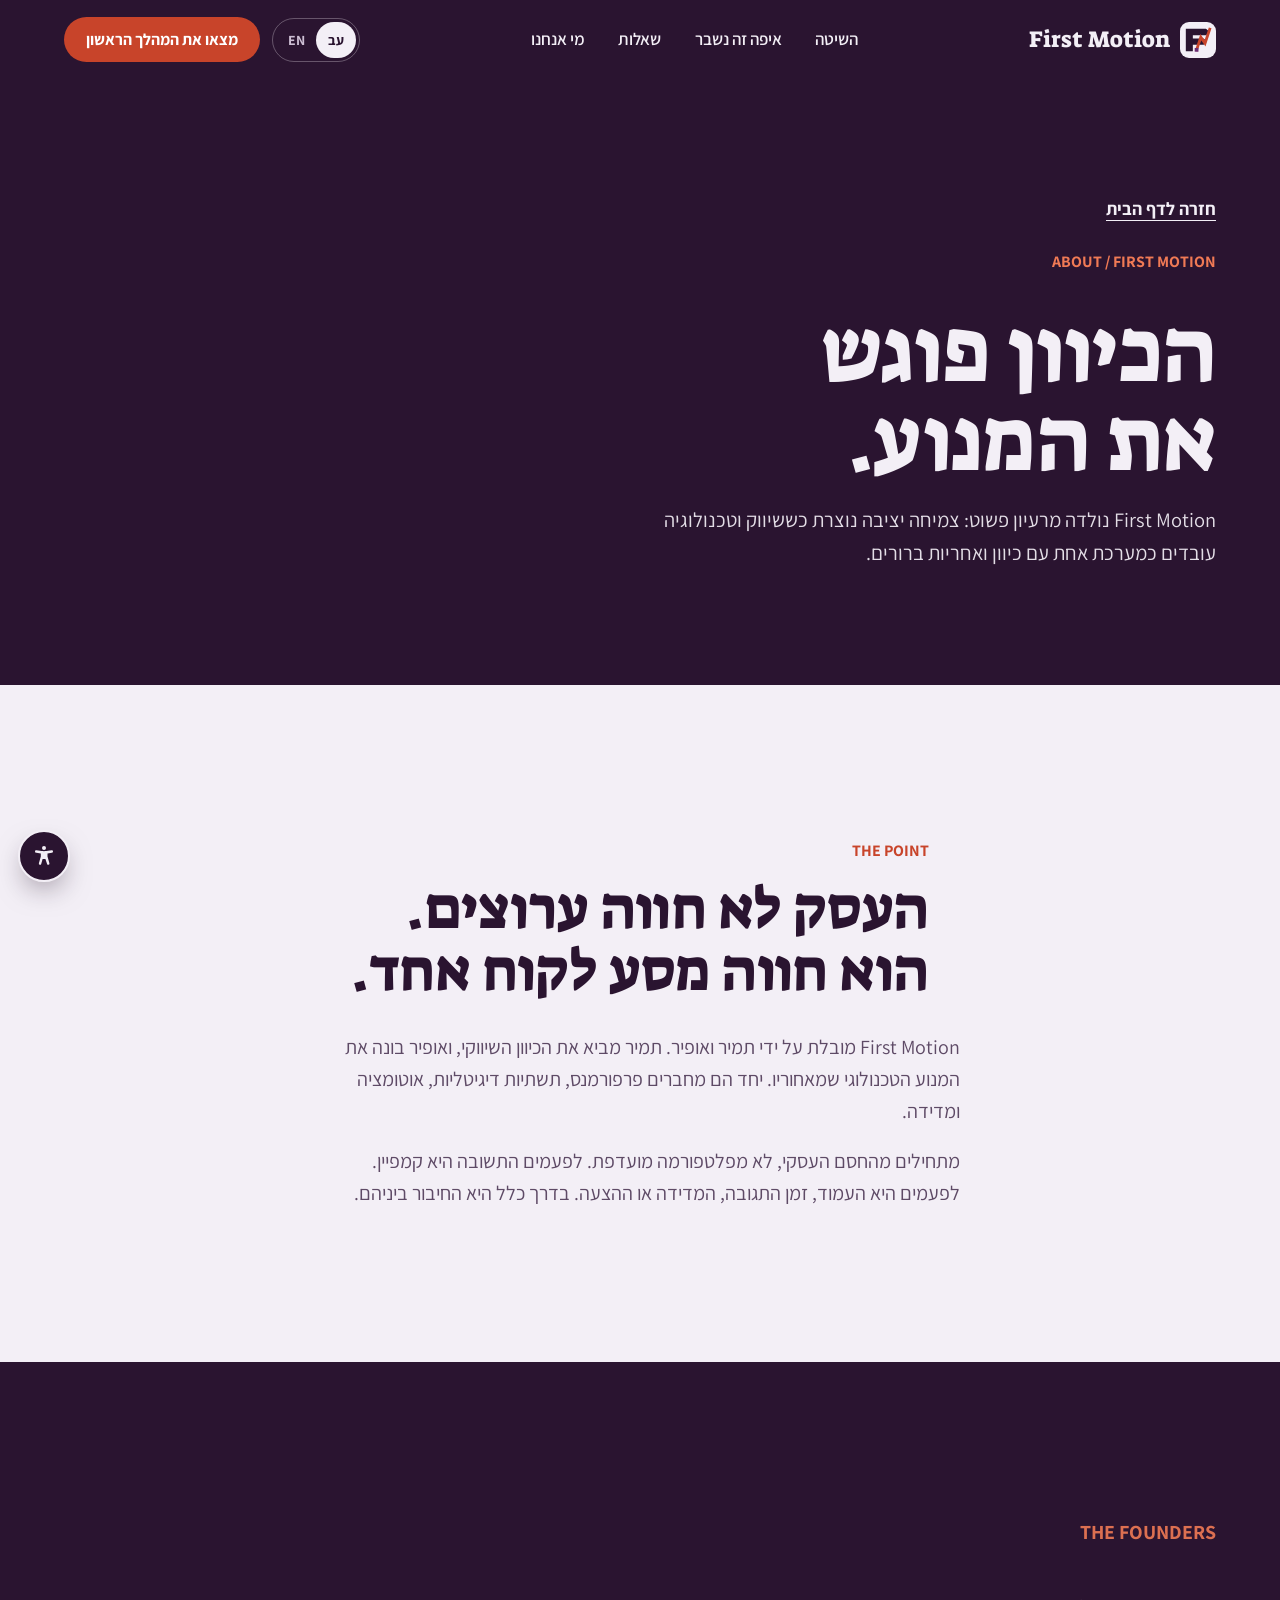
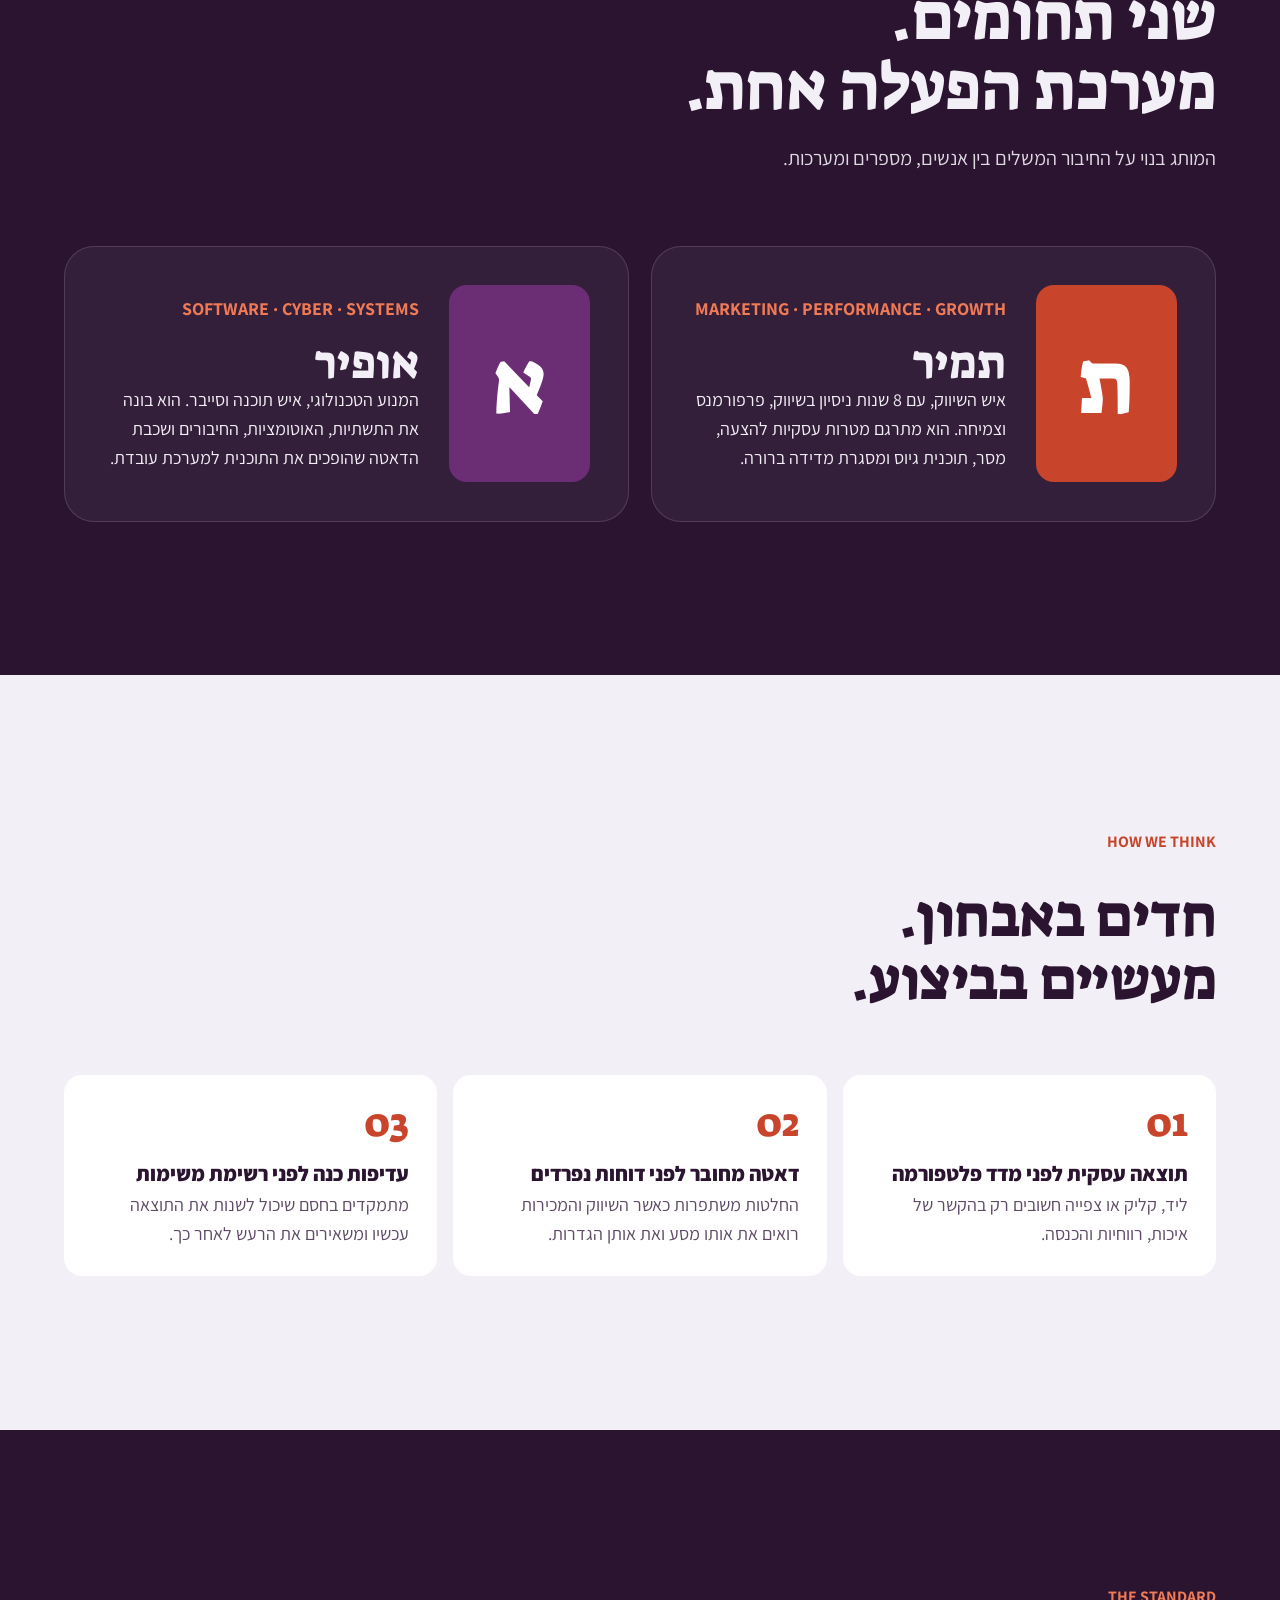
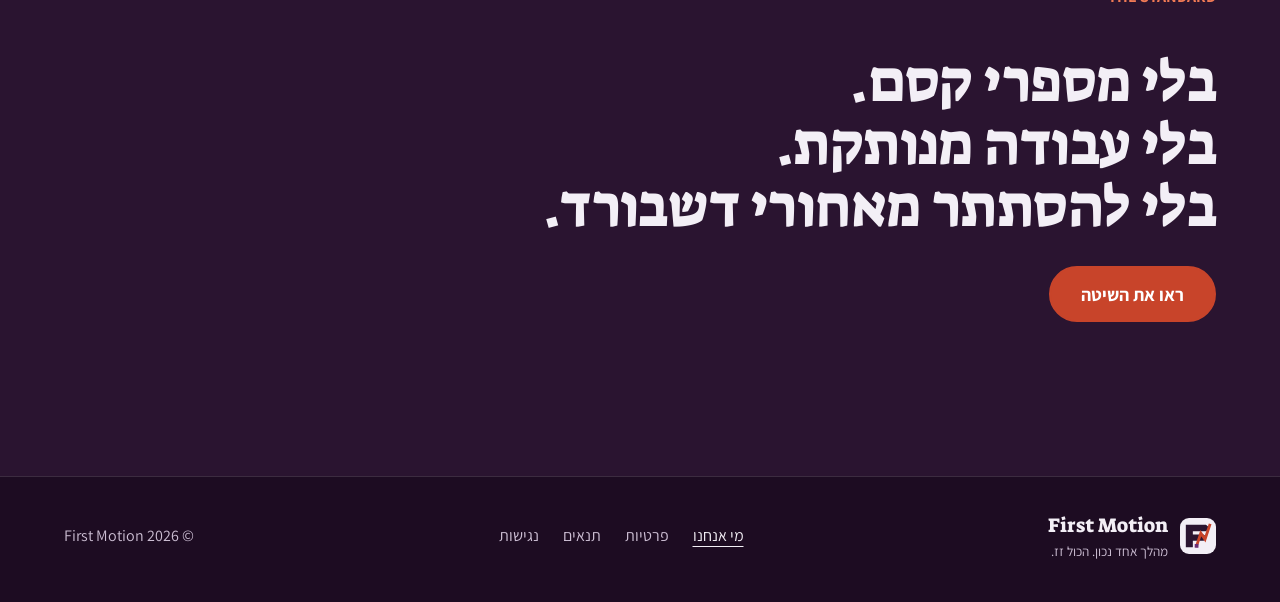
==== commit 78f9388c: "Momentum v2: cinematic hero, scroll-driven domino chain, full motion system - Opening animation, dar" ====
--- a/pages/about.html
+++ b/pages/about.html
@@ -2,10 +2,10 @@
 <html lang="he" dir="rtl">
 <head>
   <meta charset="UTF-8"><meta name="viewport" content="width=device-width, initial-scale=1.0">
-  <title>מי אנחנו | First Motion</title><meta name="description" content="הכירו את תמיר ואופיר, שני הצדדים של First Motion: כיוון שיווקי ומנוע טכנולוגי במערכת צמיחה אחת."><meta name="theme-color" content="#2A1430">
+  <title>מי אנחנו | First Motion</title><meta name="description" content="הכירו את תמיר ואופיר, שני הצדדים של First Motion: כיוון שיווקי ומנוע טכנולוגי במערכת צמיחה אחת."><meta name="theme-color" content="#1D0C22">
   <link rel="canonical" href="https://firstmotion.co/pages/about.html"><meta property="og:type" content="website"><meta property="og:locale" content="he_IL"><meta property="og:site_name" content="First Motion"><meta property="og:url" content="https://firstmotion.co/pages/about.html"><meta property="og:title" content="מי אנחנו | First Motion"><meta property="og:description" content="הכירו את תמיר ואופיר, שני הצדדים של First Motion: כיוון שיווקי ומנוע טכנולוגי במערכת צמיחה אחת."><meta property="og:image" content="https://firstmotion.co/assets/og-card.png"><meta property="og:image:width" content="1200"><meta property="og:image:height" content="630"><meta property="og:image:alt" content="First Motion — מהלך אחד נכון. הכול זז."><meta name="twitter:card" content="summary_large_image">
   <link rel="icon" href="../assets/first-motion-mark.svg" type="image/svg+xml">
-  <link rel="preconnect" href="https://fonts.googleapis.com"><link rel="preconnect" href="https://fonts.gstatic.com" crossorigin><link href="https://fonts.googleapis.com/css2?family=Assistant:wght@400;500;600;700;800&amp;family=Suez+One&amp;display=swap" rel="stylesheet"><link rel="stylesheet" href="../styles.css">
+  <link rel="stylesheet" href="../styles.css">
   <script async src="https://vortex-prd.vercel.app/t.js?k=wk_h3h2Pd0D1dhSOxzuHJ8gNUEgU5rAaEdU0L9AQxFx"></script>
 </head>
 <body>
--- a/styles.css
+++ b/styles.css
@@ -1,50 +1,60 @@
 /* ============================================================
-   First Motion — "Momentum" design system
-   Aubergine + coral on a lilac-grey ground. Suez One for display,
-   Assistant for text. One orchestrated motion moment: the hero
-   domino chain. Everything else stays calm.
+   First Motion — "Momentum" v2
+   Dark cinematic hero, scroll-driven domino chain, editorial type.
+   Aubergine + coral. Suez One (display) + Assistant (text), self-hosted.
+   Motion is progressive: content is visible without JS, and
+   reduced-motion / the a11y "stop motion" toggle show the end states.
    ============================================================ */
 
+@font-face { font-family: "Suez One"; src: url("assets/fonts/suez-one-hebrew-400-normal.woff2") format("woff2"); font-weight: 400; font-display: swap; unicode-range: U+0307-0308, U+0590-05FF, U+200C-2010, U+20AA, U+25CC, U+FB1D-FB4F; }
+@font-face { font-family: "Suez One"; src: url("assets/fonts/suez-one-latin-400-normal.woff2") format("woff2"); font-weight: 400; font-display: swap; unicode-range: U+0000-00FF, U+0131, U+0152-0153, U+02BB-02BC, U+02C6, U+02DA, U+02DC, U+0304, U+0308, U+0329, U+2000-206F, U+20AC, U+2122, U+2191, U+2193, U+2212, U+2215, U+FEFF, U+FFFD; }
+@font-face { font-family: "Assistant"; src: url("assets/fonts/assistant-hebrew-400-normal.woff2") format("woff2"); font-weight: 400; font-display: swap; unicode-range: U+0307-0308, U+0590-05FF, U+200C-2010, U+20AA, U+25CC, U+FB1D-FB4F; }
+@font-face { font-family: "Assistant"; src: url("assets/fonts/assistant-hebrew-600-normal.woff2") format("woff2"); font-weight: 600; font-display: swap; unicode-range: U+0307-0308, U+0590-05FF, U+200C-2010, U+20AA, U+25CC, U+FB1D-FB4F; }
+@font-face { font-family: "Assistant"; src: url("assets/fonts/assistant-hebrew-700-normal.woff2") format("woff2"); font-weight: 700; font-display: swap; unicode-range: U+0307-0308, U+0590-05FF, U+200C-2010, U+20AA, U+25CC, U+FB1D-FB4F; }
+@font-face { font-family: "Assistant"; src: url("assets/fonts/assistant-hebrew-800-normal.woff2") format("woff2"); font-weight: 800; font-display: swap; unicode-range: U+0307-0308, U+0590-05FF, U+200C-2010, U+20AA, U+25CC, U+FB1D-FB4F; }
+@font-face { font-family: "Assistant"; src: url("assets/fonts/assistant-latin-400-normal.woff2") format("woff2"); font-weight: 400; font-display: swap; unicode-range: U+0000-00FF, U+0131, U+0152-0153, U+02BB-02BC, U+02C6, U+02DA, U+02DC, U+0304, U+0308, U+0329, U+2000-206F, U+20AC, U+2122, U+2191, U+2193, U+2212, U+2215, U+FEFF, U+FFFD; }
+@font-face { font-family: "Assistant"; src: url("assets/fonts/assistant-latin-600-normal.woff2") format("woff2"); font-weight: 600; font-display: swap; unicode-range: U+0000-00FF, U+0131, U+0152-0153, U+02BB-02BC, U+02C6, U+02DA, U+02DC, U+0304, U+0308, U+0329, U+2000-206F, U+20AC, U+2122, U+2191, U+2193, U+2212, U+2215, U+FEFF, U+FFFD; }
+@font-face { font-family: "Assistant"; src: url("assets/fonts/assistant-latin-700-normal.woff2") format("woff2"); font-weight: 700; font-display: swap; unicode-range: U+0000-00FF, U+0131, U+0152-0153, U+02BB-02BC, U+02C6, U+02DA, U+02DC, U+0304, U+0308, U+0329, U+2000-206F, U+20AC, U+2122, U+2191, U+2193, U+2212, U+2215, U+FEFF, U+FFFD; }
+@font-face { font-family: "Assistant"; src: url("assets/fonts/assistant-latin-800-normal.woff2") format("woff2"); font-weight: 800; font-display: swap; unicode-range: U+0000-00FF, U+0131, U+0152-0153, U+02BB-02BC, U+02C6, U+02DA, U+02DC, U+0304, U+0308, U+0329, U+2000-206F, U+20AC, U+2122, U+2191, U+2193, U+2212, U+2215, U+FEFF, U+FFFD; }
+
 :root {
-  --ink: #2A1430;          /* aubergine — text, dark sections */
-  --ink-deep: #1D0C22;     /* deepest surface */
-  --plum: #6B2D73;         /* secondary accent */
-  --paper: #F3EFF6;        /* page ground */
-  --paper-2: #E8E0EE;      /* sunken ground */
+  --ink: #2A1430;
+  --ink-deep: #1D0C22;
+  --ink-soft: #3A1F42;
+  --plum: #6B2D73;
+  --paper: #F3EFF6;
+  --paper-2: #E8E0EE;
   --card: #FFFFFF;
-  --muted: #5E4A66;        /* secondary text on paper (7.2:1) */
-  --muted-dark: #CDBFD4;   /* secondary text on ink (9.6:1) */
+  --muted: #5E4A66;
+  --muted-dark: #CDBFD4;
   --rule: #D7CBDF;
-  --rule-dark: #4A2F52;
-  --coral: #C8442A;        /* buttons with white text (4.9:1) */
+  --rule-dark: rgba(243, 239, 246, .14);
+  --coral: #C8442A;
   --coral-hover: #A93720;
-  --coral-glow: #F07A55;   /* coral on dark surfaces (6.1:1 on ink) */
+  --coral-glow: #F07A55;
   --tile: #2A1430;
 
   --font-display: "Suez One", "Assistant", serif;
   --font-body: "Assistant", system-ui, -apple-system, "Segoe UI", sans-serif;
 
-  --max: 1240px;
-  --pad: clamp(20px, 5vw, 64px);
+  --max: 1280px;
+  --pad: clamp(20px, 5vw, 72px);
   --radius-s: 10px;
   --radius-m: 18px;
-  --radius-l: 28px;
-  --section-y: clamp(88px, 11vw, 148px);
-  --ease-fall: cubic-bezier(.55, .05, .85, .3);
+  --radius-l: 30px;
+  --section-y: clamp(96px, 12vw, 168px);
   --ease-out: cubic-bezier(.16, 1, .3, 1);
 }
 
 *, *::before, *::after { box-sizing: border-box; }
-html { scroll-behavior: smooth; -webkit-text-size-adjust: 100%; }
+html { -webkit-text-size-adjust: 100%; }
+html:not(.lenis) { scroll-behavior: smooth; }
+html.lenis, html.lenis body { height: auto; }
+.lenis.lenis-stopped { overflow: hidden; }
 body {
-  margin: 0;
-  font-family: var(--font-body);
-  font-size: 18px;
-  line-height: 1.6;
-  color: var(--ink);
-  background: var(--paper);
-  -webkit-font-smoothing: antialiased;
-  text-rendering: optimizeLegibility;
+  margin: 0; font-family: var(--font-body); font-size: 18px; line-height: 1.6;
+  color: var(--ink); background: var(--paper);
+  -webkit-font-smoothing: antialiased; text-rendering: optimizeLegibility; overflow-x: clip;
 }
 img, svg, video { max-width: 100%; display: block; }
 a { color: inherit; }
@@ -54,288 +64,277 @@
 p { margin: 0; }
 ul, ol { margin: 0; padding: 0; list-style: none; }
 ::selection { background: var(--coral); color: #fff; }
-
-:focus-visible { outline: 3px solid var(--coral); outline-offset: 3px; border-radius: 4px; }
-
-.skip-link {
-  position: fixed; z-index: 300; inset-inline-start: 16px; top: 12px;
-  padding: 12px 18px; color: #fff; background: var(--ink); border-radius: var(--radius-s);
-  font-weight: 700; text-decoration: none; transform: translateY(-160%); transition: transform .2s;
-}
+:focus-visible { outline: 3px solid var(--coral-glow); outline-offset: 3px; border-radius: 4px; }
+
+.skip-link { position: fixed; z-index: 500; inset-inline-start: 16px; top: 12px; padding: 12px 18px; color: #fff; background: var(--coral); border-radius: var(--radius-s); font-weight: 700; text-decoration: none; transform: translateY(-200%); transition: transform .2s; }
 .skip-link:focus { transform: none; }
 
-/* ---------- Buttons & links ---------- */
+.wrap { max-width: var(--max); margin-inline: auto; }
+/* sub-page sections */
+.section { padding: var(--section-y) var(--pad); }
+.section > * { max-width: var(--max); margin-inline: auto; }
+.section-head { display: grid; gap: 22px; margin-bottom: clamp(48px, 6vw, 80px); }
+.section-head h2 { font-size: clamp(40px, 5.8vw, 84px); line-height: 1.02; max-width: 18ch; }
+.section-head p { font-size: clamp(18px, 1.6vw, 22px); color: var(--muted); max-width: 56ch; }
+
+/* ---------- Intro (page opening) ---------- */
+.intro { display: none; }
+html.js .intro {
+  position: fixed; inset: 0; z-index: 400; display: grid; place-items: center; gap: 22px; align-content: center;
+  background: var(--ink-deep); color: var(--paper);
+}
+html.intro-seen .intro, html.no-motion .intro { display: none; }
+.intro-tile { width: 46px; height: 100px; border-radius: 10px; background: var(--coral); box-shadow: 0 0 70px 10px rgba(240,122,85,.35); transform-origin: bottom left; }
+[dir="ltr"] .intro-tile { transform-origin: bottom right; }
+.intro-word { font-family: var(--font-display); font-size: clamp(26px, 3vw, 36px); opacity: 0; }
+
+/* ---------- Buttons ---------- */
 .button {
+  position: relative; isolation: isolate; overflow: hidden;
   display: inline-flex; align-items: center; justify-content: center; gap: 10px;
-  min-height: 52px; padding: 14px 28px; border: 2px solid var(--ink); border-radius: 999px;
-  font: 700 18px/1.2 var(--font-body); color: var(--ink); background: transparent;
-  text-decoration: none; cursor: pointer; transition: background-color .2s, color .2s, border-color .2s, transform .2s;
-}
-.button:hover { background: var(--ink); color: var(--paper); }
+  min-height: 56px; padding: 15px 30px; border: 2px solid currentColor; border-radius: 999px;
+  font: 700 18px/1.2 var(--font-body); color: var(--ink); background: transparent; text-decoration: none; cursor: pointer;
+  transition: color .35s var(--ease-out), border-color .35s var(--ease-out);
+}
+.button::before {
+  content: ""; position: absolute; inset: 0; z-index: -1; border-radius: inherit;
+  background: var(--ink); transform: scaleX(0); transform-origin: right; transition: transform .45s var(--ease-out);
+}
+[dir="ltr"] .button::before { transform-origin: left; }
+.button:hover::before { transform: scaleX(1); }
+.button:hover { color: var(--paper); border-color: var(--ink); }
 .button-primary { color: #fff; background: var(--coral); border-color: var(--coral); }
-.button-primary:hover { background: var(--coral-hover); border-color: var(--coral-hover); color: #fff; }
-.button-light { color: var(--ink); background: var(--paper); border-color: var(--paper); }
-.button-light:hover { background: #fff; border-color: #fff; color: var(--ink); }
-.button-large { min-height: 60px; padding: 16px 36px; font-size: 20px; }
+.button-primary::before { background: var(--ink-deep); }
+.button-primary:hover { color: #fff; border-color: var(--ink-deep); }
+.button-ghost { color: var(--paper); border-color: rgba(243,239,246,.5); }
+.button-ghost::before { background: var(--paper); }
+.button-ghost:hover { color: var(--ink); border-color: var(--paper); }
+.button-large { min-height: 64px; padding: 18px 40px; font-size: 21px; }
 .button[disabled] { opacity: .45; cursor: not-allowed; }
-
-.text-link {
-  display: inline-flex; align-items: center; min-height: 52px; padding: 0 6px;
-  font-weight: 700; text-decoration: underline; text-decoration-thickness: 2px; text-underline-offset: 7px;
-}
-.text-link:hover { color: var(--coral); }
+.button[disabled]::before { display: none; }
 
 /* ---------- Header ---------- */
 .site-header {
-  position: sticky; top: 0; z-index: 100;
+  position: fixed; inset-inline: 0; top: 0; z-index: 100;
   display: flex; align-items: center; justify-content: space-between; gap: 24px;
-  padding: 14px var(--pad);
-  background: color-mix(in srgb, var(--paper) 88%, transparent);
-  backdrop-filter: saturate(1.4) blur(12px); -webkit-backdrop-filter: saturate(1.4) blur(12px);
-  border-bottom: 1px solid transparent; transition: border-color .2s;
-}
-.site-header.scrolled { border-bottom-color: var(--rule); }
+  padding: 16px var(--pad); color: var(--paper);
+  transition: transform .5s var(--ease-out), background-color .4s, padding .4s;
+}
+.site-header.scrolled { background: rgba(29, 12, 34, .78); backdrop-filter: blur(14px) saturate(1.3); -webkit-backdrop-filter: blur(14px) saturate(1.3); padding-block: 10px; }
+.site-header.hide { transform: translateY(-110%); }
 .logo { display: inline-flex; align-items: center; gap: 10px; text-decoration: none; }
 .brand-symbol { width: 36px; height: 36px; }
-.logo-copy strong { font-family: var(--font-display); font-weight: 400; font-size: 23px; letter-spacing: -0.01em; }
+.site-header .brand-symbol, .site-footer .brand-symbol { background: var(--paper); border-radius: 9px; padding: 3px; }
+.logo-copy strong { font-family: var(--font-display); font-weight: 400; font-size: 23px; white-space: nowrap; }
 .logo-copy small { display: none; }
-.main-nav { display: flex; gap: clamp(18px, 2.6vw, 36px); }
-.main-nav a { font-weight: 600; font-size: 17px; text-decoration: none; padding: 8px 0; border-bottom: 2px solid transparent; }
-.main-nav a:hover { border-bottom-color: var(--coral); }
+.main-nav { display: flex; gap: clamp(18px, 2.6vw, 38px); }
+.main-nav a { position: relative; font-weight: 600; font-size: 17px; text-decoration: none; padding: 10px 0; }
+.main-nav a::after { content: ""; position: absolute; inset-inline: 0; bottom: 4px; height: 2px; background: var(--coral-glow); transform: scaleX(0); transform-origin: right; transition: transform .35s var(--ease-out); }
+[dir="ltr"] .main-nav a::after { transform-origin: left; }
+.main-nav a:hover::after { transform: scaleX(1); }
 .header-actions { display: flex; align-items: center; gap: 12px; }
-.lang-toggle { display: inline-flex; border: 1.5px solid var(--rule); border-radius: 999px; padding: 3px; }
-.lang-opt {
-  min-width: 40px; min-height: 36px; border: 0; border-radius: 999px; background: transparent;
-  font: 700 14px var(--font-body); color: var(--muted); cursor: pointer;
-}
-.lang-opt.active, .lang-opt[aria-pressed="true"] { background: var(--ink); color: var(--paper); }
-.header-cta {
-  display: inline-flex; align-items: center; min-height: 44px; padding: 10px 20px; border-radius: 999px;
-  font-weight: 700; font-size: 16px; color: #fff; background: var(--coral); text-decoration: none; white-space: nowrap;
-}
+.lang-toggle { display: inline-flex; border: 1.5px solid rgba(243,239,246,.3); border-radius: 999px; padding: 3px; }
+.lang-opt { min-width: 40px; min-height: 36px; border: 0; border-radius: 999px; background: transparent; font: 700 14px var(--font-body); color: var(--muted-dark); cursor: pointer; }
+.lang-opt.active, .lang-opt[aria-pressed="true"] { background: var(--paper); color: var(--ink); }
+.header-cta { display: inline-flex; align-items: center; min-height: 44px; padding: 10px 22px; border-radius: 999px; font-weight: 700; font-size: 16px; color: #fff; background: var(--coral); text-decoration: none; white-space: nowrap; transition: background-color .25s; }
 .header-cta:hover { background: var(--coral-hover); }
-.menu-toggle { display: none; width: 44px; height: 44px; border: 0; border-radius: 50%; background: var(--ink); cursor: pointer; position: relative; }
-.menu-toggle span { position: absolute; left: 13px; right: 13px; height: 2px; background: var(--paper); transition: transform .2s; }
+.menu-toggle { display: none; width: 44px; height: 44px; border: 0; border-radius: 50%; background: var(--paper); cursor: pointer; position: relative; }
+.menu-toggle span { position: absolute; left: 13px; right: 13px; height: 2px; background: var(--ink); transition: transform .25s; }
 .menu-toggle span:first-child { top: 17px; }
 .menu-toggle span:last-child { top: 25px; }
 .menu-open .menu-toggle span:first-child { transform: translateY(4px) rotate(45deg); }
 .menu-open .menu-toggle span:last-child { transform: translateY(-4px) rotate(-45deg); }
 
-/* ---------- Layout ---------- */
-.section { padding: var(--section-y) var(--pad); }
-.section > * { max-width: var(--max); margin-inline: auto; }
-.section-head { display: grid; gap: 20px; margin-bottom: clamp(44px, 6vw, 72px); }
-.section-head h2 { font-size: clamp(36px, 5.2vw, 68px); line-height: 1.05; max-width: 20ch; }
-.section-head p { font-size: clamp(18px, 1.6vw, 21px); color: var(--muted); max-width: 58ch; }
-
 /* ---------- Hero ---------- */
-.hero { padding: clamp(48px, 7vw, 96px) var(--pad) 0; overflow: hidden; }
-.hero-copy { max-width: var(--max); margin: 0 auto; display: grid; grid-template-columns: minmax(0, 1.45fr) minmax(0, 1fr); gap: clamp(32px, 5vw, 80px); align-items: end; }
-.hero h1 { font-size: clamp(54px, 8vw, 124px); line-height: .96; }
-.hero h1 span { white-space: nowrap; }
-.hero h1 span { display: block; }
-.hero-line-2 { color: var(--coral); }
-.hero-side { display: grid; gap: 28px; padding-bottom: 12px; }
-.hero-lead { font-size: clamp(19px, 1.7vw, 22px); line-height: 1.6; color: var(--muted); max-width: 46ch; }
-.hero-actions { display: flex; flex-wrap: wrap; gap: 8px 18px; align-items: center; }
-
-/* Domino stage — the one orchestrated motion moment */
-.domino-stage {
-  --h: clamp(140px, 19vw, 260px);
-  --w: calc(var(--h) * .42);
-  --gap: calc(var(--h) * .44);
-  --lean: -26deg;
-  --origin: bottom left;
-  max-width: var(--max); margin: clamp(48px, 7vw, 88px) auto 0; padding: 0;
-}
-[dir="ltr"] .domino-stage { --lean: 26deg; --origin: bottom right; }
-.domino-row {
-  display: flex; justify-content: flex-start; align-items: flex-end; gap: var(--gap);
-  height: calc(var(--h) + 24px); padding-inline-start: 4px;
-  border-bottom: 3px solid var(--ink);
-}
-.domino {
-  position: relative; flex: none; width: var(--w); height: var(--h);
-  display: flex; justify-content: center; padding-top: calc(var(--h) * .09);
-  border-radius: calc(var(--w) * .16);
-  background: var(--tile); color: var(--paper);
-  box-shadow: inset 0 0 0 1px rgba(255,255,255,.06), 0 18px 30px -18px rgba(29,12,34,.55);
-  transform-origin: var(--origin);
-  transition: transform .42s var(--ease-fall), background-color .3s, box-shadow .4s;
-  transition-delay: calc(var(--i) * 150ms);
-}
-.domino::after {
-  content: ""; position: absolute; left: 22%; right: 22%; top: 50%; height: 2px; border-radius: 2px;
-  background: rgba(243,239,246,.22);
-}
-.domino b { font-family: var(--font-display); font-weight: 400; font-size: clamp(14px, 1.9vw, 26px); line-height: 1.1; white-space: nowrap; }
-.domino:first-child { background: var(--coral); color: #fff; }
-.domino:first-child::after { background: rgba(255,255,255,.35); }
-.domino-stage[data-state="fallen"] .domino:not(.domino-last) { transform: rotate(var(--lean)); }
-.domino-stage[data-state="fallen"] .domino-last {
-  background: var(--coral); color: #fff;
-  box-shadow: 0 0 0 6px rgba(200,68,42,.16), 0 0 60px 10px rgba(240,122,85,.35);
-  animation: domino-hit .5s var(--ease-out) both; animation-delay: calc(4 * 150ms + 260ms);
-}
-@keyframes domino-hit {
-  0% { transform: none; }
-  35% { transform: rotate(calc(var(--lean) / 7)); }
-  100% { transform: none; }
-}
-.domino-stage[data-state="resetting"] .domino { transition-delay: calc((4 - var(--i)) * 60ms); transition-duration: .35s; transition-timing-function: var(--ease-out); }
-.domino-caption {
-  display: flex; flex-wrap: wrap; align-items: center; justify-content: space-between; gap: 12px 24px;
-  padding: 18px 0 clamp(40px, 6vw, 72px); font-size: 17px; color: var(--muted);
-}
-.domino-replay {
-  min-height: 44px; padding: 8px 20px; border: 1.5px solid var(--ink); border-radius: 999px;
-  font: 700 16px var(--font-body); color: var(--ink); background: transparent; cursor: pointer;
-}
-.domino-replay:hover { background: var(--ink); color: var(--paper); }
-
-/* ---------- Pledges strip ---------- */
-.pledges { background: var(--ink); color: var(--paper); padding: clamp(32px, 4vw, 48px) var(--pad); }
-.pledges ul { max-width: var(--max); margin: 0 auto; display: grid; grid-template-columns: repeat(3, minmax(0, 1fr)); gap: 24px 48px; }
-.pledges li { display: grid; gap: 4px; padding-inline-start: 18px; border-inline-start: 3px solid var(--coral-glow); }
-.pledges strong { font-family: var(--font-display); font-weight: 400; font-size: clamp(21px, 2vw, 26px); line-height: 1.2; }
-.pledges span { color: var(--muted-dark); font-size: 17px; }
-
-/* ---------- Gap map ---------- */
-.gap-map { display: grid; gap: 18px; background: var(--card); border-radius: var(--radius-l); padding: clamp(24px, 4vw, 48px); }
-.gap-track { display: grid; grid-template-columns: repeat(3, minmax(0, 1fr)) 72px repeat(2, minmax(0, 1fr)); gap: 10px; align-items: stretch; }
-.gap-tile {
-  display: grid; place-items: center; min-height: 92px; padding: 10px; border-radius: var(--radius-m);
-  background: var(--paper); font-family: var(--font-display); font-size: clamp(18px, 2vw, 26px);
-}
-.gap-break { position: relative; display: grid; place-items: center; }
-.gap-break i { width: 100%; height: 0; border-top: 3px dashed var(--coral); }
-.gap-break::before, .gap-break::after { content: ""; position: absolute; width: 3px; height: 34px; background: var(--coral); border-radius: 2px; }
-.gap-break::before { inset-inline-start: 0; transform: rotate(18deg); }
-.gap-break::after { inset-inline-end: 0; transform: rotate(18deg); }
-.gap-owners { display: grid; grid-template-columns: 3fr 72px 2fr; gap: 10px; text-align: center; font-weight: 700; font-size: 16px; }
-.gap-owners .owner { padding: 10px 6px; border-top: 2px solid var(--muted); color: var(--muted); }
-.gap-owners .owner-none { border-top-color: var(--coral); color: var(--coral); font-size: 14px; padding-inline: 0; }
-.owner-us {
-  margin-top: 8px; padding: 16px; border-radius: var(--radius-m); text-align: center;
-  font-family: var(--font-display); font-size: clamp(20px, 2.2vw, 28px); color: #fff; background: var(--ink);
-}
-
-/* ---------- Chain list ---------- */
-.chain { background: var(--card); }
-@media (min-width: 1081px) {
-  .chain {
-    display: grid; grid-template-columns: minmax(0, .85fr) minmax(0, 1.15fr); column-gap: clamp(48px, 6vw, 96px);
-    padding-inline: max(var(--pad), calc((100% - var(--max)) / 2));
-  }
-  .chain > * { max-width: none; margin-inline: 0; }
-  .chain .section-head { position: sticky; top: 120px; align-self: start; }
-  .chain .section-head h2 { font-size: clamp(44px, 5vw, 72px); }
-}
-.chain-list { counter-reset: chain; display: grid; }
-.chain-item {
-  display: grid; grid-template-columns: clamp(76px, 9vw, 112px) minmax(0, 1fr); gap: clamp(20px, 4vw, 56px);
-  padding: clamp(28px, 4vw, 44px) 0; border-top: 1px solid var(--rule); align-items: start;
-}
-.chain-item:last-child { border-bottom: 1px solid var(--rule); }
-.chain-tile {
-  display: flex; justify-content: center; padding-top: 14px; aspect-ratio: 1 / 2.1;
-  border-radius: 14px; background: var(--tile); color: var(--paper);
-}
-.chain-tile b { font-family: var(--font-display); font-weight: 400; font-size: clamp(14px, 1.5vw, 19px); }
-.chain-tile-hot { background: var(--plum); }
-.chain-tile-end { background: var(--coral); color: #fff; }
-.chain-body { display: grid; gap: 14px; max-width: 64ch; }
-.chain-body h3 { font-family: var(--font-display); font-weight: 400; font-size: clamp(26px, 3vw, 38px); line-height: 1.15; }
-.chain-body p { color: var(--muted); font-size: 18px; }
-.chips { display: flex; flex-wrap: wrap; gap: 8px; margin-top: 4px; }
-.chips li { padding: 6px 14px; border-radius: 999px; background: var(--paper); font-size: 15px; font-weight: 600; }
+.hero { position: relative; min-height: 100svh; display: grid; align-items: end; overflow: hidden; color: var(--paper); background: var(--ink-deep); isolation: isolate; }
+.hero-media { position: absolute; inset: -4% 0 0; z-index: -1; will-change: transform; }
+.hero-poster, .hero-video { position: absolute; inset: 0; width: 100%; height: 100%; object-fit: cover; object-position: 50% 70%; }
+.hero-video { opacity: 0; transition: opacity 1.2s ease; }
+.hero-video.playing { opacity: 1; }
+.hero-shade {
+  position: absolute; inset: 0;
+  background:
+    linear-gradient(to top, rgba(29,12,34,.96) 0%, rgba(29,12,34,.55) 38%, rgba(29,12,34,.15) 70%, rgba(29,12,34,.55) 100%),
+    radial-gradient(120% 80% at 85% 20%, rgba(29,12,34,.0) 0%, rgba(29,12,34,.35) 70%);
+}
+.hero-inner { width: 100%; max-width: calc(var(--max) + 2 * var(--pad)); margin: 0 auto; padding: 140px var(--pad) clamp(56px, 8vw, 96px); }
+.hero-title { font-size: clamp(64px, 11.5vw, 184px); line-height: .92; margin-bottom: clamp(32px, 4vw, 56px); }
+.hero-title .line { display: block; overflow: hidden; padding-bottom: .08em; margin-bottom: -.08em; }
+.hero-title .line-in { display: block; }
+.hero-title .accent { color: var(--coral-glow); }
+.hero-foot { display: grid; grid-template-columns: minmax(0, 1fr) auto; gap: 24px 64px; align-items: end; }
+.hero-lead { font-size: clamp(19px, 1.6vw, 22px); line-height: 1.6; color: var(--muted-dark); max-width: 50ch; }
+.hero-actions { display: flex; flex-wrap: wrap; gap: 12px; }
+.scroll-cue { position: absolute; inset-inline-start: 50%; bottom: 22px; width: 28px; height: 46px; border: 2px solid rgba(243,239,246,.4); border-radius: 999px; transform: translateX(50%); }
+[dir="ltr"] .scroll-cue { transform: translateX(-50%); }
+.scroll-cue span { position: absolute; left: 50%; top: 8px; width: 4px; height: 9px; margin-left: -2px; border-radius: 2px; background: var(--paper); animation: cue 1.8s var(--ease-out) infinite; }
+@keyframes cue { 0% { transform: translateY(0); opacity: 1; } 70% { transform: translateY(16px); opacity: 0; } 100% { opacity: 0; } }
+
+/* ---------- Marquee ---------- */
+.marquee { background: var(--coral); color: #fff; overflow: hidden; padding: 22px 0; }
+.marquee-track { display: flex; align-items: center; gap: 40px; width: max-content; animation: marquee 40s linear infinite; }
+[dir="rtl"] .marquee-track { animation-name: marquee-rtl; }
+.marquee-track span { font-family: var(--font-display); font-size: clamp(24px, 2.6vw, 38px); white-space: nowrap; }
+.marquee-track i { flex: none; width: 14px; height: 30px; border-radius: 4px; background: var(--ink-deep); transform: rotate(-14deg); }
+@keyframes marquee { to { transform: translateX(-50%); } }
+@keyframes marquee-rtl { to { transform: translateX(50%); } }
+html.gsap-marquee .marquee-track { animation: none; }
+
+/* ---------- Chain (scroll-driven) ---------- */
+.chain { background: var(--paper); }
+.chain-pin { max-width: var(--max); margin: 0 auto; padding: var(--section-y) var(--pad); box-sizing: content-box; }
+.chain-head { display: grid; gap: 22px; margin-bottom: 56px; }
+.chain-head h2 { font-size: clamp(44px, 6vw, 92px); line-height: 1; }
+.chain-head p { font-size: clamp(18px, 1.6vw, 21px); color: var(--muted); max-width: 46ch; }
+.chain-dots { display: none; }
+.chain-row { display: none; }
+.chain-panels { display: grid; gap: 28px; }
+.cpanel { display: grid; grid-template-columns: minmax(0, 1fr) minmax(0, 1fr); gap: clamp(24px, 4vw, 56px); align-items: center; padding: clamp(18px, 2vw, 24px); border-radius: var(--radius-l); background: var(--card); }
+.cpanel-media { margin: 0; aspect-ratio: 4 / 3; border-radius: var(--radius-m); overflow: hidden; background: var(--ink); }
+.cpanel-media img { width: 100%; height: 100%; object-fit: cover; }
+.cpanel-copy { display: grid; gap: 14px; padding-inline-end: 12px; }
+.cpanel-step { font-family: var(--font-display); font-size: 18px; color: var(--coral); }
+.cpanel-step span { display: inline-block; padding: 4px 14px; border-radius: 999px; background: #FBEFEB; }
+.cpanel h3 { font-family: var(--font-display); font-weight: 400; font-size: clamp(28px, 3vw, 44px); line-height: 1.08; }
+.cpanel p { color: var(--muted); }
+.chips { display: flex; flex-wrap: wrap; gap: 8px; margin-top: 6px; }
+.chips li { padding: 6px 14px; border-radius: 999px; background: var(--paper); font-size: 15px; font-weight: 700; }
+
+/* Pinned layout — enabled by JS on wide screens */
+.chain.is-pinned .chain-pin {
+  height: 100svh; padding-block: 0; display: grid; grid-template-columns: minmax(0, .78fr) minmax(0, 1.22fr);
+  column-gap: clamp(40px, 5vw, 88px); align-items: center;
+}
+.chain.is-pinned .chain-head { margin: 0; align-self: center; }
+.chain.is-pinned .chain-dots { display: flex; gap: 10px; margin-top: 8px; }
+.chain-dots li { width: 34px; height: 6px; border-radius: 3px; background: var(--rule); transition: background-color .3s, width .3s; }
+.chain-dots li.on { background: var(--coral); width: 54px; }
+.chain.is-pinned .chain-stage { display: grid; gap: 28px; align-content: center; }
+.chain.is-pinned .chain-row {
+  --h: clamp(92px, 11vh, 124px); --w: calc(var(--h) * .42); --gap: calc(var(--h) * .46);
+  display: flex; align-items: flex-end; gap: var(--gap); height: calc(var(--h) + 10px); border-bottom: 3px solid var(--ink); padding-inline-start: 6px;
+}
+.cd { position: relative; flex: none; width: var(--w); height: var(--h); display: flex; justify-content: center; padding-top: 10px; border-radius: 9px; background: var(--tile); color: var(--paper); transform-origin: bottom left; box-shadow: 0 14px 24px -14px rgba(29,12,34,.6); }
+[dir="ltr"] .cd { transform-origin: bottom right; }
+.cd b { font-family: var(--font-display); font-weight: 400; font-size: 13px; white-space: nowrap; }
+.cd:first-child { background: var(--coral); color: #fff; }
+.cd-last.lit { background: var(--coral); color: #fff; box-shadow: 0 0 0 5px rgba(200,68,42,.15), 0 0 50px 8px rgba(240,122,85,.35); }
+.chain.is-pinned .chips li { background: var(--card); }
+.chain.is-pinned .chain-panels { position: relative; display: block; height: min(58svh, 520px); }
+.chain.is-pinned .cpanel { position: absolute; inset: 0; grid-template-columns: minmax(0, 1fr); grid-template-rows: minmax(0, 1fr) auto; align-items: stretch; gap: 22px; padding: 0; background: transparent; }
+.chain.is-pinned .cpanel-media { aspect-ratio: auto; min-height: 0; }
+.chain.is-pinned .cpanel-copy { grid-template-columns: auto minmax(0, 1fr); align-items: start; column-gap: 28px; row-gap: 8px; padding: 0; }
+.chain.is-pinned .cpanel-step { grid-row: span 3; }
+.chain.is-pinned .cpanel-copy p:not(.cpanel-step) { max-width: 52ch; }
+
+/* ---------- Gap ---------- */
+.gap { background: var(--ink-deep); color: var(--paper); padding: var(--section-y) var(--pad); }
+.gap .section-head p { color: var(--muted-dark); }
+.gap-map { display: grid; grid-template-columns: 3fr auto 2fr; gap: 16px; align-items: start; }
+.gap-tiles { display: grid; grid-auto-flow: column; grid-auto-columns: minmax(0, 1fr); gap: 12px; }
+.gap-tiles span { display: grid; place-items: center; min-height: 110px; border-radius: var(--radius-m); background: rgba(243,239,246,.06); border: 1px solid var(--rule-dark); font-family: var(--font-display); font-size: clamp(18px, 2vw, 28px); }
+.owner { margin-top: 14px; padding-top: 12px; border-top: 2px solid rgba(243,239,246,.3); text-align: center; font-weight: 700; color: var(--muted-dark); }
+.gap-break { display: grid; justify-items: center; min-width: 96px; }
+.gap-crack { position: relative; width: 100%; height: 110px; }
+.gap-crack::before { content: ""; position: absolute; inset-inline: 0; top: 50%; border-top: 3px dashed var(--coral-glow); transform-origin: right; transform: scaleX(var(--crack, 1)); }
+.owner-none { color: var(--coral-glow); border-top-color: var(--coral-glow); width: 100%; }
+.gap-us { grid-column: 1 / -1; position: relative; margin-top: 24px; min-height: 84px; display: grid; place-items: center; border-radius: var(--radius-m); overflow: hidden; }
+.gap-us-bar { position: absolute; inset: 0; background: var(--coral); transform-origin: right; transform: scaleX(var(--bar, 1)); }
+[dir="ltr"] .gap-us-bar, [dir="ltr"] .gap-crack::before { transform-origin: left; }
+.gap-us p { position: relative; font-family: var(--font-display); font-size: clamp(22px, 2.6vw, 34px); color: #fff; }
 
 /* ---------- First move ---------- */
-.first-move { background: var(--ink); color: var(--paper); }
-.first-move > * { max-width: var(--max); width: 100%; }
-.first-move-intro { display: grid; gap: 22px; justify-items: start; margin-bottom: clamp(44px, 6vw, 72px); }
-.first-move-intro h2 { font-size: clamp(38px, 5.6vw, 76px); line-height: 1.02; max-width: 16ch; }
-.first-move-intro h2::after { content: ""; display: block; width: 72px; height: 6px; margin-top: 22px; border-radius: 3px; background: var(--coral-glow); }
-.first-move-intro p { max-width: 54ch; color: var(--muted-dark); font-size: clamp(18px, 1.6vw, 21px); }
-.steps { display: grid; grid-template-columns: repeat(4, minmax(0, 1fr)); gap: 0; border-top: 1px solid var(--rule-dark); }
-.steps li { display: grid; gap: 18px; align-content: start; padding: 28px 24px 8px 0; border-inline-end: 1px solid var(--rule-dark); padding-inline: 0 24px; }
-.steps li:last-child { border-inline-end: 0; }
-.steps li + li { padding-inline-start: 24px; }
-.step-num { font-family: var(--font-display); font-size: 56px; line-height: 1; color: var(--coral-glow); }
-.steps h3 { font-size: 22px; margin-bottom: 6px; }
-.steps p { color: var(--muted-dark); font-size: 17px; }
+.first-move { position: relative; background: var(--paper-2); padding: var(--section-y) var(--pad); }
+.first-move-intro { display: grid; gap: 22px; margin-bottom: clamp(56px, 7vw, 96px); }
+.first-move-intro h2 { font-size: clamp(42px, 6.2vw, 96px); line-height: 1; max-width: 14ch; }
+.first-move-intro p { max-width: 54ch; color: var(--muted); font-size: clamp(18px, 1.6vw, 22px); }
+.steps { position: relative; display: grid; grid-template-columns: repeat(4, minmax(0, 1fr)); gap: 24px; padding-top: 40px; }
+.steps::before { content: ""; position: absolute; inset-inline: 0; top: 0; height: 3px; background: var(--rule); }
+.steps::after { content: ""; position: absolute; inset-inline: 0; top: 0; height: 3px; background: var(--coral); transform-origin: right; transform: scaleX(var(--line, 1)); }
+[dir="ltr"] .steps::after { transform-origin: left; }
+.step { display: grid; gap: 12px; align-content: start; }
+.step-num { font-family: var(--font-display); font-size: clamp(64px, 7vw, 104px); line-height: .9; color: var(--coral); }
+.step h3 { font-size: 23px; }
+.step p { color: var(--muted); font-size: 17px; }
 
 /* ---------- Fit ---------- */
-.fit-grid { display: grid; grid-template-columns: repeat(4, minmax(0, 1fr)); gap: 16px; }
-.fit-grid article { display: grid; gap: 10px; align-content: start; padding: 28px 24px; border-radius: var(--radius-m); background: var(--card); }
-.fit-grid h3 { font-size: 21px; }
+.fit { background: var(--paper); padding: var(--section-y) var(--pad); }
+.fit-grid { display: grid; grid-template-columns: repeat(4, minmax(0, 1fr)); gap: 18px; perspective: 900px; }
+.fit-grid article { display: grid; gap: 12px; align-content: start; min-height: 240px; padding: 30px 26px; border-radius: var(--radius-l); background: var(--card); transition: transform .5s var(--ease-out), box-shadow .5s var(--ease-out); transform-style: preserve-3d; }
+.fit-grid article:hover { box-shadow: 0 30px 60px -30px rgba(42,20,48,.4); }
+.fit-grid h3 { font-family: var(--font-display); font-weight: 400; font-size: 26px; line-height: 1.1; }
 .fit-grid p { color: var(--muted); font-size: 17px; }
 .fit-grid .fit-condition { background: var(--coral); color: #fff; }
 .fit-grid .fit-condition p { color: #fff; }
 
-/* ---------- Founders (shared with about page) ---------- */
-.founders { background: var(--paper-2); }
+/* ---------- Founders ---------- */
+.founders { background: var(--ink); color: var(--paper); padding: var(--section-y) var(--pad); overflow: hidden; }
+.founders .section-head p { color: var(--muted-dark); }
 .founders-head { display: grid; gap: 20px; margin-bottom: clamp(44px, 6vw, 72px); }
 .founders-head h2 { font-size: clamp(36px, 5.2vw, 68px); line-height: 1.05; }
-.founders-head p { color: var(--muted); max-width: 58ch; font-size: 20px; }
-.founder-pair { display: grid; grid-template-columns: repeat(2, minmax(0, 1fr)); gap: 20px; }
-.founder-card { display: grid; grid-template-columns: auto minmax(0, 1fr); gap: 28px; align-items: start; padding: clamp(24px, 3vw, 40px); border-radius: var(--radius-l); background: var(--card); }
-.founder-card h3 { font-family: var(--font-display); font-weight: 400; font-size: clamp(32px, 3.4vw, 44px); line-height: 1; }
-.founder-card p { color: var(--muted); }
-.founder-role { margin: 8px 0 14px; font-weight: 700; color: var(--coral) !important; }
-.founder-initial {
-  display: grid; place-items: center; width: clamp(96px, 10vw, 132px); aspect-ratio: 3 / 4; border-radius: var(--radius-m);
-  font-family: var(--font-display); font-size: clamp(52px, 6vw, 76px); color: var(--paper); background: var(--ink);
-}
-.founder-ofir { background: var(--ink); color: var(--paper); }
-.founder-ofir p { color: var(--muted-dark); }
-.founder-ofir .founder-role { color: var(--coral-glow) !important; }
-.founder-ofir .founder-initial { background: var(--coral); color: #fff; }
+.founders-head p { max-width: 58ch; font-size: 20px; opacity: .9; }
+.founder-pair { display: grid; grid-template-columns: repeat(2, minmax(0, 1fr)); gap: 22px; }
+.founder-card { display: grid; grid-template-columns: auto minmax(0, 1fr); gap: 30px; align-items: start; padding: clamp(26px, 3vw, 44px); border-radius: var(--radius-l); background: rgba(243,239,246,.05); border: 1px solid var(--rule-dark); }
+.founder-card h3 { font-family: var(--font-display); font-weight: 400; font-size: clamp(36px, 3.6vw, 52px); line-height: 1; }
+.founder-copy p:not(.founder-role) { color: var(--muted-dark); }
+.founder-role { margin: 10px 0 16px; font-weight: 700; color: var(--coral-glow) !important; }
+.founder-initial { font-family: var(--font-display); font-size: clamp(64px, 7vw, 96px); line-height: 1; display: grid; place-items: center; width: clamp(110px, 11vw, 150px); aspect-ratio: 3 / 4.2; border-radius: var(--radius-m); background: var(--coral); color: #fff; overflow: hidden; }
+.founder-initial span { font-family: var(--font-display); font-size: clamp(64px, 7vw, 96px); line-height: 1; }
+.founder-ofir .founder-initial { background: var(--plum); }
 .founder-code { display: none; }
+/* subpage founder cards sit on a light section */
+.about-founders .founder-card, .founders.section .founder-card { background: rgba(243,239,246,.05); }
 
 /* ---------- FAQ ---------- */
+.faq { background: var(--paper); padding: var(--section-y) var(--pad); }
+.faq-wrap { display: grid; grid-template-columns: minmax(0, .8fr) minmax(0, 1.2fr); gap: clamp(40px, 6vw, 96px); align-items: start; }
+.faq-wrap .section-head { position: sticky; top: 120px; margin: 0; }
+.faq-wrap .section-head h2 { font-size: clamp(40px, 4.4vw, 64px); max-width: none; }
 .faq-list { display: grid; border-top: 2px solid var(--ink); }
 .faq-list details { border-bottom: 1px solid var(--rule); }
-.faq-list summary {
-  display: flex; align-items: center; justify-content: space-between; gap: 24px; min-height: 76px; padding: 18px 0;
-  font-weight: 800; font-size: clamp(19px, 1.8vw, 23px); cursor: pointer; list-style: none;
-}
+.faq-list summary { display: flex; align-items: center; justify-content: space-between; gap: 24px; min-height: 84px; padding: 20px 0; font-weight: 800; font-size: clamp(19px, 1.8vw, 24px); cursor: pointer; list-style: none; transition: color .25s; }
+.faq-list summary:hover { color: var(--coral); }
 .faq-list summary::-webkit-details-marker { display: none; }
-.faq-list summary i { position: relative; flex: none; width: 36px; height: 36px; border-radius: 50%; background: var(--ink); }
-.faq-list summary i::before, .faq-list summary i::after { content: ""; position: absolute; left: 11px; right: 11px; top: 17px; height: 2px; background: var(--paper); transition: transform .25s var(--ease-out); }
+.faq-list summary i { position: relative; flex: none; width: 40px; height: 40px; border-radius: 50%; background: var(--ink); transition: background-color .3s, transform .4s var(--ease-out); }
+.faq-list summary i::before, .faq-list summary i::after { content: ""; position: absolute; left: 12px; right: 12px; top: 19px; height: 2px; background: var(--paper); transition: transform .35s var(--ease-out); }
 .faq-list summary i::after { transform: rotate(90deg); }
-.faq-list details[open] summary i { background: var(--coral); }
+.faq-list details[open] summary i { background: var(--coral); transform: rotate(180deg); }
 .faq-list details[open] summary i::after { transform: rotate(0deg); }
-.faq-list details p { max-width: 70ch; padding: 0 0 26px; color: var(--muted); }
+.faq-a { overflow: hidden; }
+.faq-a p { max-width: 64ch; padding: 0 0 28px; color: var(--muted); }
 
 /* ---------- Contact ---------- */
-.contact { background: var(--ink-deep); color: var(--paper); padding: var(--section-y) var(--pad); text-align: center; overflow: hidden; }
-.contact-inner { max-width: 760px; margin: 0 auto; display: grid; justify-items: center; gap: 26px; }
-.contact-domino {
-  width: 54px; height: 112px; border-radius: 10px; background: var(--coral);
-  transform: rotate(-14deg); transform-origin: bottom left; box-shadow: 0 0 60px 6px rgba(240,122,85,.28);
-}
-[dir="ltr"] .contact-domino { transform: rotate(14deg); transform-origin: bottom right; }
-.contact h2 { font-size: clamp(42px, 6.4vw, 92px); line-height: 1; }
-.contact p { color: var(--muted-dark); font-size: 20px; max-width: 46ch; }
-.contact-methods { display: flex; flex-wrap: wrap; justify-content: center; align-items: center; gap: 4px 18px; margin-top: 6px; font-size: 17px; }
+.contact { position: relative; background: var(--ink-deep); color: var(--paper); padding: var(--section-y) var(--pad); text-align: center; overflow: hidden; isolation: isolate; }
+.contact-glow { position: absolute; z-index: -1; width: 720px; height: 720px; left: 50%; top: 50%; margin: -360px 0 0 -360px; border-radius: 50%; background: radial-gradient(circle, rgba(240,122,85,.28) 0%, rgba(200,68,42,.08) 40%, transparent 70%); pointer-events: none; transform: translate(var(--gx, 0px), var(--gy, 0px)); transition: transform .8s var(--ease-out); }
+.contact-inner { max-width: 820px; margin: 0 auto; display: grid; justify-items: center; gap: 28px; }
+.contact-dominos { display: flex; gap: 26px; align-items: flex-end; height: 120px; }
+.contact-dominos span { width: 46px; height: 104px; border-radius: 10px; background: var(--ink-soft); border: 1px solid var(--rule-dark); transform-origin: bottom left; }
+[dir="ltr"] .contact-dominos span { transform-origin: bottom right; }
+.contact-dominos span:first-child { background: var(--coral); border-color: transparent; box-shadow: 0 0 50px 6px rgba(240,122,85,.3); }
+.contact h2 { font-size: clamp(48px, 7vw, 112px); line-height: .98; }
+.contact p { color: var(--muted-dark); font-size: 21px; max-width: 46ch; }
+.contact-methods { display: flex; flex-wrap: wrap; justify-content: center; align-items: center; gap: 4px 20px; margin-top: 6px; font-size: 17px; }
 .contact-label { color: var(--muted-dark); }
-.contact-method { display: inline-flex; align-items: center; min-height: 44px; padding: 0 4px; font-weight: 700; color: var(--paper); text-decoration: underline; text-underline-offset: 6px; }
+.contact-method { display: inline-flex; align-items: center; min-height: 44px; padding: 0 4px; font-weight: 700; color: var(--paper); text-decoration: underline; text-underline-offset: 6px; transition: color .2s; }
 .contact-method:hover { color: var(--coral-glow); }
 .contact-method[aria-disabled="true"] { opacity: .5; pointer-events: none; text-decoration: none; }
 
 /* ---------- Footer ---------- */
-.site-footer {
-  display: flex; flex-wrap: wrap; align-items: center; justify-content: space-between; gap: 20px 32px;
-  padding: 32px var(--pad) 40px; background: var(--ink-deep); color: var(--muted-dark); border-top: 1px solid var(--rule-dark); font-size: 16px;
-}
+.site-footer { display: flex; flex-wrap: wrap; align-items: center; justify-content: space-between; gap: 20px 32px; padding: 32px var(--pad) 40px; background: var(--ink-deep); color: var(--muted-dark); border-top: 1px solid var(--rule-dark); font-size: 16px; }
 .footer-brand { display: flex; align-items: center; gap: 12px; }
-.footer-brand .brand-symbol { background: var(--paper); border-radius: 8px; padding: 3px; }
 .footer-brand p { display: grid; }
 .footer-brand strong { font-family: var(--font-display); font-weight: 400; font-size: 20px; color: var(--paper); }
 .site-footer nav { display: flex; flex-wrap: wrap; gap: 6px 24px; }
 .site-footer nav a { display: inline-flex; align-items: center; min-height: 44px; text-decoration: none; }
 .site-footer nav a:hover, .site-footer nav a[aria-current="page"] { color: var(--paper); text-decoration: underline; text-underline-offset: 5px; }
+
+/* ---------- Motion initial states (only when JS motion is active) ---------- */
+html.js:not(.no-motion) .hero-title .line-in { transform: translateY(110%); }
+html.js:not(.no-motion) .hero-foot, html.js:not(.no-motion) .scroll-cue { opacity: 0; }
+html.js:not(.no-motion) .reveal-up { opacity: 0; transform: translateY(36px); }
+html.js:not(.no-motion) .reveal-lines { visibility: hidden; }
+.reveal-lines .w { display: inline-block; overflow: hidden; vertical-align: top; padding-bottom: .1em; margin-bottom: -.1em; }
+.reveal-lines .w > span { display: inline-block; }
 
 /* ---------- Sub-pages ---------- */
 .section-index { font-weight: 700; font-size: 16px; color: var(--coral); margin-bottom: 14px; }
@@ -343,7 +342,7 @@
 .section-intro { display: grid; gap: 18px; margin-bottom: clamp(40px, 5vw, 64px); }
 .section-intro h2 { font-size: clamp(34px, 4.6vw, 60px); line-height: 1.06; }
 .reveal { opacity: 1; }
-.page-hero { padding: clamp(64px, 9vw, 120px) var(--pad); background: var(--ink); color: var(--paper); }
+.page-hero { padding: calc(clamp(64px, 9vw, 120px) + 72px) var(--pad) clamp(64px, 9vw, 120px); background: var(--ink); color: var(--paper); }
 .page-hero-coral { background: var(--coral); color: #fff; }
 .page-hero-mint { background: var(--paper-2); color: var(--ink); }
 .page-hero-inner { max-width: var(--max); margin: 0 auto; display: grid; gap: 18px; justify-items: start; }
@@ -432,60 +431,56 @@
 .fitc-cta { width: 100%; }
 .fitc-cta[disabled] { opacity: .5; cursor: not-allowed; }
 
+
 /* ---------- Responsive ---------- */
 @media (max-width: 1080px) {
   .fit-grid { grid-template-columns: repeat(2, minmax(0, 1fr)); }
-  .steps { grid-template-columns: repeat(2, minmax(0, 1fr)); }
-  .steps li:nth-child(2) { border-inline-end: 0; }
-  .steps li:nth-child(3) { padding-inline-start: 0; }
-  .steps li:nth-child(n+3) { border-top: 1px solid var(--rule-dark); }
+  .steps { grid-template-columns: repeat(2, minmax(0, 1fr)); row-gap: 40px; }
+  .faq-wrap { grid-template-columns: 1fr; }
+  .faq-wrap .section-head { position: static; }
 }
 @media (max-width: 920px) {
   .menu-toggle { display: inline-block; }
-  .main-nav {
-    position: absolute; top: 100%; inset-inline: 0; display: none; flex-direction: column; gap: 0;
-    padding: 8px var(--pad) 20px; background: var(--paper); border-bottom: 1px solid var(--rule);
-  }
+  .main-nav { position: absolute; top: 100%; inset-inline: 0; display: none; flex-direction: column; gap: 0; padding: 8px var(--pad) 20px; background: var(--ink-deep); border-bottom: 1px solid var(--rule-dark); }
   .menu-open .main-nav { display: flex; }
-  .main-nav a { min-height: 52px; display: flex; align-items: center; font-size: 20px; border-bottom: 1px solid var(--rule); }
-  .hero-copy { grid-template-columns: 1fr; }
-  .pledges ul { grid-template-columns: 1fr; }
+  .menu-open { background: var(--ink-deep); }
+  .main-nav a { min-height: 54px; display: flex; align-items: center; font-size: 21px; border-bottom: 1px solid var(--rule-dark); }
+  .main-nav a::after { display: none; }
+  .hero-foot { grid-template-columns: 1fr; }
+  .cpanel { grid-template-columns: 1fr; }
   .founder-pair, .about-value-list { grid-template-columns: 1fr; }
+  .gap-map { grid-template-columns: 1fr; }
+  .gap-break { min-width: 0; }
+  .gap-crack { height: 40px; }
+  .gap-crack::before { inset-inline: 50% auto; left: 50%; top: 0; bottom: 0; width: 0; border-top: 0; border-left: 3px dashed var(--coral-glow); transform: scaleY(var(--crack, 1)); transform-origin: top; }
   .legal-shell { grid-template-columns: 1fr; }
   .legal-aside { position: static; }
 }
 @media (max-width: 640px) {
   body { font-size: 17px; }
-  .hero h1 span { white-space: normal; }
   .header-cta { display: none; }
-  .domino-stage { --h: 24vw; --w: calc(var(--h) * .46); --gap: calc(var(--h) * .3); --lean: -18deg; }
-  [dir="ltr"] .domino-stage { --lean: 18deg; }
-  .domino b { font-size: 12px; }
-  .domino-row { gap: var(--gap); justify-content: center; }
-  .gap-track { grid-template-columns: repeat(3, minmax(0, 1fr)); }
-  .gap-break { grid-column: 1 / -1; min-height: 34px; }
-  .gap-break::before, .gap-break::after { height: 24px; }
-  .gap-owners { grid-template-columns: 1fr; }
-  .gap-owners .owner-none { order: 2; }
-  .gap-owners .owner-auto { order: 3; }
-  .gap-track .gap-tile:nth-last-child(-n+2) { grid-column: span 1; }
+  .hero-inner { padding-top: 120px; }
+  .hero-title { font-size: 15vw; }
+  .logo-copy strong { font-size: 20px; }
+  .hero-actions .button { flex: 1 1 100%; }
   .fit-grid, .steps { grid-template-columns: 1fr; }
-  .steps li, .steps li + li { padding-inline: 0; border-inline-end: 0; border-top: 1px solid var(--rule-dark); }
   .founder-card { grid-template-columns: 1fr; }
+  .gap-tiles span { min-height: 80px; }
   .legal-section { grid-template-columns: 1fr; gap: 6px; }
-  .chain-item { grid-template-columns: 64px minmax(0, 1fr); }
+  .contact-dominos { gap: 18px; }
+  .contact-dominos span { width: 36px; height: 82px; }
 }
 
 @media (prefers-reduced-motion: reduce) {
-  html { scroll-behavior: auto; }
-  *, *::before, *::after { animation-duration: .01ms !important; animation-iteration-count: 1 !important; transition-duration: .01ms !important; transition-delay: 0s !important; }
-}
+  html:not(.lenis) { scroll-behavior: auto; }
+  .marquee-track, .scroll-cue span { animation: none !important; }
+  *, *::before, *::after { transition-duration: .01ms !important; }
+}
+html.a11y-no-motion .marquee-track { animation: none !important; }
 
 @media print {
-  .site-header, .a11y-toggle, .a11y-panel, .domino-replay, .fitc-overlay { display: none !important; }
-  body { background: #fff; }
-}
-
-/* English headline is longer: let it wrap and step down a size */
-[lang="en"] .hero h1 { font-size: clamp(48px, 6.4vw, 100px); }
-[lang="en"] .hero h1 span { white-space: normal; }
+  .site-header, .a11y-toggle, .a11y-panel, .fitc-overlay, .intro, .hero-media, .marquee { display: none !important; }
+  .hero { min-height: 0; color: var(--ink); background: #fff; }
+}
+
+[lang="en"] .hero-title { font-size: clamp(56px, 9vw, 140px); }
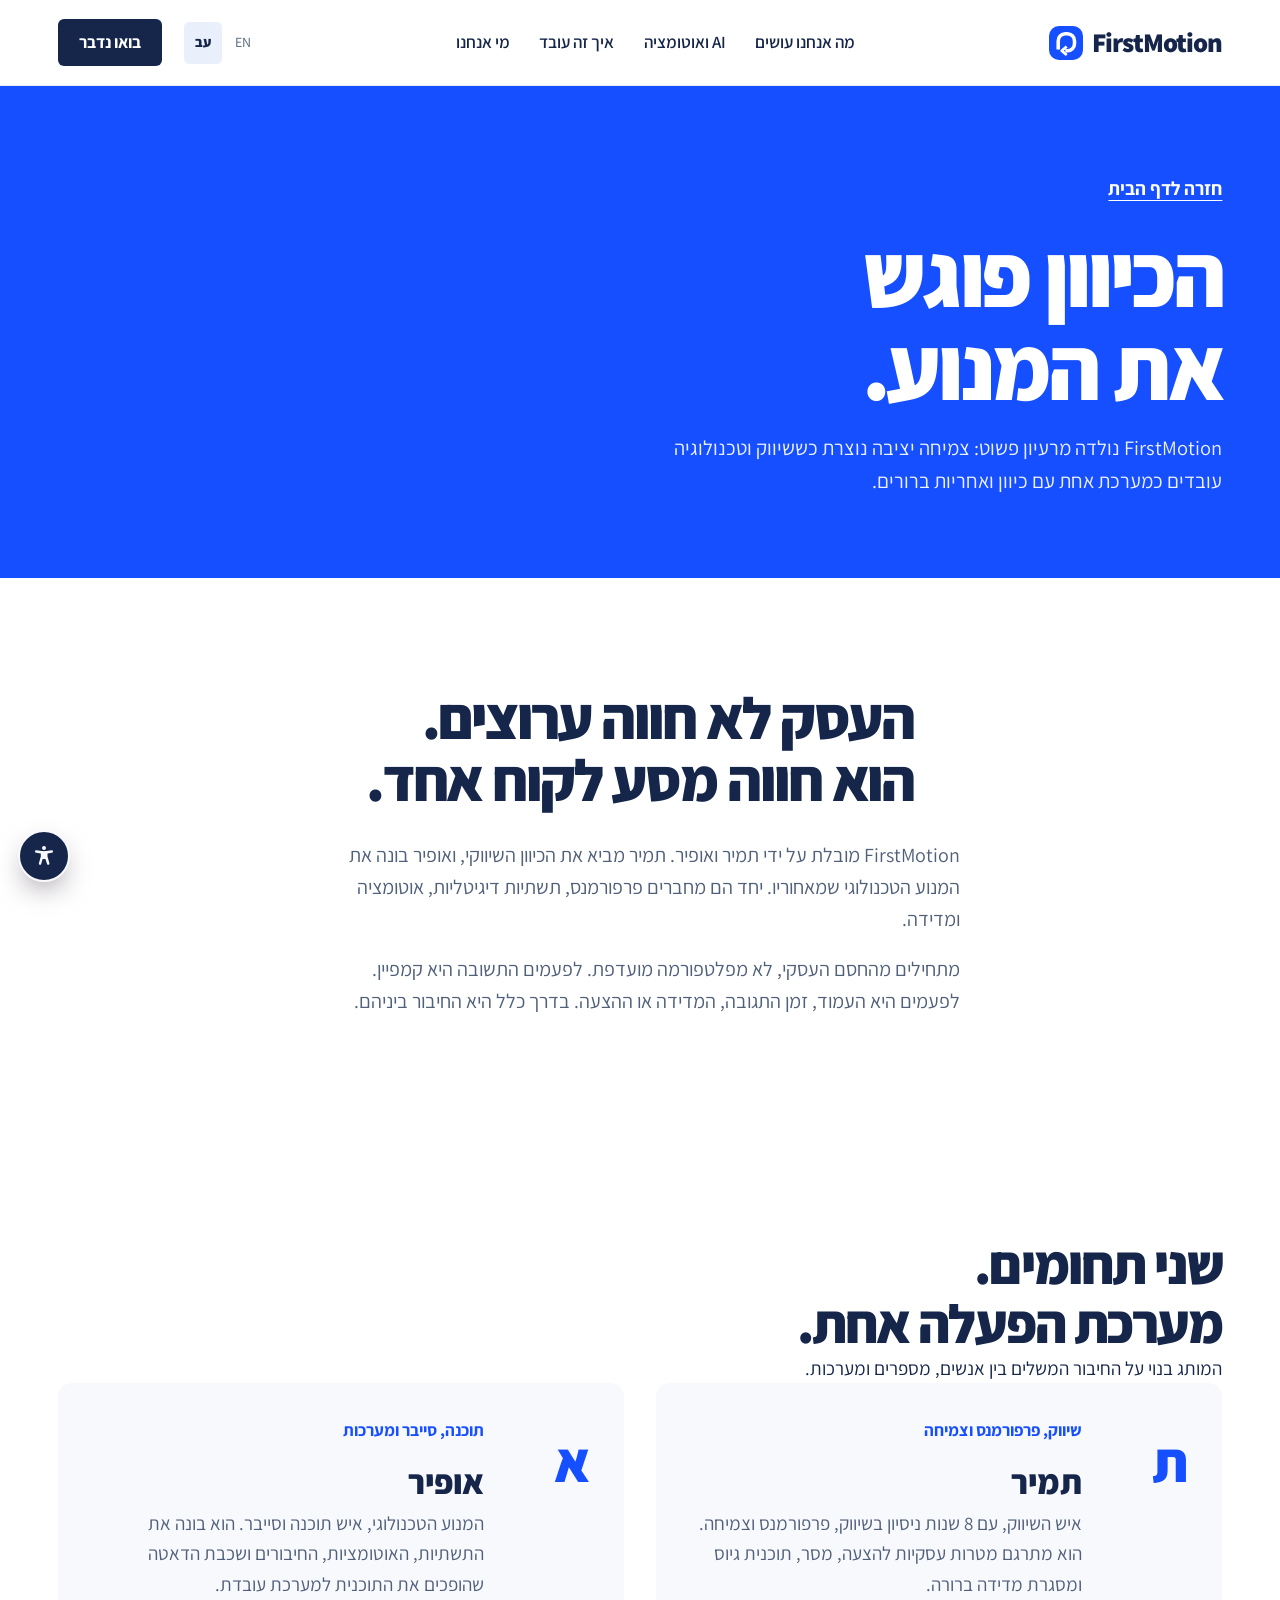
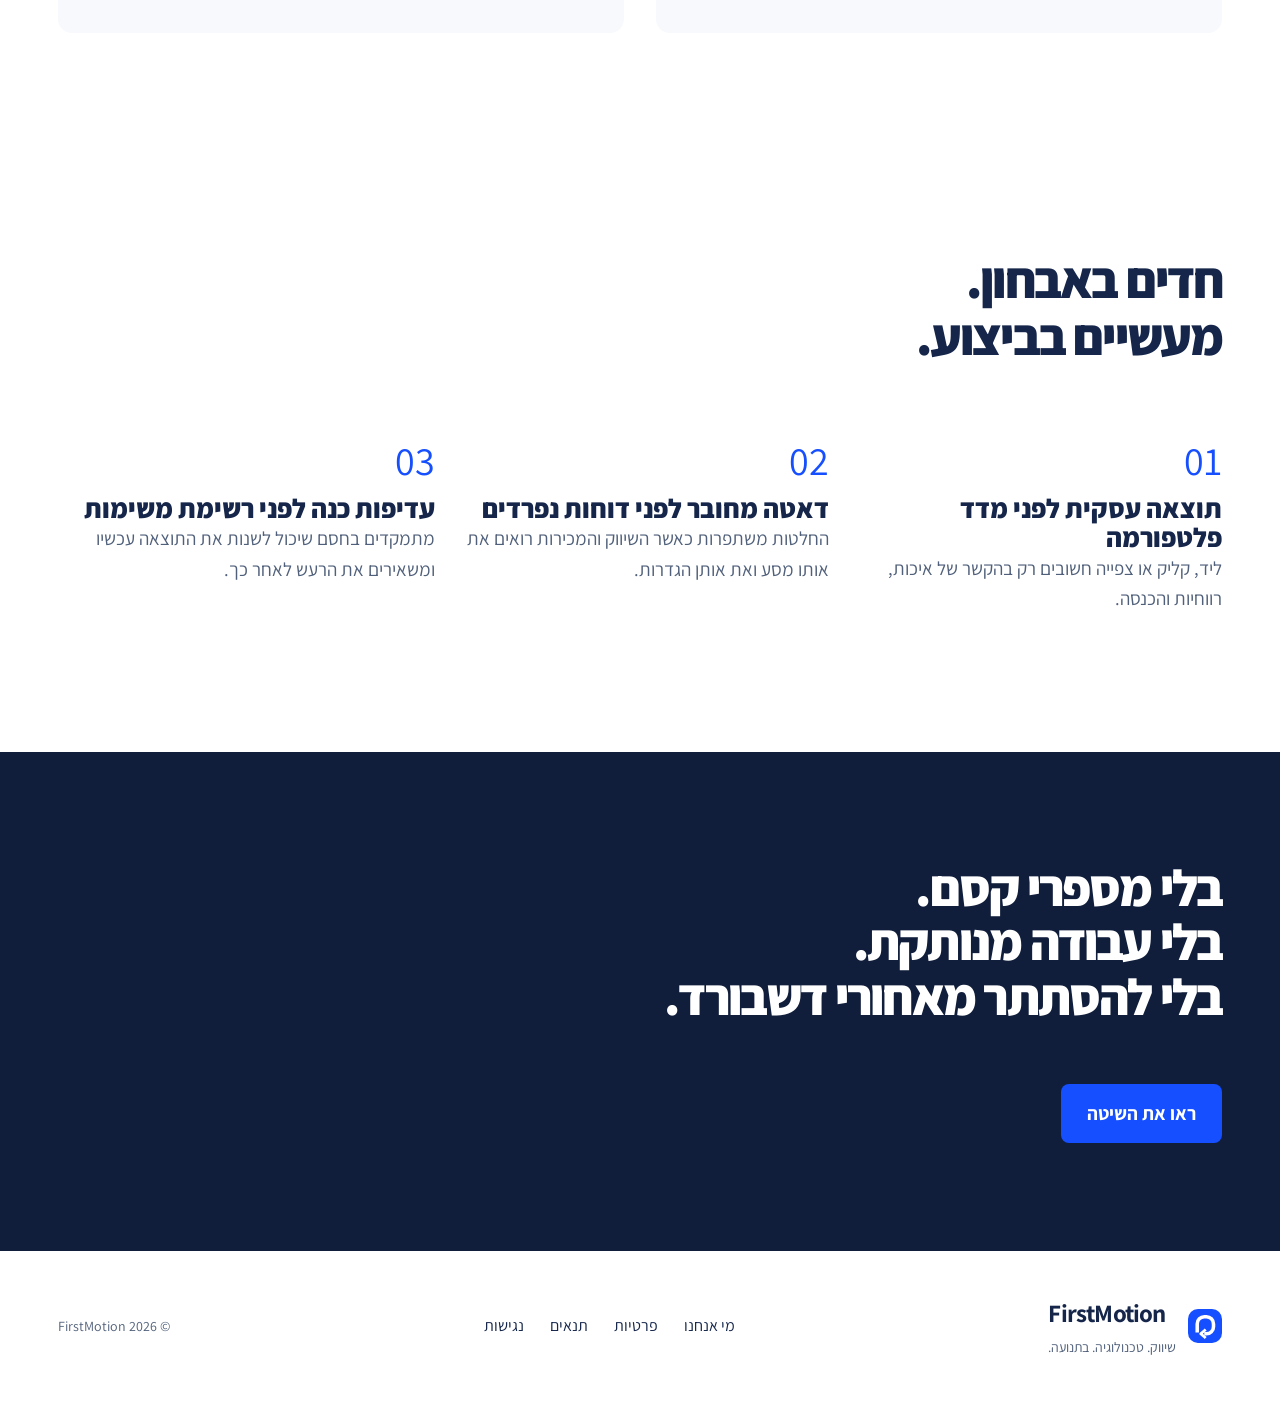
==== commit 16972f56: "Redesign FirstMotion with connected marketing and AI identity" ====
--- a/pages/about.html
+++ b/pages/about.html
@@ -2,34 +2,40 @@
 <html lang="he" dir="rtl">
 <head>
   <meta charset="UTF-8"><meta name="viewport" content="width=device-width, initial-scale=1.0">
-  <title>מי אנחנו | First Motion</title><meta name="description" content="הכירו את תמיר ואופיר, שני הצדדים של First Motion: כיוון שיווקי ומנוע טכנולוגי במערכת צמיחה אחת."><meta name="theme-color" content="#1D0C22">
-  <link rel="canonical" href="https://firstmotion.co/pages/about.html"><meta property="og:type" content="website"><meta property="og:locale" content="he_IL"><meta property="og:site_name" content="First Motion"><meta property="og:url" content="https://firstmotion.co/pages/about.html"><meta property="og:title" content="מי אנחנו | First Motion"><meta property="og:description" content="הכירו את תמיר ואופיר, שני הצדדים של First Motion: כיוון שיווקי ומנוע טכנולוגי במערכת צמיחה אחת."><meta property="og:image" content="https://firstmotion.co/assets/og-card.png"><meta property="og:image:width" content="1200"><meta property="og:image:height" content="630"><meta property="og:image:alt" content="First Motion — מהלך אחד נכון. הכול זז."><meta name="twitter:card" content="summary_large_image">
+  <title>מי אנחנו | FirstMotion</title><meta name="description" content="הכירו את תמיר ואופיר, שני הצדדים של FirstMotion: כיוון שיווקי ומנוע טכנולוגי במערכת צמיחה אחת."><meta name="theme-color" content="#164fff">
+  <link rel="canonical" href="https://firstmotion.co/pages/about.html"><meta property="og:type" content="website"><meta property="og:locale" content="he_IL"><meta property="og:site_name" content="FirstMotion"><meta property="og:url" content="https://firstmotion.co/pages/about.html"><meta property="og:title" content="מי אנחנו | FirstMotion"><meta property="og:description" content="הכירו את תמיר ואופיר, שני הצדדים של FirstMotion: כיוון שיווקי ומנוע טכנולוגי במערכת צמיחה אחת."><meta property="og:image" content="https://firstmotion.co/assets/og-card.png"><meta property="og:image:width" content="1200"><meta property="og:image:height" content="630"><meta property="og:image:alt" content="FirstMotion — שיווק חכם. טכנולוגיה שעובדת."><meta name="twitter:card" content="summary_large_image">
   <link rel="icon" href="../assets/first-motion-mark.svg" type="image/svg+xml">
   <link rel="stylesheet" href="../styles.css">
   <script async src="https://vortex-prd.vercel.app/t.js?k=wk_h3h2Pd0D1dhSOxzuHJ8gNUEgU5rAaEdU0L9AQxFx"></script>
 </head>
 <body>
   <a class="skip-link" href="#main" data-en="Skip to main content">דילוג לתוכן הראשי</a>
-  <header class="site-header" id="site-header"><a class="logo" href="../index.html" aria-label="First Motion, דף הבית"><img class="brand-symbol" src="../assets/first-motion-mark.svg" alt="" width="40" height="40"><span class="logo-copy"><strong>First Motion</strong></span></a><nav class="main-nav" aria-label="ניווט ראשי"><a href="../index.html#chain" data-en="The method">השיטה</a><a href="../index.html#gap" data-en="Where it breaks">איפה זה נשבר</a><a href="../index.html#faq" data-en="Questions">שאלות</a><a href="../index.html#founders" data-en="Who we are">מי אנחנו</a></nav><div class="header-actions"><div class="lang-toggle" role="group" aria-label="Language"><button class="lang-opt" type="button" data-lang="he" aria-pressed="true">עב</button><button class="lang-opt" type="button" data-lang="en" aria-pressed="false">EN</button></div><a class="header-cta" href="#fit-check" data-en="Find your first move">מצאו את המהלך הראשון</a><button class="menu-toggle" type="button" aria-label="פתיחת תפריט" aria-expanded="false"><span></span><span></span></button></div></header>
+  <header class="site-header" id="site-header">
+<a class="logo" href="../index.html" aria-label="FirstMotion, ראש העמוד" data-en-label="FirstMotion, top of page"><img class="brand-symbol" src="../assets/first-motion-mark.svg" alt="" width="34" height="34"><span class="logo-copy"><strong>FirstMotion</strong></span></a>
+<nav class="main-nav" id="main-nav" aria-label="ניווט ראשי" data-en-label="Main navigation">
+<a href="../index.html#services" data-en="Our expertise">מה אנחנו עושים</a><a href="../index.html#automation" data-en="AI &amp; automation">AI ואוטומציה</a><a href="../index.html#method" data-en="How we work">איך זה עובד</a><a href="../index.html#founders" data-en="Our team">מי אנחנו</a>
+</nav><div class="header-actions"><div class="lang-toggle" role="group" aria-label="Language"><button class="lang-opt" type="button" data-lang="he" aria-pressed="true">עב</button><button class="lang-opt" type="button" data-lang="en" aria-pressed="false">EN</button></div>
+<a class="header-cta" href="#fit-check" data-en="Let’s talk">בואו נדבר</a>
+<button class="menu-toggle" type="button" aria-label="פתיחת תפריט" data-en-label="Open menu" aria-expanded="false" aria-controls="main-nav"><span></span><span></span></button></div></header>
 
   <main id="main">
-    <section class="page-hero page-hero-dark"><div class="page-hero-inner reveal"><a class="page-back" href="../index.html" data-en="Back to home">חזרה לדף הבית</a><p class="section-index light">ABOUT / FIRST MOTION</p><h1 data-en="Direction meets engine.">הכיוון פוגש<br>את המנוע.</h1><p class="page-lead" data-en="First Motion was built on a simple idea: sustainable growth happens when marketing and technology operate as one accountable system.">First Motion נולדה מרעיון פשוט: צמיחה יציבה נוצרת כששיווק וטכנולוגיה עובדים כמערכת אחת עם כיוון ואחריות ברורים.</p></div></section>
+    <section class="page-hero page-hero-dark"><div class="page-hero-inner reveal"><a class="page-back" href="../index.html" data-en="Back to home">חזרה לדף הבית</a><h1 data-en="Direction meets engine.">הכיוון פוגש<br>את המנוע.</h1><p class="page-lead" data-en="FirstMotion was built on a simple idea: sustainable growth happens when marketing and technology operate as one accountable system.">FirstMotion נולדה מרעיון פשוט: צמיחה יציבה נוצרת כששיווק וטכנולוגיה עובדים כמערכת אחת עם כיוון ואחריות ברורים.</p></div></section>
 
     <section class="about-story section">
-      <div class="about-story-head reveal"><p class="section-index">THE POINT</p><h2 data-en="The business does not experience channels. It experiences one customer journey.">העסק לא חווה ערוצים.<br>הוא חווה מסע לקוח אחד.</h2></div>
-      <div class="about-story-body reveal"><p data-en="First Motion is led by Tamir and Ofir. Tamir brings the marketing direction; Ofir builds the technology engine behind it. Together they connect performance, digital infrastructure, automation and measurement.">First Motion מובלת על ידי תמיר ואופיר. תמיר מביא את הכיוון השיווקי, ואופיר בונה את המנוע הטכנולוגי שמאחוריו. יחד הם מחברים פרפורמנס, תשתיות דיגיטליות, אוטומציה ומדידה.</p><p data-en="We start with the business constraint, not with a favorite platform. Sometimes the answer is a campaign. Sometimes it is the page, response time, tracking or offer. Usually it is the connection between them.">מתחילים מהחסם העסקי, לא מפלטפורמה מועדפת. לפעמים התשובה היא קמפיין. לפעמים היא העמוד, זמן התגובה, המדידה או ההצעה. בדרך כלל היא החיבור ביניהם.</p></div>
+      <div class="about-story-head reveal"><h2 data-en="The business does not experience channels. It experiences one customer journey.">העסק לא חווה ערוצים.<br>הוא חווה מסע לקוח אחד.</h2></div>
+      <div class="about-story-body reveal"><p data-en="FirstMotion is led by Tamir and Ofir. Tamir brings the marketing direction; Ofir builds the technology engine behind it. Together they connect performance, digital infrastructure, automation and measurement.">FirstMotion מובלת על ידי תמיר ואופיר. תמיר מביא את הכיוון השיווקי, ואופיר בונה את המנוע הטכנולוגי שמאחוריו. יחד הם מחברים פרפורמנס, תשתיות דיגיטליות, אוטומציה ומדידה.</p><p data-en="We start with the business constraint, not with a favorite platform. Sometimes the answer is a campaign. Sometimes it is the page, response time, tracking or offer. Usually it is the connection between them.">מתחילים מהחסם העסקי, לא מפלטפורמה מועדפת. לפעמים התשובה היא קמפיין. לפעמים היא העמוד, זמן התגובה, המדידה או ההצעה. בדרך כלל היא החיבור ביניהם.</p></div>
     </section>
 
     <section class="founders section" aria-labelledby="about-founders-title">
-      <div class="founders-head reveal"><p class="section-index light">THE FOUNDERS</p><h2 id="about-founders-title" data-en="Two disciplines. One operating system.">שני תחומים.<br>מערכת הפעלה אחת.</h2><p data-en="The brand is built around the complement between people, numbers and systems.">המותג בנוי על החיבור המשלים בין אנשים, מספרים ומערכות.</p></div>
+      <div class="founders-head reveal"><h2 id="about-founders-title" data-en="Two disciplines. One operating system.">שני תחומים.<br>מערכת הפעלה אחת.</h2><p data-en="The brand is built around the complement between people, numbers and systems.">המותג בנוי על החיבור המשלים בין אנשים, מספרים ומערכות.</p></div>
       <div class="founder-pair reveal">
-        <article class="founder-card founder-tamir"><span class="founder-code">01 / DIRECTION</span><div class="founder-initial" aria-hidden="true">ת</div><div><p class="founder-role">MARKETING · PERFORMANCE · GROWTH</p><h3 data-en="Tamir">תמיר</h3><p data-en="The marketing lead, with 8 years of experience in marketing, performance and growth. He translates business goals into an offer, message, acquisition plan and a clear measurement framework.">איש השיווק, עם 8 שנות ניסיון בשיווק, פרפורמנס וצמיחה. הוא מתרגם מטרות עסקיות להצעה, מסר, תוכנית גיוס ומסגרת מדידה ברורה.</p></div></article>
-        <article class="founder-card founder-ofir"><span class="founder-code">02 / ENGINE</span><div class="founder-initial" aria-hidden="true">א</div><div><p class="founder-role">SOFTWARE · CYBER · SYSTEMS</p><h3 data-en="Ofir">אופיר</h3><p data-en="The technology engine, a software and cyber professional. He builds the infrastructure, automation, integrations and data layer that turn the plan into a working system.">המנוע הטכנולוגי, איש תוכנה וסייבר. הוא בונה את התשתיות, האוטומציות, החיבורים ושכבת הדאטה שהופכים את התוכנית למערכת עובדת.</p></div></article>
+        <article class="founder-card founder-tamir"><div class="founder-initial" aria-hidden="true">ת</div><div><p class="founder-role" data-en="Marketing, performance &amp; growth">שיווק, פרפורמנס וצמיחה</p><h3 data-en="Tamir">תמיר</h3><p data-en="The marketing lead, with 8 years of experience in marketing, performance and growth. He translates business goals into an offer, message, acquisition plan and a clear measurement framework.">איש השיווק, עם 8 שנות ניסיון בשיווק, פרפורמנס וצמיחה. הוא מתרגם מטרות עסקיות להצעה, מסר, תוכנית גיוס ומסגרת מדידה ברורה.</p></div></article>
+        <article class="founder-card founder-ofir"><div class="founder-initial" aria-hidden="true">א</div><div><p class="founder-role" data-en="Software, cyber &amp; systems">תוכנה, סייבר ומערכות</p><h3 data-en="Ofir">אופיר</h3><p data-en="The technology engine, a software and cyber professional. He builds the infrastructure, automation, integrations and data layer that turn the plan into a working system.">המנוע הטכנולוגי, איש תוכנה וסייבר. הוא בונה את התשתיות, האוטומציות, החיבורים ושכבת הדאטה שהופכים את התוכנית למערכת עובדת.</p></div></article>
       </div>
     </section>
 
     <section class="about-values section">
-      <div class="section-intro reveal"><p class="section-index">HOW WE THINK</p><h2 data-en="Sharp in diagnosis. Practical in execution.">חדים באבחון.<br>מעשיים בביצוע.</h2></div>
+      <div class="section-intro reveal"><h2 data-en="Sharp in diagnosis. Practical in execution.">חדים באבחון.<br>מעשיים בביצוע.</h2></div>
       <div class="about-value-list reveal">
         <article><span>01</span><div><h3 data-en="Business outcome before platform metric">תוצאה עסקית לפני מדד פלטפורמה</h3><p data-en="A lead, click or view matters only in the context of quality, margin and revenue.">ליד, קליק או צפייה חשובים רק בהקשר של איכות, רווחיות והכנסה.</p></div></article>
         <article><span>02</span><div><h3 data-en="Connected data before isolated reports">דאטה מחובר לפני דוחות נפרדים</h3><p data-en="Decisions improve when marketing and sales look at the same journey and the same definitions.">החלטות משתפרות כאשר השיווק והמכירות רואים את אותו מסע ואת אותן הגדרות.</p></div></article>
@@ -37,10 +43,10 @@
       </div>
     </section>
 
-    <section class="about-close section"><div class="about-close-inner reveal"><p class="section-index light">THE STANDARD</p><h2 data-en="No magic numbers. No disconnected work. No hiding behind a dashboard.">בלי מספרי קסם.<br>בלי עבודה מנותקת.<br>בלי להסתתר מאחורי דשבורד.</h2><a class="button button-primary" href="../index.html#chain" data-en="See the method">ראו את השיטה</a></div></section>
+    <section class="about-close section"><div class="about-close-inner reveal"><h2 data-en="No magic numbers. No disconnected work. No hiding behind a dashboard.">בלי מספרי קסם.<br>בלי עבודה מנותקת.<br>בלי להסתתר מאחורי דשבורד.</h2><a class="button button-primary" href="../index.html#chain" data-en="See the method">ראו את השיטה</a></div></section>
   </main>
 
-  <footer class="site-footer"><div class="footer-brand"><img class="brand-symbol" src="../assets/first-motion-mark.svg" alt="" width="40" height="40"><p><strong>First Motion</strong><small data-en="One right move. Everything moves.">מהלך אחד נכון. הכול זז.</small></p></div><nav aria-label="קישורים משפטיים"><a href="about.html" aria-current="page" data-en="About">מי אנחנו</a><a href="privacy.html" data-en="Privacy">פרטיות</a><a href="terms.html" data-en="Terms">תנאים</a><a href="accessibility.html" data-en="Accessibility">נגישות</a></nav><p class="copyright">© <span class="yr">2026</span> First Motion</p></footer>
+  <footer class="site-footer"><div class="footer-brand"><img class="brand-symbol" src="../assets/first-motion-mark.svg" alt="" width="34" height="34"><p><strong>FirstMotion</strong><small data-en="Marketing. Technology. In motion.">שיווק. טכנולוגיה. בתנועה.</small></p></div><nav aria-label="קישורים משפטיים" data-en-label="Legal links"><a href="about.html" data-en="About">מי אנחנו</a><a href="privacy.html" data-en="Privacy">פרטיות</a><a href="terms.html" data-en="Terms">תנאים</a><a href="accessibility.html" data-en="Accessibility">נגישות</a></nav><p class="copyright">© <span class="yr">2026</span> FirstMotion</p></footer>
   <script src="../script.js"></script><script src="../lang.js"></script><script src="../accessibility.js"></script><script src="../fit-check.js"></script>
 </body>
 </html>
--- a/styles.css
+++ b/styles.css
@@ -1,13 +1,4 @@
-/* ============================================================
-   First Motion — "Momentum" v2
-   Dark cinematic hero, scroll-driven domino chain, editorial type.
-   Aubergine + coral. Suez One (display) + Assistant (text), self-hosted.
-   Motion is progressive: content is visible without JS, and
-   reduced-motion / the a11y "stop motion" toggle show the end states.
-   ============================================================ */
-
-@font-face { font-family: "Suez One"; src: url("assets/fonts/suez-one-hebrew-400-normal.woff2") format("woff2"); font-weight: 400; font-display: swap; unicode-range: U+0307-0308, U+0590-05FF, U+200C-2010, U+20AA, U+25CC, U+FB1D-FB4F; }
-@font-face { font-family: "Suez One"; src: url("assets/fonts/suez-one-latin-400-normal.woff2") format("woff2"); font-weight: 400; font-display: swap; unicode-range: U+0000-00FF, U+0131, U+0152-0153, U+02BB-02BC, U+02C6, U+02DA, U+02DC, U+0304, U+0308, U+0329, U+2000-206F, U+20AC, U+2122, U+2191, U+2193, U+2212, U+2215, U+FEFF, U+FFFD; }
+/* FirstMotion: Connected growth. Bright, precise, human. */
 @font-face { font-family: "Assistant"; src: url("assets/fonts/assistant-hebrew-400-normal.woff2") format("woff2"); font-weight: 400; font-display: swap; unicode-range: U+0307-0308, U+0590-05FF, U+200C-2010, U+20AA, U+25CC, U+FB1D-FB4F; }
 @font-face { font-family: "Assistant"; src: url("assets/fonts/assistant-hebrew-600-normal.woff2") format("woff2"); font-weight: 600; font-display: swap; unicode-range: U+0307-0308, U+0590-05FF, U+200C-2010, U+20AA, U+25CC, U+FB1D-FB4F; }
 @font-face { font-family: "Assistant"; src: url("assets/fonts/assistant-hebrew-700-normal.woff2") format("woff2"); font-weight: 700; font-display: swap; unicode-range: U+0307-0308, U+0590-05FF, U+200C-2010, U+20AA, U+25CC, U+FB1D-FB4F; }
@@ -16,326 +7,21 @@
 @font-face { font-family: "Assistant"; src: url("assets/fonts/assistant-latin-600-normal.woff2") format("woff2"); font-weight: 600; font-display: swap; unicode-range: U+0000-00FF, U+0131, U+0152-0153, U+02BB-02BC, U+02C6, U+02DA, U+02DC, U+0304, U+0308, U+0329, U+2000-206F, U+20AC, U+2122, U+2191, U+2193, U+2212, U+2215, U+FEFF, U+FFFD; }
 @font-face { font-family: "Assistant"; src: url("assets/fonts/assistant-latin-700-normal.woff2") format("woff2"); font-weight: 700; font-display: swap; unicode-range: U+0000-00FF, U+0131, U+0152-0153, U+02BB-02BC, U+02C6, U+02DA, U+02DC, U+0304, U+0308, U+0329, U+2000-206F, U+20AC, U+2122, U+2191, U+2193, U+2212, U+2215, U+FEFF, U+FFFD; }
 @font-face { font-family: "Assistant"; src: url("assets/fonts/assistant-latin-800-normal.woff2") format("woff2"); font-weight: 800; font-display: swap; unicode-range: U+0000-00FF, U+0131, U+0152-0153, U+02BB-02BC, U+02C6, U+02DA, U+02DC, U+0304, U+0308, U+0329, U+2000-206F, U+20AC, U+2122, U+2191, U+2193, U+2212, U+2215, U+FEFF, U+FFFD; }
-
 :root {
-  --ink: #2A1430;
-  --ink-deep: #1D0C22;
-  --ink-soft: #3A1F42;
-  --plum: #6B2D73;
-  --paper: #F3EFF6;
-  --paper-2: #E8E0EE;
-  --card: #FFFFFF;
-  --muted: #5E4A66;
-  --muted-dark: #CDBFD4;
-  --rule: #D7CBDF;
-  --rule-dark: rgba(243, 239, 246, .14);
-  --coral: #C8442A;
-  --coral-hover: #A93720;
-  --coral-glow: #F07A55;
-  --tile: #2A1430;
-
-  --font-display: "Suez One", "Assistant", serif;
-  --font-body: "Assistant", system-ui, -apple-system, "Segoe UI", sans-serif;
-
-  --max: 1280px;
-  --pad: clamp(20px, 5vw, 72px);
-  --radius-s: 10px;
-  --radius-m: 18px;
-  --radius-l: 30px;
-  --section-y: clamp(96px, 12vw, 168px);
-  --ease-out: cubic-bezier(.16, 1, .3, 1);
+ --ink:#15264a; --ink-deep:#101e3b; --ink-soft:#21385d; --paper:#f7f9fd; --paper-2:#eaf0fb; --card:#fff;
+ --blue:#164fff; --blue-hover:#0c3ccc; --orange:#ff8358; --muted:#50607a; --muted-dark:#bbc9e0; --rule:#d6dfed; --rule-dark:#334564;
+ --coral:var(--blue); --coral-hover:var(--blue-hover); --coral-glow:#86a7ff; --ink-3:var(--muted);
+ --font-body:"Assistant",Arial,sans-serif; --font-display:var(--font-body); --font-mono:var(--font-body);
+ --max:1320px; --pad:clamp(22px,4.5vw,72px); --section-y:clamp(74px,8.5vw,128px); --radius-s:6px; --radius-m:12px; --radius-l:22px; --ease-out:cubic-bezier(.16,1,.3,1);
 }
-
-*, *::before, *::after { box-sizing: border-box; }
-html { -webkit-text-size-adjust: 100%; }
-html:not(.lenis) { scroll-behavior: smooth; }
-html.lenis, html.lenis body { height: auto; }
-.lenis.lenis-stopped { overflow: hidden; }
-body {
-  margin: 0; font-family: var(--font-body); font-size: 18px; line-height: 1.6;
-  color: var(--ink); background: var(--paper);
-  -webkit-font-smoothing: antialiased; text-rendering: optimizeLegibility; overflow-x: clip;
-}
-img, svg, video { max-width: 100%; display: block; }
-a { color: inherit; }
-h1, h2, h3 { margin: 0; font-weight: 400; }
-h1, h2 { font-family: var(--font-display); letter-spacing: -0.01em; }
-h3 { font-family: var(--font-body); font-weight: 800; }
-p { margin: 0; }
-ul, ol { margin: 0; padding: 0; list-style: none; }
-::selection { background: var(--coral); color: #fff; }
-:focus-visible { outline: 3px solid var(--coral-glow); outline-offset: 3px; border-radius: 4px; }
-
-.skip-link { position: fixed; z-index: 500; inset-inline-start: 16px; top: 12px; padding: 12px 18px; color: #fff; background: var(--coral); border-radius: var(--radius-s); font-weight: 700; text-decoration: none; transform: translateY(-200%); transition: transform .2s; }
-.skip-link:focus { transform: none; }
-
-.wrap { max-width: var(--max); margin-inline: auto; }
-/* sub-page sections */
-.section { padding: var(--section-y) var(--pad); }
-.section > * { max-width: var(--max); margin-inline: auto; }
-.section-head { display: grid; gap: 22px; margin-bottom: clamp(48px, 6vw, 80px); }
-.section-head h2 { font-size: clamp(40px, 5.8vw, 84px); line-height: 1.02; max-width: 18ch; }
-.section-head p { font-size: clamp(18px, 1.6vw, 22px); color: var(--muted); max-width: 56ch; }
-
-/* ---------- Intro (page opening) ---------- */
-.intro { display: none; }
-html.js .intro {
-  position: fixed; inset: 0; z-index: 400; display: grid; place-items: center; gap: 22px; align-content: center;
-  background: var(--ink-deep); color: var(--paper);
-}
-html.intro-seen .intro, html.no-motion .intro { display: none; }
-.intro-tile { width: 46px; height: 100px; border-radius: 10px; background: var(--coral); box-shadow: 0 0 70px 10px rgba(240,122,85,.35); transform-origin: bottom left; }
-[dir="ltr"] .intro-tile { transform-origin: bottom right; }
-.intro-word { font-family: var(--font-display); font-size: clamp(26px, 3vw, 36px); opacity: 0; }
-
-/* ---------- Buttons ---------- */
-.button {
-  position: relative; isolation: isolate; overflow: hidden;
-  display: inline-flex; align-items: center; justify-content: center; gap: 10px;
-  min-height: 56px; padding: 15px 30px; border: 2px solid currentColor; border-radius: 999px;
-  font: 700 18px/1.2 var(--font-body); color: var(--ink); background: transparent; text-decoration: none; cursor: pointer;
-  transition: color .35s var(--ease-out), border-color .35s var(--ease-out);
-}
-.button::before {
-  content: ""; position: absolute; inset: 0; z-index: -1; border-radius: inherit;
-  background: var(--ink); transform: scaleX(0); transform-origin: right; transition: transform .45s var(--ease-out);
-}
-[dir="ltr"] .button::before { transform-origin: left; }
-.button:hover::before { transform: scaleX(1); }
-.button:hover { color: var(--paper); border-color: var(--ink); }
-.button-primary { color: #fff; background: var(--coral); border-color: var(--coral); }
-.button-primary::before { background: var(--ink-deep); }
-.button-primary:hover { color: #fff; border-color: var(--ink-deep); }
-.button-ghost { color: var(--paper); border-color: rgba(243,239,246,.5); }
-.button-ghost::before { background: var(--paper); }
-.button-ghost:hover { color: var(--ink); border-color: var(--paper); }
-.button-large { min-height: 64px; padding: 18px 40px; font-size: 21px; }
-.button[disabled] { opacity: .45; cursor: not-allowed; }
-.button[disabled]::before { display: none; }
-
-/* ---------- Header ---------- */
-.site-header {
-  position: fixed; inset-inline: 0; top: 0; z-index: 100;
-  display: flex; align-items: center; justify-content: space-between; gap: 24px;
-  padding: 16px var(--pad); color: var(--paper);
-  transition: transform .5s var(--ease-out), background-color .4s, padding .4s;
-}
-.site-header.scrolled { background: rgba(29, 12, 34, .78); backdrop-filter: blur(14px) saturate(1.3); -webkit-backdrop-filter: blur(14px) saturate(1.3); padding-block: 10px; }
-.site-header.hide { transform: translateY(-110%); }
-.logo { display: inline-flex; align-items: center; gap: 10px; text-decoration: none; }
-.brand-symbol { width: 36px; height: 36px; }
-.site-header .brand-symbol, .site-footer .brand-symbol { background: var(--paper); border-radius: 9px; padding: 3px; }
-.logo-copy strong { font-family: var(--font-display); font-weight: 400; font-size: 23px; white-space: nowrap; }
-.logo-copy small { display: none; }
-.main-nav { display: flex; gap: clamp(18px, 2.6vw, 38px); }
-.main-nav a { position: relative; font-weight: 600; font-size: 17px; text-decoration: none; padding: 10px 0; }
-.main-nav a::after { content: ""; position: absolute; inset-inline: 0; bottom: 4px; height: 2px; background: var(--coral-glow); transform: scaleX(0); transform-origin: right; transition: transform .35s var(--ease-out); }
-[dir="ltr"] .main-nav a::after { transform-origin: left; }
-.main-nav a:hover::after { transform: scaleX(1); }
-.header-actions { display: flex; align-items: center; gap: 12px; }
-.lang-toggle { display: inline-flex; border: 1.5px solid rgba(243,239,246,.3); border-radius: 999px; padding: 3px; }
-.lang-opt { min-width: 40px; min-height: 36px; border: 0; border-radius: 999px; background: transparent; font: 700 14px var(--font-body); color: var(--muted-dark); cursor: pointer; }
-.lang-opt.active, .lang-opt[aria-pressed="true"] { background: var(--paper); color: var(--ink); }
-.header-cta { display: inline-flex; align-items: center; min-height: 44px; padding: 10px 22px; border-radius: 999px; font-weight: 700; font-size: 16px; color: #fff; background: var(--coral); text-decoration: none; white-space: nowrap; transition: background-color .25s; }
-.header-cta:hover { background: var(--coral-hover); }
-.menu-toggle { display: none; width: 44px; height: 44px; border: 0; border-radius: 50%; background: var(--paper); cursor: pointer; position: relative; }
-.menu-toggle span { position: absolute; left: 13px; right: 13px; height: 2px; background: var(--ink); transition: transform .25s; }
-.menu-toggle span:first-child { top: 17px; }
-.menu-toggle span:last-child { top: 25px; }
-.menu-open .menu-toggle span:first-child { transform: translateY(4px) rotate(45deg); }
-.menu-open .menu-toggle span:last-child { transform: translateY(-4px) rotate(-45deg); }
-
-/* ---------- Hero ---------- */
-.hero { position: relative; min-height: 100svh; display: grid; align-items: end; overflow: hidden; color: var(--paper); background: var(--ink-deep); isolation: isolate; }
-.hero-media { position: absolute; inset: -4% 0 0; z-index: -1; will-change: transform; }
-.hero-poster, .hero-video { position: absolute; inset: 0; width: 100%; height: 100%; object-fit: cover; object-position: 50% 70%; }
-.hero-video { opacity: 0; transition: opacity 1.2s ease; }
-.hero-video.playing { opacity: 1; }
-.hero-shade {
-  position: absolute; inset: 0;
-  background:
-    linear-gradient(to top, rgba(29,12,34,.96) 0%, rgba(29,12,34,.55) 38%, rgba(29,12,34,.15) 70%, rgba(29,12,34,.55) 100%),
-    radial-gradient(120% 80% at 85% 20%, rgba(29,12,34,.0) 0%, rgba(29,12,34,.35) 70%);
-}
-.hero-inner { width: 100%; max-width: calc(var(--max) + 2 * var(--pad)); margin: 0 auto; padding: 140px var(--pad) clamp(56px, 8vw, 96px); }
-.hero-title { font-size: clamp(64px, 11.5vw, 184px); line-height: .92; margin-bottom: clamp(32px, 4vw, 56px); }
-.hero-title .line { display: block; overflow: hidden; padding-bottom: .08em; margin-bottom: -.08em; }
-.hero-title .line-in { display: block; }
-.hero-title .accent { color: var(--coral-glow); }
-.hero-foot { display: grid; grid-template-columns: minmax(0, 1fr) auto; gap: 24px 64px; align-items: end; }
-.hero-lead { font-size: clamp(19px, 1.6vw, 22px); line-height: 1.6; color: var(--muted-dark); max-width: 50ch; }
-.hero-actions { display: flex; flex-wrap: wrap; gap: 12px; }
-.scroll-cue { position: absolute; inset-inline-start: 50%; bottom: 22px; width: 28px; height: 46px; border: 2px solid rgba(243,239,246,.4); border-radius: 999px; transform: translateX(50%); }
-[dir="ltr"] .scroll-cue { transform: translateX(-50%); }
-.scroll-cue span { position: absolute; left: 50%; top: 8px; width: 4px; height: 9px; margin-left: -2px; border-radius: 2px; background: var(--paper); animation: cue 1.8s var(--ease-out) infinite; }
-@keyframes cue { 0% { transform: translateY(0); opacity: 1; } 70% { transform: translateY(16px); opacity: 0; } 100% { opacity: 0; } }
-
-/* ---------- Marquee ---------- */
-.marquee { background: var(--coral); color: #fff; overflow: hidden; padding: 22px 0; }
-.marquee-track { display: flex; align-items: center; gap: 40px; width: max-content; animation: marquee 40s linear infinite; }
-[dir="rtl"] .marquee-track { animation-name: marquee-rtl; }
-.marquee-track span { font-family: var(--font-display); font-size: clamp(24px, 2.6vw, 38px); white-space: nowrap; }
-.marquee-track i { flex: none; width: 14px; height: 30px; border-radius: 4px; background: var(--ink-deep); transform: rotate(-14deg); }
-@keyframes marquee { to { transform: translateX(-50%); } }
-@keyframes marquee-rtl { to { transform: translateX(50%); } }
-html.gsap-marquee .marquee-track { animation: none; }
-
-/* ---------- Chain (scroll-driven) ---------- */
-.chain { background: var(--paper); }
-.chain-pin { max-width: var(--max); margin: 0 auto; padding: var(--section-y) var(--pad); box-sizing: content-box; }
-.chain-head { display: grid; gap: 22px; margin-bottom: 56px; }
-.chain-head h2 { font-size: clamp(44px, 6vw, 92px); line-height: 1; }
-.chain-head p { font-size: clamp(18px, 1.6vw, 21px); color: var(--muted); max-width: 46ch; }
-.chain-dots { display: none; }
-.chain-row { display: none; }
-.chain-panels { display: grid; gap: 28px; }
-.cpanel { display: grid; grid-template-columns: minmax(0, 1fr) minmax(0, 1fr); gap: clamp(24px, 4vw, 56px); align-items: center; padding: clamp(18px, 2vw, 24px); border-radius: var(--radius-l); background: var(--card); }
-.cpanel-media { margin: 0; aspect-ratio: 4 / 3; border-radius: var(--radius-m); overflow: hidden; background: var(--ink); }
-.cpanel-media img { width: 100%; height: 100%; object-fit: cover; }
-.cpanel-copy { display: grid; gap: 14px; padding-inline-end: 12px; }
-.cpanel-step { font-family: var(--font-display); font-size: 18px; color: var(--coral); }
-.cpanel-step span { display: inline-block; padding: 4px 14px; border-radius: 999px; background: #FBEFEB; }
-.cpanel h3 { font-family: var(--font-display); font-weight: 400; font-size: clamp(28px, 3vw, 44px); line-height: 1.08; }
-.cpanel p { color: var(--muted); }
-.chips { display: flex; flex-wrap: wrap; gap: 8px; margin-top: 6px; }
-.chips li { padding: 6px 14px; border-radius: 999px; background: var(--paper); font-size: 15px; font-weight: 700; }
-
-/* Pinned layout — enabled by JS on wide screens */
-.chain.is-pinned .chain-pin {
-  height: 100svh; padding-block: 0; display: grid; grid-template-columns: minmax(0, .78fr) minmax(0, 1.22fr);
-  column-gap: clamp(40px, 5vw, 88px); align-items: center;
-}
-.chain.is-pinned .chain-head { margin: 0; align-self: center; }
-.chain.is-pinned .chain-dots { display: flex; gap: 10px; margin-top: 8px; }
-.chain-dots li { width: 34px; height: 6px; border-radius: 3px; background: var(--rule); transition: background-color .3s, width .3s; }
-.chain-dots li.on { background: var(--coral); width: 54px; }
-.chain.is-pinned .chain-stage { display: grid; gap: 28px; align-content: center; }
-.chain.is-pinned .chain-row {
-  --h: clamp(92px, 11vh, 124px); --w: calc(var(--h) * .42); --gap: calc(var(--h) * .46);
-  display: flex; align-items: flex-end; gap: var(--gap); height: calc(var(--h) + 10px); border-bottom: 3px solid var(--ink); padding-inline-start: 6px;
-}
-.cd { position: relative; flex: none; width: var(--w); height: var(--h); display: flex; justify-content: center; padding-top: 10px; border-radius: 9px; background: var(--tile); color: var(--paper); transform-origin: bottom left; box-shadow: 0 14px 24px -14px rgba(29,12,34,.6); }
-[dir="ltr"] .cd { transform-origin: bottom right; }
-.cd b { font-family: var(--font-display); font-weight: 400; font-size: 13px; white-space: nowrap; }
-.cd:first-child { background: var(--coral); color: #fff; }
-.cd-last.lit { background: var(--coral); color: #fff; box-shadow: 0 0 0 5px rgba(200,68,42,.15), 0 0 50px 8px rgba(240,122,85,.35); }
-.chain.is-pinned .chips li { background: var(--card); }
-.chain.is-pinned .chain-panels { position: relative; display: block; height: min(58svh, 520px); }
-.chain.is-pinned .cpanel { position: absolute; inset: 0; grid-template-columns: minmax(0, 1fr); grid-template-rows: minmax(0, 1fr) auto; align-items: stretch; gap: 22px; padding: 0; background: transparent; }
-.chain.is-pinned .cpanel-media { aspect-ratio: auto; min-height: 0; }
-.chain.is-pinned .cpanel-copy { grid-template-columns: auto minmax(0, 1fr); align-items: start; column-gap: 28px; row-gap: 8px; padding: 0; }
-.chain.is-pinned .cpanel-step { grid-row: span 3; }
-.chain.is-pinned .cpanel-copy p:not(.cpanel-step) { max-width: 52ch; }
-
-/* ---------- Gap ---------- */
-.gap { background: var(--ink-deep); color: var(--paper); padding: var(--section-y) var(--pad); }
-.gap .section-head p { color: var(--muted-dark); }
-.gap-map { display: grid; grid-template-columns: 3fr auto 2fr; gap: 16px; align-items: start; }
-.gap-tiles { display: grid; grid-auto-flow: column; grid-auto-columns: minmax(0, 1fr); gap: 12px; }
-.gap-tiles span { display: grid; place-items: center; min-height: 110px; border-radius: var(--radius-m); background: rgba(243,239,246,.06); border: 1px solid var(--rule-dark); font-family: var(--font-display); font-size: clamp(18px, 2vw, 28px); }
-.owner { margin-top: 14px; padding-top: 12px; border-top: 2px solid rgba(243,239,246,.3); text-align: center; font-weight: 700; color: var(--muted-dark); }
-.gap-break { display: grid; justify-items: center; min-width: 96px; }
-.gap-crack { position: relative; width: 100%; height: 110px; }
-.gap-crack::before { content: ""; position: absolute; inset-inline: 0; top: 50%; border-top: 3px dashed var(--coral-glow); transform-origin: right; transform: scaleX(var(--crack, 1)); }
-.owner-none { color: var(--coral-glow); border-top-color: var(--coral-glow); width: 100%; }
-.gap-us { grid-column: 1 / -1; position: relative; margin-top: 24px; min-height: 84px; display: grid; place-items: center; border-radius: var(--radius-m); overflow: hidden; }
-.gap-us-bar { position: absolute; inset: 0; background: var(--coral); transform-origin: right; transform: scaleX(var(--bar, 1)); }
-[dir="ltr"] .gap-us-bar, [dir="ltr"] .gap-crack::before { transform-origin: left; }
-.gap-us p { position: relative; font-family: var(--font-display); font-size: clamp(22px, 2.6vw, 34px); color: #fff; }
-
-/* ---------- First move ---------- */
-.first-move { position: relative; background: var(--paper-2); padding: var(--section-y) var(--pad); }
-.first-move-intro { display: grid; gap: 22px; margin-bottom: clamp(56px, 7vw, 96px); }
-.first-move-intro h2 { font-size: clamp(42px, 6.2vw, 96px); line-height: 1; max-width: 14ch; }
-.first-move-intro p { max-width: 54ch; color: var(--muted); font-size: clamp(18px, 1.6vw, 22px); }
-.steps { position: relative; display: grid; grid-template-columns: repeat(4, minmax(0, 1fr)); gap: 24px; padding-top: 40px; }
-.steps::before { content: ""; position: absolute; inset-inline: 0; top: 0; height: 3px; background: var(--rule); }
-.steps::after { content: ""; position: absolute; inset-inline: 0; top: 0; height: 3px; background: var(--coral); transform-origin: right; transform: scaleX(var(--line, 1)); }
-[dir="ltr"] .steps::after { transform-origin: left; }
-.step { display: grid; gap: 12px; align-content: start; }
-.step-num { font-family: var(--font-display); font-size: clamp(64px, 7vw, 104px); line-height: .9; color: var(--coral); }
-.step h3 { font-size: 23px; }
-.step p { color: var(--muted); font-size: 17px; }
-
-/* ---------- Fit ---------- */
-.fit { background: var(--paper); padding: var(--section-y) var(--pad); }
-.fit-grid { display: grid; grid-template-columns: repeat(4, minmax(0, 1fr)); gap: 18px; perspective: 900px; }
-.fit-grid article { display: grid; gap: 12px; align-content: start; min-height: 240px; padding: 30px 26px; border-radius: var(--radius-l); background: var(--card); transition: transform .5s var(--ease-out), box-shadow .5s var(--ease-out); transform-style: preserve-3d; }
-.fit-grid article:hover { box-shadow: 0 30px 60px -30px rgba(42,20,48,.4); }
-.fit-grid h3 { font-family: var(--font-display); font-weight: 400; font-size: 26px; line-height: 1.1; }
-.fit-grid p { color: var(--muted); font-size: 17px; }
-.fit-grid .fit-condition { background: var(--coral); color: #fff; }
-.fit-grid .fit-condition p { color: #fff; }
-
-/* ---------- Founders ---------- */
-.founders { background: var(--ink); color: var(--paper); padding: var(--section-y) var(--pad); overflow: hidden; }
-.founders .section-head p { color: var(--muted-dark); }
-.founders-head { display: grid; gap: 20px; margin-bottom: clamp(44px, 6vw, 72px); }
-.founders-head h2 { font-size: clamp(36px, 5.2vw, 68px); line-height: 1.05; }
-.founders-head p { max-width: 58ch; font-size: 20px; opacity: .9; }
-.founder-pair { display: grid; grid-template-columns: repeat(2, minmax(0, 1fr)); gap: 22px; }
-.founder-card { display: grid; grid-template-columns: auto minmax(0, 1fr); gap: 30px; align-items: start; padding: clamp(26px, 3vw, 44px); border-radius: var(--radius-l); background: rgba(243,239,246,.05); border: 1px solid var(--rule-dark); }
-.founder-card h3 { font-family: var(--font-display); font-weight: 400; font-size: clamp(36px, 3.6vw, 52px); line-height: 1; }
-.founder-copy p:not(.founder-role) { color: var(--muted-dark); }
-.founder-role { margin: 10px 0 16px; font-weight: 700; color: var(--coral-glow) !important; }
-.founder-initial { font-family: var(--font-display); font-size: clamp(64px, 7vw, 96px); line-height: 1; display: grid; place-items: center; width: clamp(110px, 11vw, 150px); aspect-ratio: 3 / 4.2; border-radius: var(--radius-m); background: var(--coral); color: #fff; overflow: hidden; }
-.founder-initial span { font-family: var(--font-display); font-size: clamp(64px, 7vw, 96px); line-height: 1; }
-.founder-ofir .founder-initial { background: var(--plum); }
-.founder-code { display: none; }
-/* subpage founder cards sit on a light section */
-.about-founders .founder-card, .founders.section .founder-card { background: rgba(243,239,246,.05); }
-
-/* ---------- FAQ ---------- */
-.faq { background: var(--paper); padding: var(--section-y) var(--pad); }
-.faq-wrap { display: grid; grid-template-columns: minmax(0, .8fr) minmax(0, 1.2fr); gap: clamp(40px, 6vw, 96px); align-items: start; }
-.faq-wrap .section-head { position: sticky; top: 120px; margin: 0; }
-.faq-wrap .section-head h2 { font-size: clamp(40px, 4.4vw, 64px); max-width: none; }
-.faq-list { display: grid; border-top: 2px solid var(--ink); }
-.faq-list details { border-bottom: 1px solid var(--rule); }
-.faq-list summary { display: flex; align-items: center; justify-content: space-between; gap: 24px; min-height: 84px; padding: 20px 0; font-weight: 800; font-size: clamp(19px, 1.8vw, 24px); cursor: pointer; list-style: none; transition: color .25s; }
-.faq-list summary:hover { color: var(--coral); }
-.faq-list summary::-webkit-details-marker { display: none; }
-.faq-list summary i { position: relative; flex: none; width: 40px; height: 40px; border-radius: 50%; background: var(--ink); transition: background-color .3s, transform .4s var(--ease-out); }
-.faq-list summary i::before, .faq-list summary i::after { content: ""; position: absolute; left: 12px; right: 12px; top: 19px; height: 2px; background: var(--paper); transition: transform .35s var(--ease-out); }
-.faq-list summary i::after { transform: rotate(90deg); }
-.faq-list details[open] summary i { background: var(--coral); transform: rotate(180deg); }
-.faq-list details[open] summary i::after { transform: rotate(0deg); }
-.faq-a { overflow: hidden; }
-.faq-a p { max-width: 64ch; padding: 0 0 28px; color: var(--muted); }
-
-/* ---------- Contact ---------- */
-.contact { position: relative; background: var(--ink-deep); color: var(--paper); padding: var(--section-y) var(--pad); text-align: center; overflow: hidden; isolation: isolate; }
-.contact-glow { position: absolute; z-index: -1; width: 720px; height: 720px; left: 50%; top: 50%; margin: -360px 0 0 -360px; border-radius: 50%; background: radial-gradient(circle, rgba(240,122,85,.28) 0%, rgba(200,68,42,.08) 40%, transparent 70%); pointer-events: none; transform: translate(var(--gx, 0px), var(--gy, 0px)); transition: transform .8s var(--ease-out); }
-.contact-inner { max-width: 820px; margin: 0 auto; display: grid; justify-items: center; gap: 28px; }
-.contact-dominos { display: flex; gap: 26px; align-items: flex-end; height: 120px; }
-.contact-dominos span { width: 46px; height: 104px; border-radius: 10px; background: var(--ink-soft); border: 1px solid var(--rule-dark); transform-origin: bottom left; }
-[dir="ltr"] .contact-dominos span { transform-origin: bottom right; }
-.contact-dominos span:first-child { background: var(--coral); border-color: transparent; box-shadow: 0 0 50px 6px rgba(240,122,85,.3); }
-.contact h2 { font-size: clamp(48px, 7vw, 112px); line-height: .98; }
-.contact p { color: var(--muted-dark); font-size: 21px; max-width: 46ch; }
-.contact-methods { display: flex; flex-wrap: wrap; justify-content: center; align-items: center; gap: 4px 20px; margin-top: 6px; font-size: 17px; }
-.contact-label { color: var(--muted-dark); }
-.contact-method { display: inline-flex; align-items: center; min-height: 44px; padding: 0 4px; font-weight: 700; color: var(--paper); text-decoration: underline; text-underline-offset: 6px; transition: color .2s; }
-.contact-method:hover { color: var(--coral-glow); }
-.contact-method[aria-disabled="true"] { opacity: .5; pointer-events: none; text-decoration: none; }
-
-/* ---------- Footer ---------- */
-.site-footer { display: flex; flex-wrap: wrap; align-items: center; justify-content: space-between; gap: 20px 32px; padding: 32px var(--pad) 40px; background: var(--ink-deep); color: var(--muted-dark); border-top: 1px solid var(--rule-dark); font-size: 16px; }
-.footer-brand { display: flex; align-items: center; gap: 12px; }
-.footer-brand p { display: grid; }
-.footer-brand strong { font-family: var(--font-display); font-weight: 400; font-size: 20px; color: var(--paper); }
-.site-footer nav { display: flex; flex-wrap: wrap; gap: 6px 24px; }
-.site-footer nav a { display: inline-flex; align-items: center; min-height: 44px; text-decoration: none; }
-.site-footer nav a:hover, .site-footer nav a[aria-current="page"] { color: var(--paper); text-decoration: underline; text-underline-offset: 5px; }
-
-/* ---------- Motion initial states (only when JS motion is active) ---------- */
-html.js:not(.no-motion) .hero-title .line-in { transform: translateY(110%); }
-html.js:not(.no-motion) .hero-foot, html.js:not(.no-motion) .scroll-cue { opacity: 0; }
-html.js:not(.no-motion) .reveal-up { opacity: 0; transform: translateY(36px); }
-html.js:not(.no-motion) .reveal-lines { visibility: hidden; }
-.reveal-lines .w { display: inline-block; overflow: hidden; vertical-align: top; padding-bottom: .1em; margin-bottom: -.1em; }
-.reveal-lines .w > span { display: inline-block; }
-
+*,*::before,*::after{box-sizing:border-box}html{-webkit-text-size-adjust:100%;scroll-behavior:smooth;scroll-padding-top:105px}body{margin:0;font-family:var(--font-body);font-size:19px;line-height:1.6;color:var(--ink);background:var(--card);-webkit-font-smoothing:antialiased}img,svg,video{max-width:100%;display:block}button,input,select,textarea{font:inherit}button,a{-webkit-tap-highlight-color:transparent}button{color:inherit}a{color:inherit}h1,h2,h3,p{margin:0}h1,h2,h3{font-weight:800;line-height:1.08}h1,h2{letter-spacing:-.035em}h2{font-size:clamp(38px,4.25vw,62px)}h3{font-size:27px}ul,ol{margin:0;padding:0;list-style:none}button{cursor:pointer}::selection{background:var(--blue);color:#fff}:focus-visible{outline:3px solid var(--orange);outline-offset:5px;border-radius:3px}[hidden]{display:none!important}.wrap{max-width:var(--max);margin-inline:auto}.section{padding:var(--section-y) var(--pad)}.section>*{max-width:var(--max);margin-inline:auto}.anchor-alias{display:block;position:relative;top:-90px;visibility:hidden}.skip-link{position:fixed;top:10px;inset-inline-start:16px;z-index:500;padding:10px 20px;background:var(--ink);color:white;transform:translateY(-160%)}.skip-link:focus{transform:none}
+.button{display:inline-flex;align-items:center;justify-content:center;gap:24px;padding:16px 25px;min-height:57px;border:1px solid transparent;border-radius:8px;font-size:19px;line-height:1.3;font-weight:700;text-decoration:none;transition:background .18s,color .18s}.button svg{width:22px;height:22px;stroke:currentColor;stroke-width:1.8;fill:none;flex:none}html[dir=ltr] .button svg{transform:rotate(180deg)}.button-primary{background:var(--blue);color:#fff}.button-primary:hover{background:var(--blue-hover)}.button-outline{background:transparent;border-color:var(--rule);color:var(--ink)}.button-outline:hover{border-color:var(--ink);background:var(--paper)}.button-light{background:#fff;color:var(--blue)}.button-light:hover{background:#e6edff}.text-link{display:inline-flex;align-items:center;min-height:44px;font-weight:700;text-decoration:underline;text-underline-offset:6px;text-decoration-thickness:1px}.text-link:hover{color:var(--blue)}
+.site-header{position:sticky;top:0;z-index:60;display:flex;align-items:center;justify-content:space-between;gap:24px;min-height:86px;padding:15px var(--pad);background:rgba(255,255,255,.96);border-bottom:1px solid #e8edf5}.logo{display:flex;align-items:center;gap:9px;text-decoration:none;direction:ltr;flex-shrink:0}.logo strong{font-size:27px;font-weight:800;letter-spacing:-1px}.brand-symbol{width:34px;height:34px;flex:none}.main-nav{display:flex;gap:clamp(18px,2.3vw,34px);align-items:center}.main-nav a{font-size:17px;font-weight:600;text-decoration:none;white-space:nowrap;padding-block:8px}.main-nav a:hover{color:var(--blue)}.header-actions{display:flex;align-items:center;gap:22px}.lang-toggle{display:flex;gap:2px;direction:ltr}.lang-opt{border:0;background:none;padding:8px;min-width:38px;min-height:42px;font-size:14px;color:var(--muted);border-radius:5px}.lang-opt[aria-pressed=true]{background:var(--paper-2);color:var(--ink);font-weight:800}.header-cta{background:var(--ink);color:#fff;text-decoration:none;padding:10px 21px;border-radius:6px;font-weight:700;font-size:17px;white-space:nowrap}.header-cta:hover{background:var(--blue)}.menu-toggle{display:none;width:44px;height:44px;border:1px solid var(--rule);border-radius:6px;background:#fff;place-content:center;gap:6px}.menu-toggle span{width:20px;height:2px;background:var(--ink);transition:transform .18s}.menu-open .menu-toggle span:first-child{transform:translateY(4px) rotate(45deg)}.menu-open .menu-toggle span:last-child{transform:translateY(-4px) rotate(-45deg)}
+.hero{background:var(--paper);padding:clamp(48px,5.2vw,82px) var(--pad) 0;overflow:hidden}.hero-layout{display:grid;grid-template-columns:1.02fr 1fr;gap:4%;align-items:center}.hero-copy{padding-bottom:30px}.hero-descriptor{display:flex;align-items:center;gap:10px;font-size:17px;font-weight:600;margin-bottom:22px}.status-dot{width:7px;height:7px;border-radius:50%;background:var(--blue);box-shadow:0 0 0 5px #e5ecfd;flex:none}.hero h1{font-size:clamp(54px,5.7vw,84px);line-height:1.025;max-width:12ch;letter-spacing:-.05em}.hero-lead{max-width:40ch;font-size:clamp(20px,1.7vw,24px);line-height:1.5;color:var(--muted);margin-top:28px}.hero-actions{display:flex;align-items:center;gap:24px;margin-top:32px;flex-wrap:wrap}.hero-actions .text-link{font-size:17px}.hero-note{font-size:15px;color:var(--muted);margin-top:13px}.hero-art{position:relative;min-width:0;aspect-ratio:1.04;direction:ltr;align-self:stretch;display:flex;align-items:center;margin-top:8px}.art-caption,.art-bottom{position:absolute;left:7%;right:7%;display:flex;align-items:center;justify-content:space-between;font-size:13px;color:#536882;font-weight:600}.art-caption{top:0}.art-caption span:first-child{font-weight:800}.motion-art{width:112%;max-width:none;margin-left:-6%}.art-bottom{bottom:4%;direction:rtl}.art-cross{font-size:29px;font-weight:400}.art-label{position:absolute;display:flex;align-items:center;gap:10px;background:white;padding:12px 16px;border-radius:8px;box-shadow:0 10px 30px #234c9420;font-size:17px;line-height:1.3;font-weight:700;direction:rtl;border:1px solid #e7ecf5}.label-icon{display:grid;place-content:center;width:32px;height:32px;background:var(--paper-2);color:var(--blue);font-size:24px;border-radius:6px}.label-campaign{right:-1%;top:18%}.label-auto{left:-3%;top:46%}.label-sales{right:7%;bottom:11%}.label-auto .label-icon{color:var(--ink);background:#fff0e9}.hero-bottom{margin-top:48px;display:flex;align-items:center;justify-content:space-between;border-top:1px solid var(--rule);padding-block:20px;font-size:15px;color:var(--muted)}.hero-bottom-english{font-weight:600}.down-link{font-size:26px;text-decoration:none;width:42px;height:42px;display:grid;place-content:center;border:1px solid var(--rule);border-radius:50%;color:var(--ink)}.down-link:hover{border-color:var(--blue);color:var(--blue)}.platform-strip{padding:28px var(--pad);border-bottom:1px solid var(--rule)}.platform-strip>.wrap{display:flex;align-items:center;justify-content:space-between;gap:32px}.platform-strip p{font-size:16px;color:var(--muted)}.platform-names{display:flex;gap:clamp(24px,5vw,80px);align-items:center}.platform-names span{font-size:24px;font-weight:700;letter-spacing:-.7px;color:#657189}
+.services-layout{display:grid;grid-template-columns:.8fr 1.2fr;gap:10%}.services-intro{position:sticky;top:132px;align-self:start}.services-intro p{color:var(--muted);margin-top:24px;max-width:34ch;font-size:21px}.services-intro .button{margin-top:30px;font-size:17px}.service{border-top:1px solid var(--rule)}.service:last-child{border-bottom:1px solid var(--rule)}.service summary{display:flex;align-items:center;gap:20px;cursor:pointer;padding:26px 0;list-style:none}.service summary::-webkit-details-marker,.faq summary::-webkit-details-marker{display:none}.service summary h3{flex:1;font-size:clamp(24px,2.2vw,32px)}.service-icon{width:27px;height:27px;stroke:var(--blue);stroke-width:1.5;fill:none;flex:none}.expand-icon{display:block;width:20px;height:20px;position:relative;flex:none}.expand-icon:before,.expand-icon:after{content:"";height:1.5px;width:16px;background:currentColor;position:absolute;left:2px;top:9px}.expand-icon:after{transform:rotate(90deg);transition:transform .18s}details[open]>summary .expand-icon:after{transform:rotate(0deg)}.service-body{padding:0 47px 28px 20px;color:var(--muted);font-size:19px}.service-body p+p{margin-top:14px}.service-lead{color:var(--ink);font-weight:700;font-size:22px}.service-tags{font-size:16px;color:var(--blue);font-weight:600}
+.automation{background:var(--ink-deep);color:#fff;position:relative;overflow:hidden}.automation:before{content:"";position:absolute;width:240px;height:240px;border:1px solid #334766;border-radius:50%;top:-150px;left:8%}.automation-heading{display:grid;grid-template-columns:1.1fr .9fr;gap:12%;align-items:center}.automation h2{font-size:clamp(40px,4.3vw,64px);max-width:19ch}.automation-heading p{color:#bbc9e0;font-size:20px}.automation-heading .automation-lead{color:#fff;font-size:25px;font-weight:700;margin-bottom:18px}.workflow{margin-top:54px;border:1px solid #3b4d6b;border-radius:16px;overflow:hidden;background:#172744}.workflow-title{display:flex;align-items:center;justify-content:space-between;gap:20px;padding:19px 26px;border-bottom:1px solid #334564;font-size:16px}.workflow-title p{font-weight:700}.workflow-title span{color:#b4c4df;font-size:14px}.workflow-nodes{display:grid;grid-template-columns:repeat(4,1fr);gap:0;padding:42px 24px;position:relative}.workflow-nodes li{position:relative;padding:0 22px;text-align:start}.workflow-nodes li:not(:last-child):after{content:"←";position:absolute;inset-inline-end:-8px;top:24px;color:#8098c1;font-size:30px}.flow-icon{display:grid;place-content:center;width:64px;height:64px;border-radius:16px;border:1px solid #58749f;color:#aec5ff;font-size:37px;line-height:1;margin-bottom:28px;background:#203555}.workflow-nodes li:nth-child(2) .flow-icon{background:var(--orange);color:var(--ink);border-color:var(--orange)}.workflow h3{font-size:26px;margin-bottom:10px}.workflow-nodes p{font-size:17px;color:#c3cfe3}.workflow-foot{border-top:1px solid #334564;display:flex;gap:28px;padding:20px 26px;font-size:17px}.workflow-foot strong{white-space:nowrap;color:#a8c0ff}.workflow-foot p{color:#c3cfe3}.automation-bottom{display:flex;align-items:center;justify-content:space-between;gap:40px;margin-top:28px}.automation-bottom>p{color:#c3cfe3;font-size:18px;max-width:49ch}.automation-bottom .button{font-size:17px;flex-shrink:0}
+.section-top{display:grid;grid-template-columns:1.05fr .95fr;gap:14%;align-items:end;margin-bottom:62px}.section-top>p{color:var(--muted);font-size:21px;max-width:44ch}.method-steps{display:grid;grid-template-columns:repeat(4,1fr);gap:32px;counter-reset:steps}.method-steps li{border-top:2px solid var(--rule);padding-top:24px}.step-number{color:var(--blue);font-size:17px;font-weight:700;display:block;margin-bottom:30px}.method-steps h3{font-size:27px;margin-bottom:16px}.method-steps p{color:var(--muted);font-size:19px;max-width:27ch}.business-fit{background:var(--paper-2)}.fit-layout{display:grid;grid-template-columns:1fr 1fr;gap:13%;align-items:center}.fit-layout>div>p{margin-top:26px;max-width:38ch;font-size:21px;color:var(--muted)}.fit-audiences article{padding:28px 0;border-bottom:1px solid #cbd6e9}.fit-audiences article:first-child{padding-top:0}.fit-audiences h3{font-size:29px;margin-bottom:10px}.fit-audiences p{font-size:19px;color:var(--muted)}
+.founder-pair{display:grid;grid-template-columns:1fr 1fr;gap:32px}.founder-card{padding:34px;display:grid;grid-template-columns:76px 1fr;align-items:start;gap:30px;background:var(--paper);border-radius:14px}.founder-symbol{width:76px;height:86px;border-radius:40px 40px 10px 10px;display:grid;place-content:center;font-size:54px;line-height:1;background:#e0e9ff;color:var(--blue);font-family:Arial,sans-serif}.founder-ofir .founder-symbol{background:#ffe9df;color:#99471b}.founder-card h3{font-size:34px;margin:0 0 7px}.founder-card .founder-role{color:var(--blue);font-weight:700;font-size:17px;margin-bottom:20px}.founder-card p{color:var(--muted);font-size:19px}.founders>.wrap>.text-link{margin-top:25px;font-size:17px}.faq{background:var(--paper)}.faq-layout{display:grid;grid-template-columns:.85fr 1.15fr;gap:10%}.faq-layout>div>p{color:var(--muted);max-width:30ch;margin-top:24px;font-size:21px}.faq-list details{border-top:1px solid var(--rule)}.faq-list details:last-child{border-bottom:1px solid var(--rule)}.faq-list summary{list-style:none;display:flex;align-items:center;justify-content:space-between;gap:24px;padding-block:24px;cursor:pointer;font-weight:700;font-size:22px}.faq-answer{padding:0 0 28px;max-width:54ch;color:var(--muted);font-size:19px;line-height:1.7}.contact{background:var(--blue);color:#fff}.contact-layout{display:grid;grid-template-columns:1.1fr .9fr;align-items:center;gap:12%}.contact h2{font-size:clamp(43px,4.8vw,72px)}.contact-layout>div>p{margin-top:25px;font-size:22px;max-width:40ch;color:#e3ebff}.contact-actions{display:flex;align-items:start;flex-direction:column}.contact-actions>.button{font-size:22px;padding:20px 30px;min-width:300px}.contact-layout .contact-note{font-size:16px;margin-top:14px}.contact-methods{display:flex;gap:24px;flex-wrap:wrap;margin-top:32px;font-size:18px}.contact-method{text-underline-offset:5px}.contact-method:hover{text-decoration-thickness:2px}.site-footer{padding:42px var(--pad);display:flex;align-items:center;justify-content:space-between;gap:32px;background:white}.footer-brand{display:flex;gap:12px;align-items:center}.footer-brand strong{font-size:25px;letter-spacing:-.8px;display:block;direction:ltr}.footer-brand small{display:block;font-size:14px;color:var(--muted);margin-top:3px}.site-footer nav{display:flex;gap:26px;font-size:16px}.site-footer nav a{text-decoration:none}.site-footer nav a:hover{text-decoration:underline}.copyright{font-size:14px;color:var(--muted)}
 /* ---------- Sub-pages ---------- */
 .section-index { font-weight: 700; font-size: 16px; color: var(--coral); margin-bottom: 14px; }
 .section-index.light { color: var(--coral-glow); }
@@ -432,55 +118,13 @@
 .fitc-cta[disabled] { opacity: .5; cursor: not-allowed; }
 
 
-/* ---------- Responsive ---------- */
-@media (max-width: 1080px) {
-  .fit-grid { grid-template-columns: repeat(2, minmax(0, 1fr)); }
-  .steps { grid-template-columns: repeat(2, minmax(0, 1fr)); row-gap: 40px; }
-  .faq-wrap { grid-template-columns: 1fr; }
-  .faq-wrap .section-head { position: static; }
-}
-@media (max-width: 920px) {
-  .menu-toggle { display: inline-block; }
-  .main-nav { position: absolute; top: 100%; inset-inline: 0; display: none; flex-direction: column; gap: 0; padding: 8px var(--pad) 20px; background: var(--ink-deep); border-bottom: 1px solid var(--rule-dark); }
-  .menu-open .main-nav { display: flex; }
-  .menu-open { background: var(--ink-deep); }
-  .main-nav a { min-height: 54px; display: flex; align-items: center; font-size: 21px; border-bottom: 1px solid var(--rule-dark); }
-  .main-nav a::after { display: none; }
-  .hero-foot { grid-template-columns: 1fr; }
-  .cpanel { grid-template-columns: 1fr; }
-  .founder-pair, .about-value-list { grid-template-columns: 1fr; }
-  .gap-map { grid-template-columns: 1fr; }
-  .gap-break { min-width: 0; }
-  .gap-crack { height: 40px; }
-  .gap-crack::before { inset-inline: 50% auto; left: 50%; top: 0; bottom: 0; width: 0; border-top: 0; border-left: 3px dashed var(--coral-glow); transform: scaleY(var(--crack, 1)); transform-origin: top; }
-  .legal-shell { grid-template-columns: 1fr; }
-  .legal-aside { position: static; }
-}
-@media (max-width: 640px) {
-  body { font-size: 17px; }
-  .header-cta { display: none; }
-  .hero-inner { padding-top: 120px; }
-  .hero-title { font-size: 15vw; }
-  .logo-copy strong { font-size: 20px; }
-  .hero-actions .button { flex: 1 1 100%; }
-  .fit-grid, .steps { grid-template-columns: 1fr; }
-  .founder-card { grid-template-columns: 1fr; }
-  .gap-tiles span { min-height: 80px; }
-  .legal-section { grid-template-columns: 1fr; gap: 6px; }
-  .contact-dominos { gap: 18px; }
-  .contact-dominos span { width: 36px; height: 82px; }
-}
-
-@media (prefers-reduced-motion: reduce) {
-  html:not(.lenis) { scroll-behavior: auto; }
-  .marquee-track, .scroll-cue span { animation: none !important; }
-  *, *::before, *::after { transition-duration: .01ms !important; }
-}
-html.a11y-no-motion .marquee-track { animation: none !important; }
-
-@media print {
-  .site-header, .a11y-toggle, .a11y-panel, .fitc-overlay, .intro, .hero-media, .marquee { display: none !important; }
-  .hero { min-height: 0; color: var(--ink); background: #fff; }
-}
-
-[lang="en"] .hero-title { font-size: clamp(56px, 9vw, 140px); }
+/* Shared shells receive the same new visual identity. Legal wording is unchanged. */
+.page-hero{background:var(--paper-2);color:var(--ink);padding:80px var(--pad)}.page-hero h1{font-weight:800;line-height:1.04}.page-hero-coral,.page-hero-dark{background:var(--blue);color:white}.page-hero-coral .section-index,.page-hero-dark .section-index{color:white}.section-index{font-size:16px;font-weight:700;color:var(--blue);margin-bottom:16px}.section-intro{margin-bottom:45px}.section-intro h2{line-height:1.12}.founder-grid{display:grid;grid-template-columns:1fr 1fr;gap:28px}.founder-grid .founder-card{grid-template-columns:1fr;gap:16px}.founder-initial{font-weight:800;color:var(--blue);font-size:56px}.founder-code{font-size:14px;color:var(--muted)}.about-value-list article{padding:30px 0}.about-close{background:var(--ink-deep);color:#fff}.about-close .section-index{color:#aec5ff}.about-close h2{max-width:23ch;font-size:clamp(34px,4vw,56px)}.about-close .button{margin-top:32px}.about-values .section-intro h2{font-size:clamp(35px,4vw,58px)}.legal-section>span{font-weight:700}.legal-section h2{line-height:1.2;font-weight:700}.a11y-toggle{background:var(--ink)!important}.a11y-panel{max-width:calc(100vw - 32px)}.a11y-panel h2{font-weight:800}.fitc-opt.sel{background:#edf2ff}.fitc-result h3{font-weight:800}.fitc-overlay{background:rgba(16,30,59,.66)}.fitc-modal{box-shadow:0 40px 90px #08152e66}.fitc-head h2{font-weight:800}.fitc-helper{font-size:15px;color:var(--muted);margin-top:12px!important}.fitc-modal button[disabled]{cursor:not-allowed}.fitc-close:focus-visible{outline-color:var(--blue)}
+html[dir=ltr] .hero h1{font-size:clamp(48px,5.1vw,77px);max-width:15ch}html[dir=ltr] .hero-descriptor{font-size:16px}html[dir=ltr] .art-bottom,html[dir=ltr] .art-label{direction:ltr}html[dir=ltr] .service-body{padding-right:20px;padding-left:47px}html[dir=ltr] .workflow-nodes li:not(:last-child):after{content:"→"}html[dir=ltr] .main-nav{gap:22px}html[dir=ltr] .main-nav a{font-size:16px}
+@media(min-width:1500px){.site-header{padding-inline:max(var(--pad),calc((100vw - var(--max))/2))}.hero-art{max-height:640px}}
+@media(max-width:1120px){.site-header{gap:18px}.logo strong{font-size:24px}.main-nav{gap:18px}.main-nav a{font-size:16px}.header-actions{gap:12px}.header-cta{padding:10px 15px}.hero h1{font-size:clamp(53px,5.6vw,72px)}.hero-actions{gap:10px}.hero-art{align-self:center;aspect-ratio:.98}.service-body{padding-inline-start:0}.founder-card{grid-template-columns:1fr;gap:20px}.workflow h3{font-size:24px}.site-footer{flex-wrap:wrap}.services-layout{gap:7%}}
+@media(max-width:960px){.site-header{min-height:76px;padding-block:12px}.menu-toggle{display:grid}.main-nav{display:none;position:absolute;top:100%;left:0;right:0;background:white;border-bottom:1px solid var(--rule);box-shadow:0 18px 30px #15264a0d;padding:20px var(--pad);gap:0;flex-direction:column;align-items:stretch}.menu-open .main-nav{display:flex}.main-nav a,html[dir=ltr] .main-nav a{padding:15px 0;font-size:20px;border-bottom:1px solid #edf1f7}.main-nav a:last-child{border:0}.hero-layout{gap:3%;grid-template-columns:1.05fr .95fr}.hero h1{font-size:56px}.hero-lead{font-size:21px}.hero-actions .button{font-size:17px;padding:14px 17px;gap:14px}.art-label{font-size:14px;padding:8px 10px;gap:7px}.label-icon{width:27px;height:27px;font-size:20px}.art-caption{font-size:11px}.hero-bottom-english{display:none}.services-layout,.faq-layout{grid-template-columns:1fr 1.2fr;gap:7%}.services-intro{position:static}.workflow-nodes{padding:30px 10px}.workflow-nodes li{padding:0 16px}.workflow-nodes h3{font-size:22px}.workflow-nodes p{font-size:16px}.automation-heading{gap:8%}.section-top{gap:7%}.method-steps{grid-template-columns:1fr 1fr;gap:40px}.method-steps p{max-width:34ch}.fit-layout{gap:8%}.contact-layout{gap:8%}.contact-actions>.button{min-width:0;font-size:20px}.contact-methods{gap:20px}.legal-shell{grid-template-columns:1fr}.legal-aside{position:static}.legal-aside nav{display:flex;flex-wrap:wrap;gap:18px}}
+@media(max-width:700px){:root{--pad:22px;--section-y:74px}html{scroll-padding-top:88px}body{font-size:18px}.site-header{gap:12px}.logo strong{font-size:24px}.brand-symbol{width:30px;height:30px}.logo{gap:7px}.header-actions{gap:9px}.header-cta{display:none}.lang-toggle{gap:0}.lang-opt{min-width:32px;padding:6px;font-size:13px}.menu-toggle{width:40px;height:40px}.hero{padding-top:36px}.hero-layout{display:flex;flex-direction:column;gap:8px}.hero-copy{width:100%;padding-bottom:0}.hero-descriptor{font-size:16px;margin-bottom:20px}.hero h1{font-size:clamp(46px,10.2vw,68px);letter-spacing:-.04em;max-width:14ch}.hero-lead{font-size:21px;margin-top:23px;max-width:38ch}.hero-actions{margin-top:26px;gap:16px}.hero-actions .button{font-size:18px;padding:16px 20px;gap:22px}.hero-actions .text-link{font-size:16px}.hero-note{font-size:14px;margin-top:10px}.hero-art{width:100%;max-width:460px;aspect-ratio:1.13;margin-top:25px;align-self:center}.motion-art{width:100%;margin-left:0}.art-caption{font-size:12px;top:3%}.art-bottom{font-size:12px;bottom:0}.label-campaign{right:0;top:23%}.label-auto{left:0;top:51%}.label-sales{bottom:7%;right:7%}.art-label{font-size:14px;padding:8px 12px}.hero-bottom{margin-top:28px;padding-block:14px;font-size:14px}.down-link{width:36px;height:36px;font-size:22px}.platform-strip{padding-block:26px}.platform-strip>.wrap{flex-direction:column;gap:17px;align-items:flex-start}.platform-strip p{font-size:14px}.platform-names{justify-content:space-between;gap:16px;width:100%}.platform-names span{font-size:19px}.services-layout,.automation-heading,.section-top,.fit-layout,.faq-layout,.contact-layout{grid-template-columns:1fr;gap:34px}.services-intro p,.section-top>p,.fit-layout>div>p,.faq-layout>div>p{font-size:20px;max-width:36ch;margin-top:20px}.services-intro .button{margin-top:24px}.service summary{padding:24px 0;gap:14px}.service summary h3{font-size:26px}.service-icon{width:24px;height:24px}.service-body{padding:0 0 25px;font-size:18px}.service-lead{font-size:21px}.service-tags{font-size:15px}.automation h2{font-size:42px;max-width:18ch}.automation-heading .automation-lead{font-size:23px;margin-bottom:12px}.automation-heading p{font-size:19px}.workflow{margin-top:30px}.workflow-title{padding:20px;display:block}.workflow-title span{display:block;margin-top:5px;font-size:13px}.workflow-nodes{grid-template-columns:1fr;gap:0;padding:8px 20px}.workflow-nodes li{padding:24px 0;padding-inline-start:74px;min-height:110px;border-bottom:1px solid #334564}.workflow-nodes li:last-child{border:0}.flow-icon{position:absolute;inset-inline-start:0;top:25px;width:52px;height:52px;font-size:29px;border-radius:12px;margin:0}.workflow-nodes li:not(:last-child):after{content:"↓"!important;inset-inline-end:auto;inset-inline-start:20px;top:auto;bottom:-14px;font-size:20px;background:#172744;z-index:1}.workflow-nodes h3{font-size:25px;margin:4px 0 7px}.workflow-nodes p{font-size:17px}.workflow-foot{display:block;padding:20px;font-size:16px}.workflow-foot strong{display:block;margin-bottom:7px}.automation-bottom{flex-direction:column;align-items:start;gap:24px}.automation-bottom>p{font-size:17px}.automation-bottom .button{font-size:18px}.section-top{margin-bottom:34px;gap:0}.method-steps{gap:32px 22px}.step-number{margin-bottom:22px}.method-steps h3{font-size:24px;margin-bottom:13px}.method-steps p{font-size:18px}.fit-audiences article{padding:24px 0}.fit-audiences h3{font-size:27px}.fit-audiences p{font-size:18px}.founder-pair{grid-template-columns:1fr;gap:18px}.founder-card{grid-template-columns:62px 1fr;padding:26px;gap:20px}.founder-symbol{width:62px;height:72px;font-size:43px}.founder-card h3{font-size:30px}.founder-card .founder-role{font-size:16px;margin-bottom:17px}.founder-card p{font-size:18px}.founders>.wrap>.text-link{font-size:16px}.faq-list summary{font-size:21px;gap:18px;padding-block:22px}.faq-answer{font-size:18px}.contact h2{font-size:46px}.contact-layout>div>p{font-size:21px;margin-top:20px}.contact-actions>.button{font-size:20px;padding:18px 24px;width:100%;justify-content:space-between}.contact-methods{margin-top:24px}.site-footer{padding-block:35px;flex-direction:column;align-items:start;gap:24px}.site-footer nav{flex-wrap:wrap;gap:22px;font-size:16px}.copyright{padding-top:18px;border-top:1px solid var(--rule);width:100%}.page-hero{padding:60px var(--pad)}.page-hero h1{font-size:48px}.legal-section{grid-template-columns:1fr;gap:6px}.founder-grid{grid-template-columns:1fr}.about-value-list article{grid-template-columns:36px 1fr;gap:20px}.a11y-toggle{width:42px!important;height:42px!important;bottom:14px!important;inset-inline-end:14px!important}.fitc-modal{padding:24px 20px;max-height:calc(100dvh - 28px)}html[dir=ltr] .hero h1{font-size:clamp(43px,9.4vw,61px);max-width:16ch}html[dir=ltr] .hero-descriptor{font-size:15px}html[dir=ltr] .service-body{padding-inline:0}}
+@media(max-width:370px){.logo strong{font-size:21px}.header-actions{gap:4px}.hero h1{font-size:45px}.hero-actions{display:block}.hero-actions .text-link{margin-top:13px}.platform-names{gap:12px}.platform-names span{font-size:17px}.founder-card{grid-template-columns:1fr}.method-steps{grid-template-columns:1fr}.hero-bottom p{max-width:25ch}}
+@media(prefers-reduced-motion:reduce){html{scroll-behavior:auto}*,*::before,*::after{animation:none!important;transition:none!important;scroll-behavior:auto!important}}.a11y-no-motion,.a11y-no-motion *{scroll-behavior:auto!important;animation:none!important;transition:none!important}
+@media print{.site-header,.a11y-toggle,.a11y-panel,.fitc-overlay{display:none!important}.hero,.automation,.contact,.business-fit{background:white!important;color:black!important}.section{padding:30px 0}.hero-art{max-width:350px}a{color:inherit}.workflow,.workflow *{color:black!important}.workflow{border-color:#999}.workflow-nodes li{break-inside:avoid}}
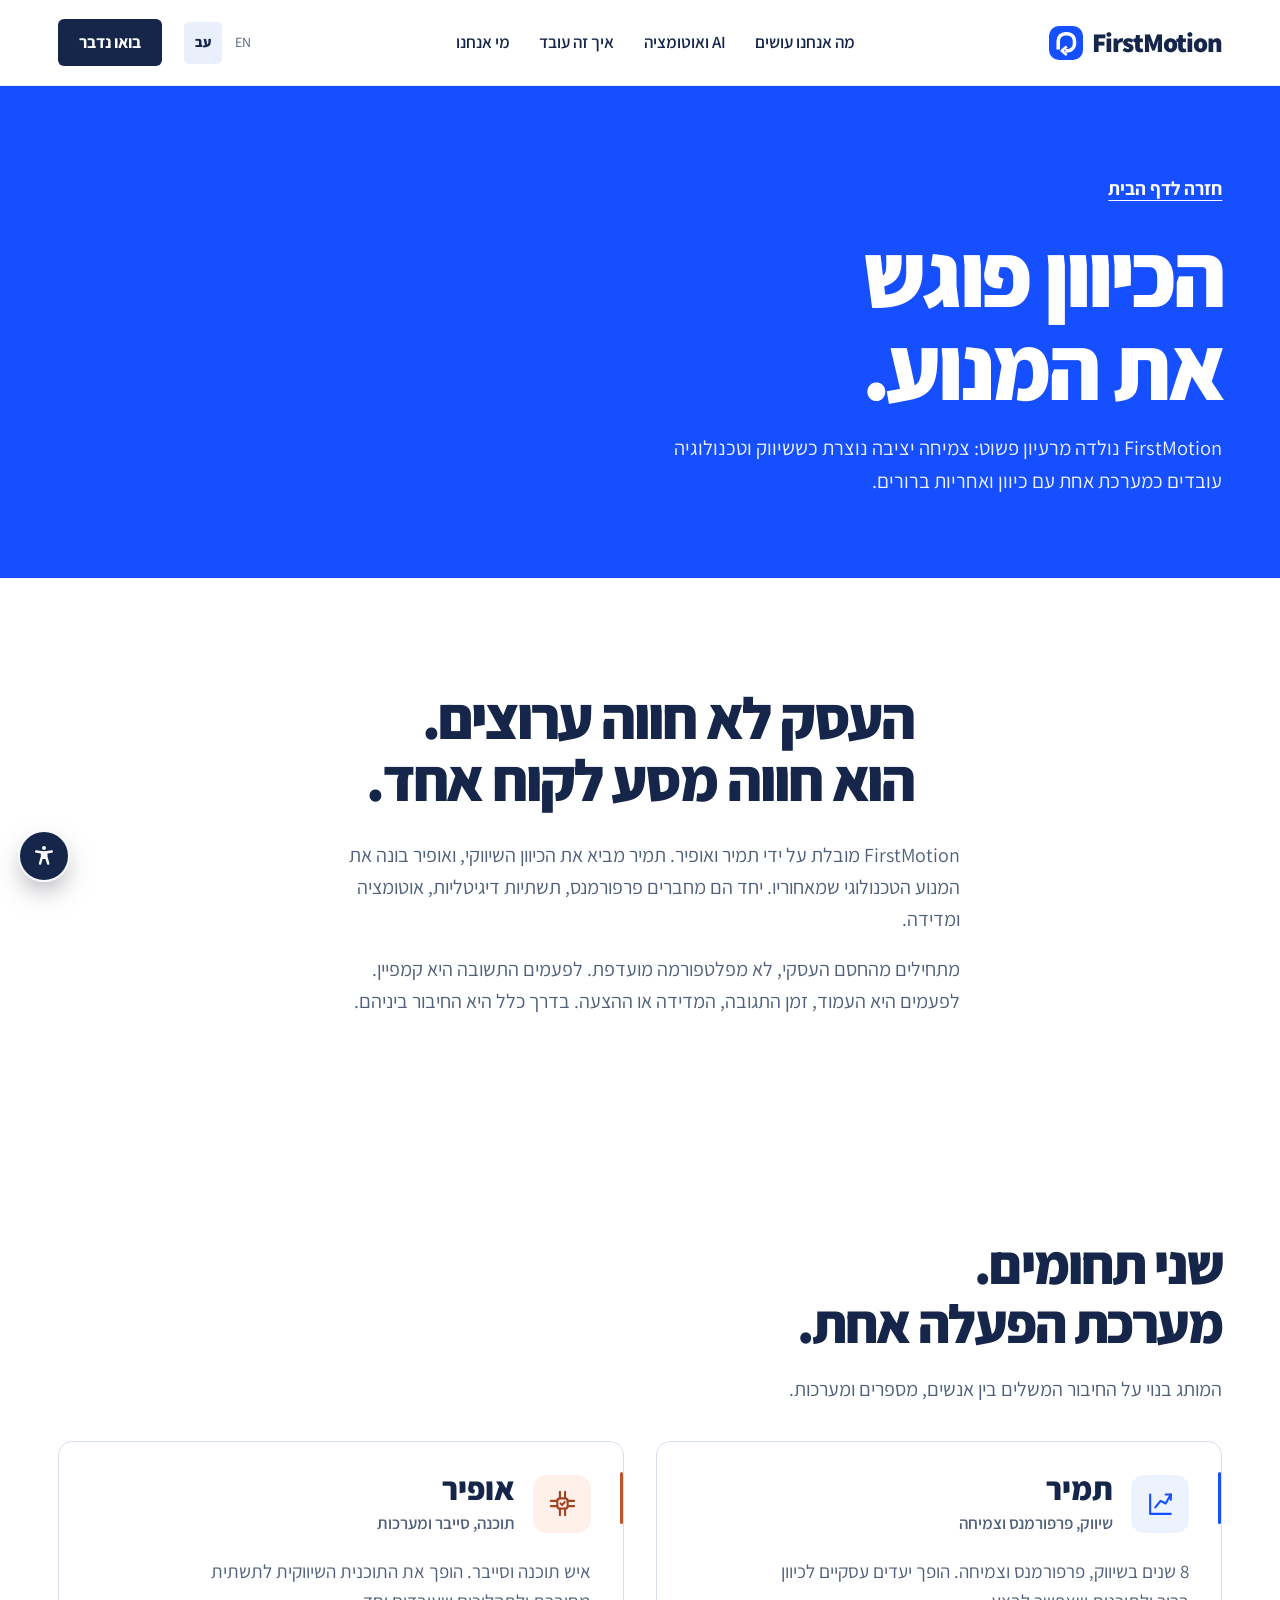
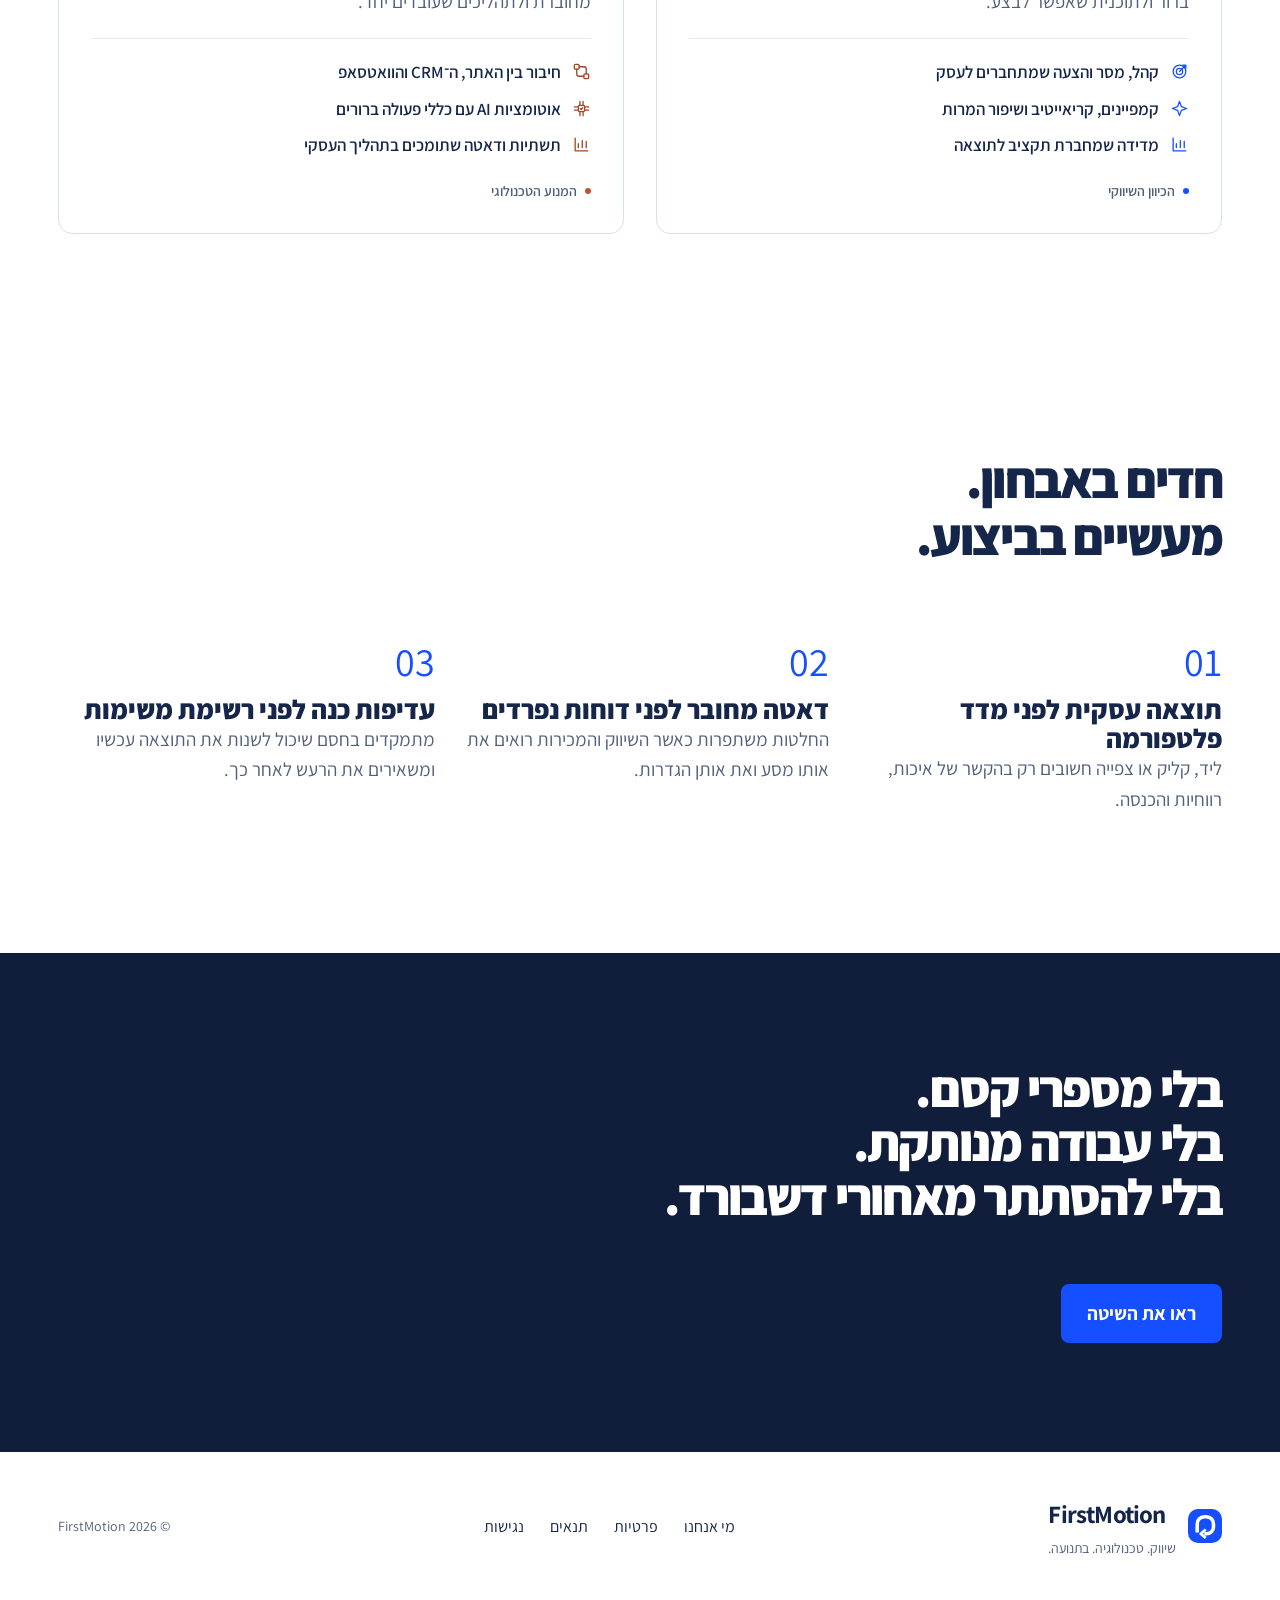
==== commit 2067ed75: "Refine founder detail, SVG icons and mobile hierarchy" ====
--- a/pages/about.html
+++ b/pages/about.html
@@ -29,8 +29,8 @@
     <section class="founders section" aria-labelledby="about-founders-title">
       <div class="founders-head reveal"><h2 id="about-founders-title" data-en="Two disciplines. One operating system.">שני תחומים.<br>מערכת הפעלה אחת.</h2><p data-en="The brand is built around the complement between people, numbers and systems.">המותג בנוי על החיבור המשלים בין אנשים, מספרים ומערכות.</p></div>
       <div class="founder-pair reveal">
-        <article class="founder-card founder-tamir"><div class="founder-initial" aria-hidden="true">ת</div><div><p class="founder-role" data-en="Marketing, performance &amp; growth">שיווק, פרפורמנס וצמיחה</p><h3 data-en="Tamir">תמיר</h3><p data-en="The marketing lead, with 8 years of experience in marketing, performance and growth. He translates business goals into an offer, message, acquisition plan and a clear measurement framework.">איש השיווק, עם 8 שנות ניסיון בשיווק, פרפורמנס וצמיחה. הוא מתרגם מטרות עסקיות להצעה, מסר, תוכנית גיוס ומסגרת מדידה ברורה.</p></div></article>
-        <article class="founder-card founder-ofir"><div class="founder-initial" aria-hidden="true">א</div><div><p class="founder-role" data-en="Software, cyber &amp; systems">תוכנה, סייבר ומערכות</p><h3 data-en="Ofir">אופיר</h3><p data-en="The technology engine, a software and cyber professional. He builds the infrastructure, automation, integrations and data layer that turn the plan into a working system.">המנוע הטכנולוגי, איש תוכנה וסייבר. הוא בונה את התשתיות, האוטומציות, החיבורים ושכבת הדאטה שהופכים את התוכנית למערכת עובדת.</p></div></article>
+        <article class="founder-card founder-tamir"><div class="founder-card-head"><div class="founder-symbol" aria-hidden="true"><svg class="founder-mark" viewBox="0 0 24 24" fill="none" stroke="currentColor" stroke-width="1.65" stroke-linecap="round" stroke-linejoin="round" aria-hidden="true"><path d="M4 20V5m0 15h16M8 15l4-5 4 2 4-7"/><path d="M16 5h4v4"/></svg></div><div class="founder-identity"><h3  data-en="Tamir">תמיר</h3><p class="founder-role" data-en="Marketing, performance &amp; growth">שיווק, פרפורמנס וצמיחה</p></div></div><p class="founder-bio" data-en="Eight years in marketing, performance and growth. Turns business goals into clear direction and an actionable plan.">8 שנים בשיווק, פרפורמנס וצמיחה. הופך יעדים עסקיים לכיוון ברור ולתוכנית שאפשר לבצע.</p><ul class="founder-details"><li><svg class="detail-icon" viewBox="0 0 24 24" fill="none" stroke="currentColor" stroke-width="1.65" stroke-linecap="round" stroke-linejoin="round" aria-hidden="true"><circle cx="12" cy="12" r="8"/><circle cx="12" cy="12" r="4"/><path d="m12 12 8-8m-4 0h4v4"/></svg><span  data-en="Audience, messaging and an offer grounded in the business">קהל, מסר והצעה שמתחברים לעסק</span></li><li><svg class="detail-icon" viewBox="0 0 24 24" fill="none" stroke="currentColor" stroke-width="1.65" stroke-linecap="round" stroke-linejoin="round" aria-hidden="true"><path d="m12 3 2.4 6.6L21 12l-6.6 2.4L12 21l-2.4-6.6L3 12l6.6-2.4L12 3Z"/></svg><span  data-en="Campaigns, creative and conversion improvement">קמפיינים, קריאייטיב ושיפור המרות</span></li><li><svg class="detail-icon" viewBox="0 0 24 24" fill="none" stroke="currentColor" stroke-width="1.65" stroke-linecap="round" stroke-linejoin="round" aria-hidden="true"><path d="M4 20V4m0 16h16M8 16v-5m5 5V7m5 9v-8"/></svg><span  data-en="Measurement connecting spend to outcomes">מדידה שמחברת תקציב לתוצאה</span></li></ul><div class="founder-focus"><span class="focus-dot" aria-hidden="true"></span><span  data-en="The marketing direction">הכיוון השיווקי</span></div></article>
+        <article class="founder-card founder-ofir"><div class="founder-card-head"><div class="founder-symbol" aria-hidden="true"><svg class="founder-mark" viewBox="0 0 24 24" fill="none" stroke="currentColor" stroke-width="1.65" stroke-linecap="round" stroke-linejoin="round" aria-hidden="true"><rect x="8" y="8" width="8" height="8" rx="2"/><path d="M10 3v5m4-5v5m-4 8v5m4-5v5M3 10h5m-5 4h5m8-4h5m-5 4h5"/><path d="m10.5 12 1.2 1.2 2-2.3"/></svg></div><div class="founder-identity"><h3  data-en="Ofir">אופיר</h3><p class="founder-role" data-en="Software, cyber &amp; systems">תוכנה, סייבר ומערכות</p></div></div><p class="founder-bio" data-en="A software and cyber professional. Turns the marketing plan into connected infrastructure and workflows.">איש תוכנה וסייבר. הופך את התוכנית השיווקית לתשתית מחוברת ולתהליכים שעובדים יחד.</p><ul class="founder-details"><li><svg class="detail-icon" viewBox="0 0 24 24" fill="none" stroke="currentColor" stroke-width="1.65" stroke-linecap="round" stroke-linejoin="round" aria-hidden="true"><rect x="3" y="3" width="6" height="6" rx="1.5"/><rect x="15" y="15" width="6" height="6" rx="1.5"/><path d="M9 6h6a3 3 0 0 1 3 3v6M6 9v6a3 3 0 0 0 3 3h6"/></svg><span  data-en="Connecting the website, CRM and WhatsApp">חיבור בין האתר, ה־CRM והוואטסאפ</span></li><li><svg class="detail-icon" viewBox="0 0 24 24" fill="none" stroke="currentColor" stroke-width="1.65" stroke-linecap="round" stroke-linejoin="round" aria-hidden="true"><rect x="8" y="8" width="8" height="8" rx="2"/><path d="M10 3v5m4-5v5m-4 8v5m4-5v5M3 10h5m-5 4h5m8-4h5m-5 4h5"/><path d="m10.5 12 1.2 1.2 2-2.3"/></svg><span  data-en="AI workflows with clear operating rules">אוטומציות AI עם כללי פעולה ברורים</span></li><li><svg class="detail-icon" viewBox="0 0 24 24" fill="none" stroke="currentColor" stroke-width="1.65" stroke-linecap="round" stroke-linejoin="round" aria-hidden="true"><path d="M4 20V4m0 16h16M8 16v-5m5 5V7m5 9v-8"/></svg><span  data-en="Infrastructure and data that support the business process">תשתיות ודאטה שתומכים בתהליך העסקי</span></li></ul><div class="founder-focus"><span class="focus-dot" aria-hidden="true"></span><span  data-en="The technology engine">המנוע הטכנולוגי</span></div></article>
       </div>
     </section>
 
--- a/styles.css
+++ b/styles.css
@@ -128,3 +128,52 @@
 @media(max-width:370px){.logo strong{font-size:21px}.header-actions{gap:4px}.hero h1{font-size:45px}.hero-actions{display:block}.hero-actions .text-link{margin-top:13px}.platform-names{gap:12px}.platform-names span{font-size:17px}.founder-card{grid-template-columns:1fr}.method-steps{grid-template-columns:1fr}.hero-bottom p{max-width:25ch}}
 @media(prefers-reduced-motion:reduce){html{scroll-behavior:auto}*,*::before,*::after{animation:none!important;transition:none!important;scroll-behavior:auto!important}}.a11y-no-motion,.a11y-no-motion *{scroll-behavior:auto!important;animation:none!important;transition:none!important}
 @media print{.site-header,.a11y-toggle,.a11y-panel,.fitc-overlay{display:none!important}.hero,.automation,.contact,.business-fit{background:white!important;color:black!important}.section{padding:30px 0}.hero-art{max-width:350px}a{color:inherit}.workflow,.workflow *{color:black!important}.workflow{border-color:#999}.workflow-nodes li{break-inside:avoid}}
+/* Two-tone focus remains visible on both light and dark brand surfaces. */
+:focus-visible{outline:3px solid var(--ink);box-shadow:0 0 0 6px #fff;outline-offset:2px}
+@media(max-width:700px){.about-value-list{grid-template-columns:1fr}}
+/* Refined information hierarchy and a single platform-independent SVG language. */
+.site-header{background:#fff;isolation:isolate}
+.detail-icon{width:20px;height:20px;flex:none;display:block}
+.label-icon .detail-icon{width:21px;height:21px}
+.flow-icon .detail-icon{width:31px;height:31px}
+.down-link .detail-icon{width:21px;height:21px}
+.art-cross .detail-icon{width:20px;height:20px;color:var(--blue)}
+.service-summary-copy{display:block;flex:1;min-width:0}
+.service-summary-note{display:block;color:var(--muted);font-size:16px;line-height:1.4;margin-top:8px;font-weight:400}
+.founder-card{display:flex;flex-direction:column;align-items:stretch;gap:0;position:relative;padding:30px 32px;background:#fff;border:1px solid var(--rule);border-radius:14px;overflow:hidden}
+.founder-card:before{content:"";position:absolute;inset-inline-start:0;top:30px;width:3px;height:52px;background:var(--blue);border-radius:3px}
+.founder-ofir:before{background:#bc552d}
+.founder-card-head{display:flex;align-items:center;gap:18px;margin-bottom:20px}
+.founder-symbol{width:58px;height:58px;flex:none;border-radius:14px;background:#edf2ff;color:var(--blue);display:grid;place-items:center}
+.founder-ofir .founder-symbol{background:#fff0e9;color:#a34423}
+.founder-mark{width:31px;height:31px;display:block}
+.founder-identity{min-width:0}
+.founder-card h3{font-size:32px;margin:0 0 7px;line-height:1.05}
+.founder-card .founder-role{font-size:17px;line-height:1.4;margin:0;color:var(--muted);font-weight:600}
+.founder-card .founder-bio{font-size:19px;line-height:1.6;color:var(--muted);max-width:48ch}
+.founder-details{display:grid;gap:13px;padding:22px 0;margin-top:21px;border-top:1px solid #e5ebf5}
+.founder-details li{display:flex;align-items:flex-start;gap:11px;font-size:17px;line-height:1.4;font-weight:600}
+.founder-details .detail-icon{color:var(--blue);margin-top:1px;width:19px;height:19px}
+.founder-ofir .founder-details .detail-icon{color:#a34423}
+.founder-focus{display:flex;align-items:center;gap:8px;margin-top:auto;font-size:14px;color:var(--muted);font-weight:600}
+.focus-dot{width:6px;height:6px;border-radius:50%;background:var(--blue);flex:none}
+.founder-ofir .focus-dot{background:#bc552d}
+.founders-head{margin-bottom:36px}
+.founders-head>p{margin-top:20px;color:var(--muted);font-size:20px}
+@media(max-width:700px){
+ .founder-card{display:flex;flex-direction:column;padding:24px 23px;border-radius:12px}
+ .founder-card:before{top:24px;height:48px}
+ .founder-card-head{gap:15px;margin-bottom:17px}
+ .founder-symbol{width:52px;height:52px;border-radius:12px}
+ .founder-mark{width:28px;height:28px}
+ .founder-card h3{font-size:29px;margin-bottom:5px}
+ .founder-card .founder-role{font-size:15px}
+ .founder-card .founder-bio{font-size:18px;line-height:1.6}
+ .founder-details{gap:12px;margin-top:18px;padding:19px 0}
+ .founder-details li{font-size:16px;line-height:1.45;gap:10px}
+ .founder-details .detail-icon{width:18px;height:18px;flex:none}
+ .founder-focus{font-size:13px}
+ .service-summary-note{font-size:15px;margin-top:7px}
+ .service summary{gap:13px}
+ .service summary h3{font-size:25px}
+}
